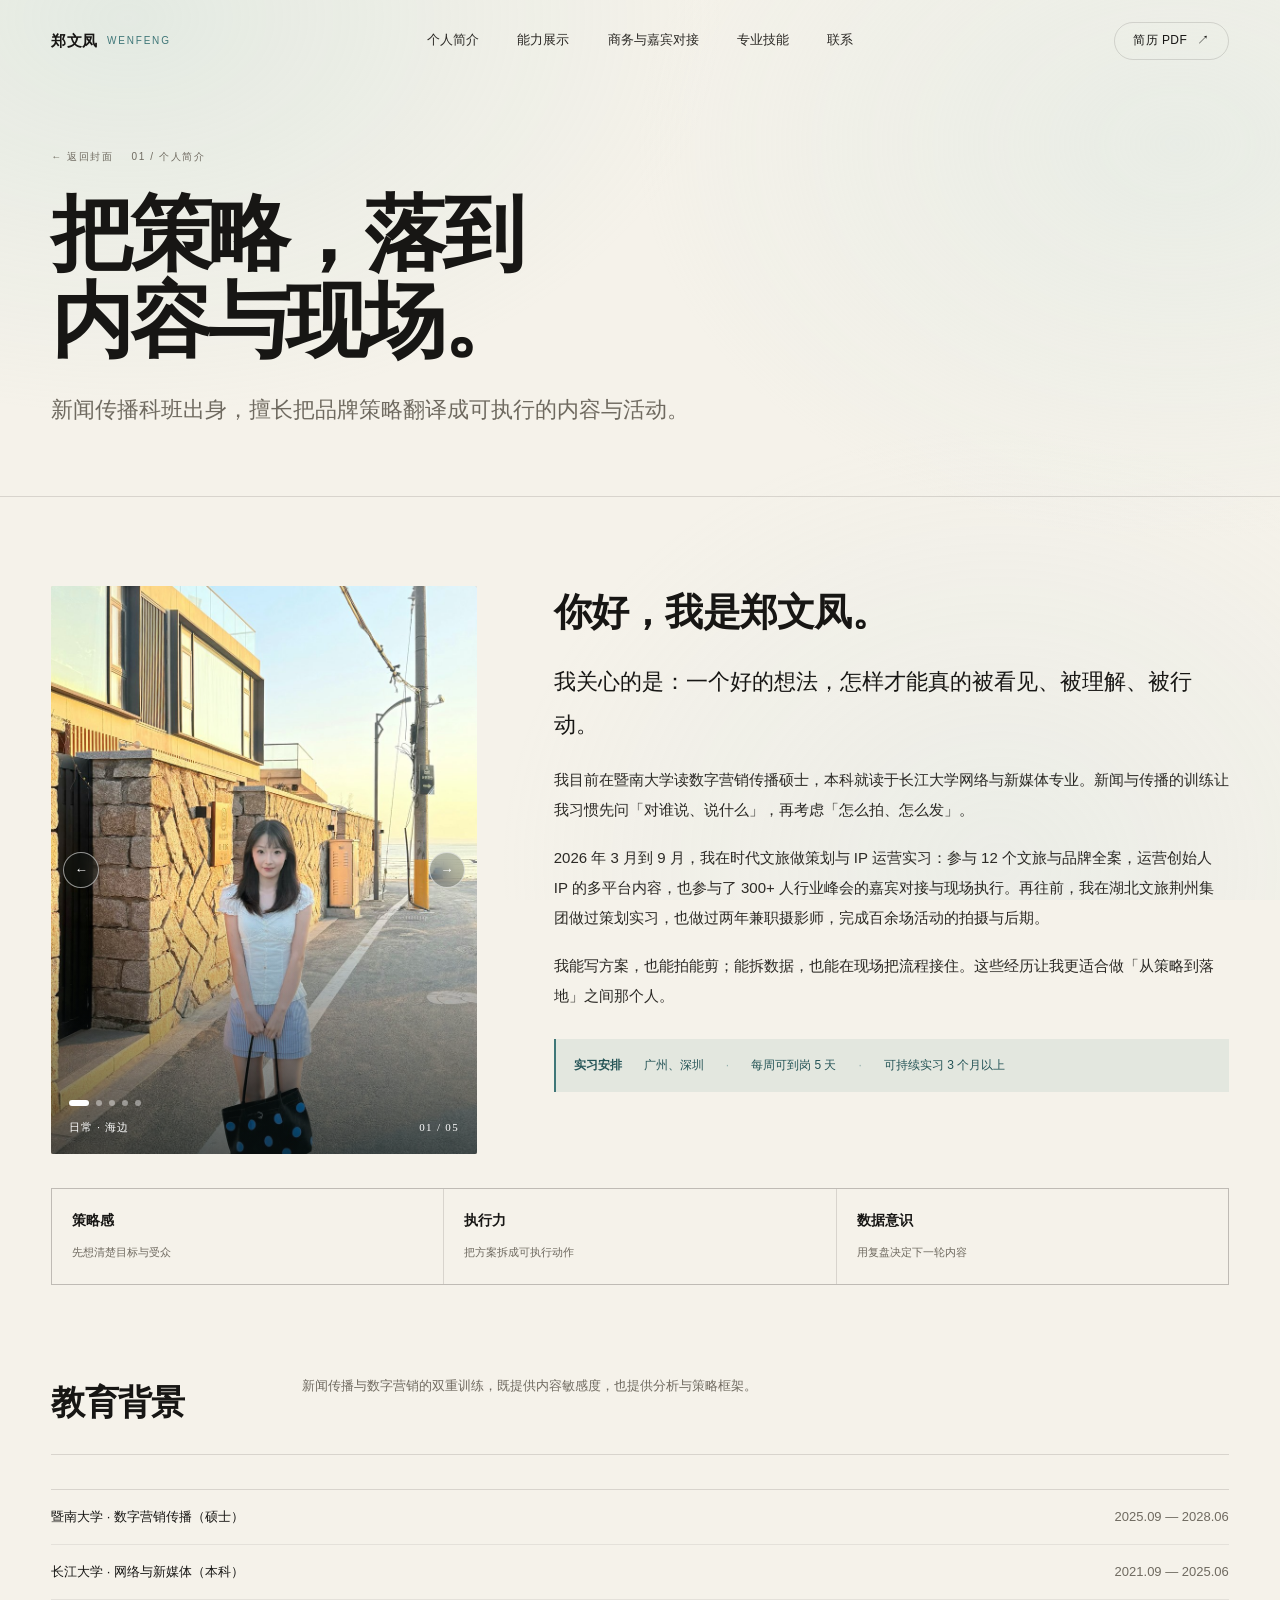
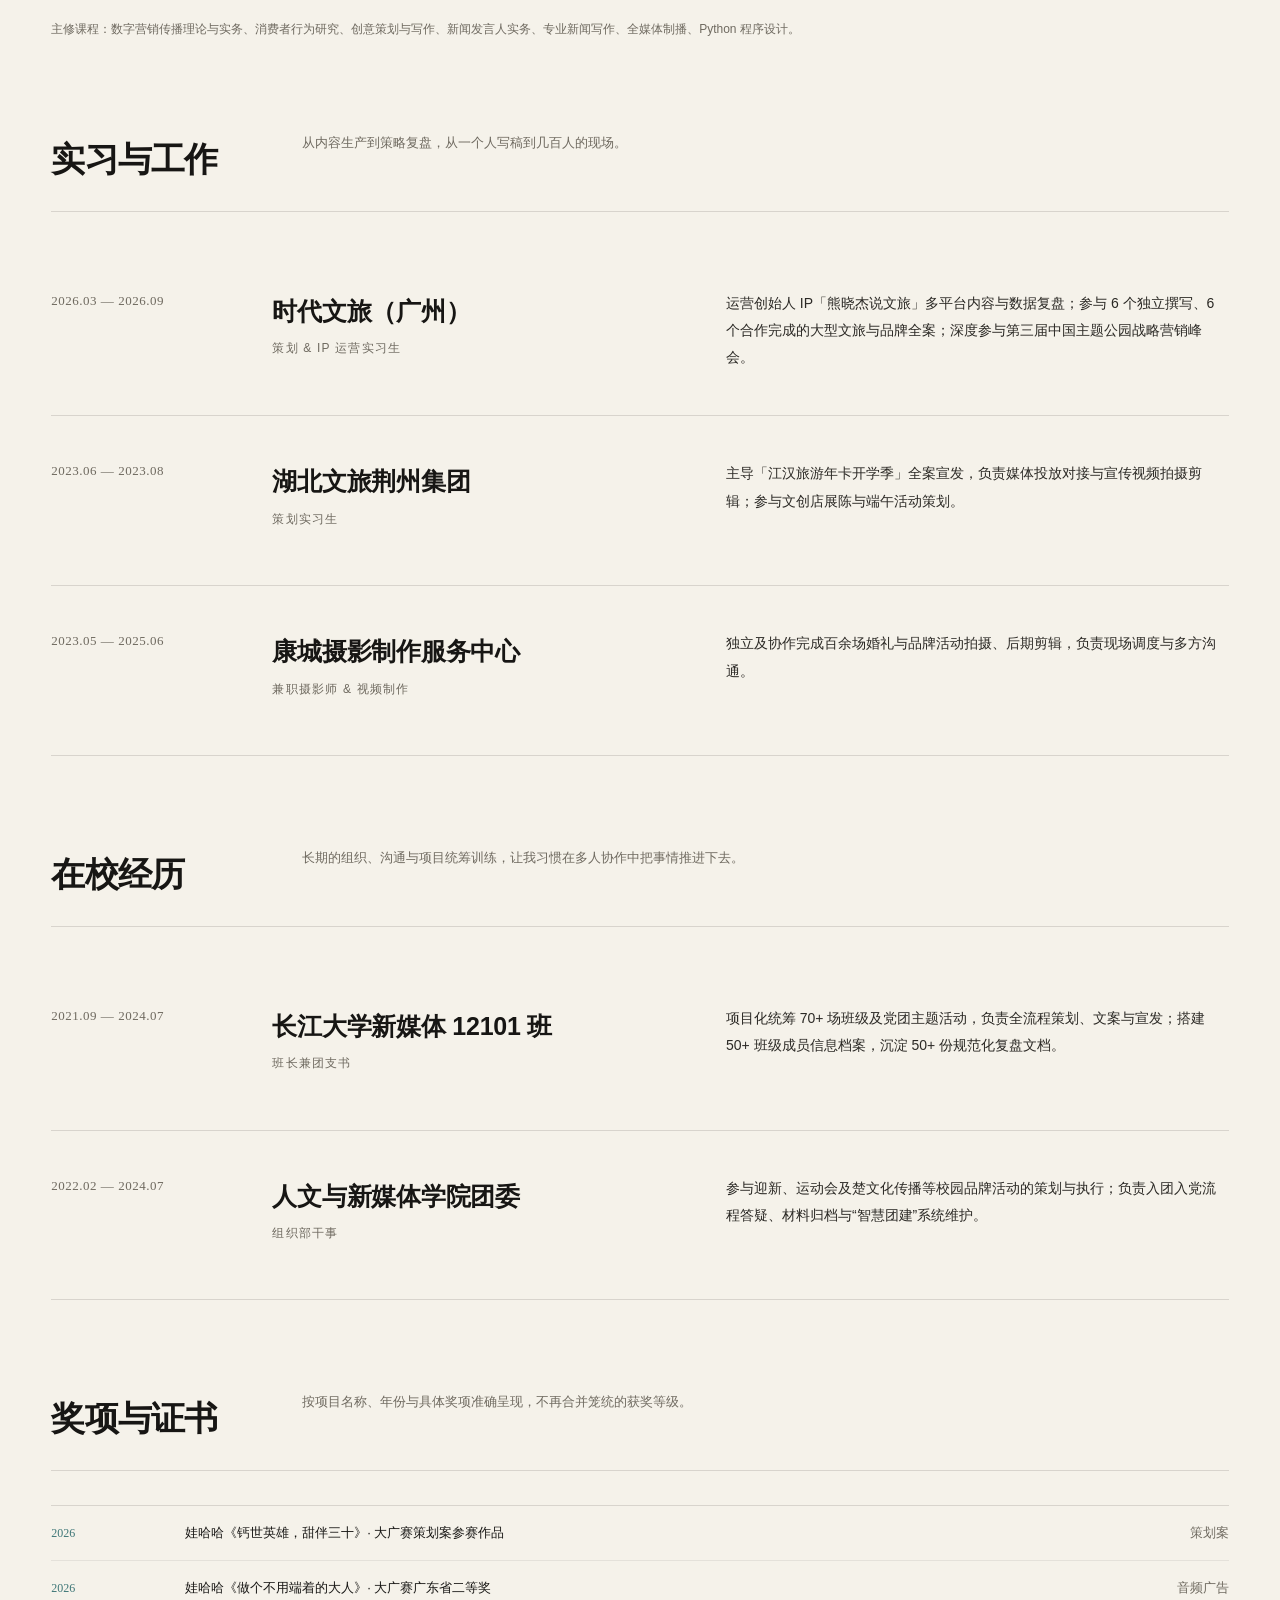
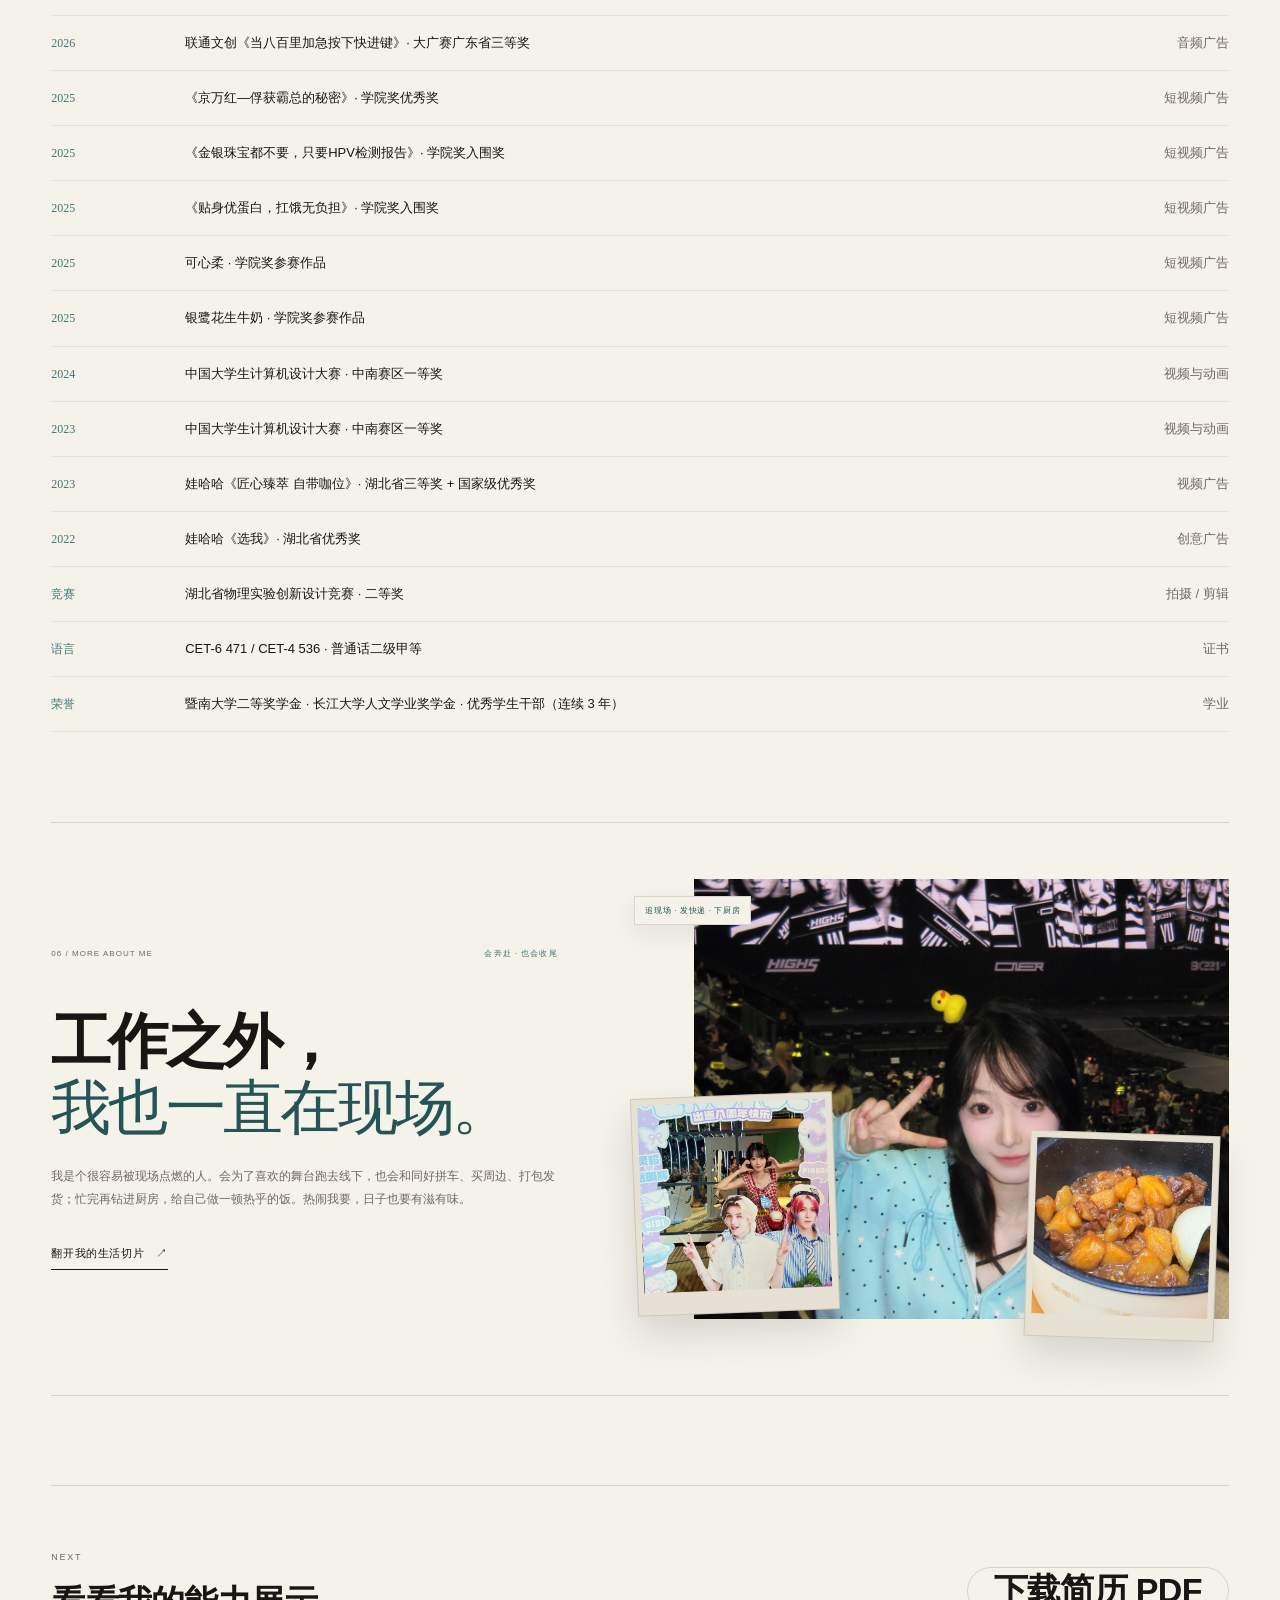
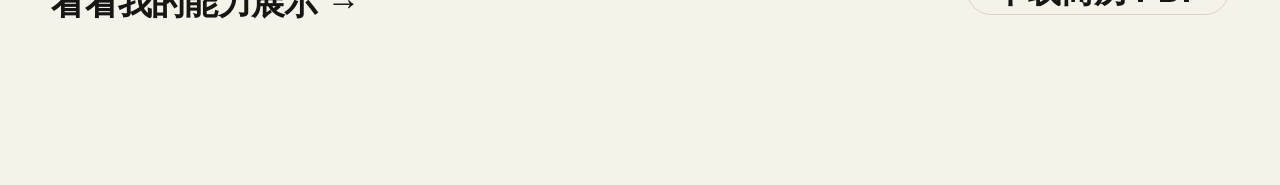
==== about.html @ c517cd42 "Publish portfolio site" ====
<!doctype html>
<html lang="zh-CN">
<head>
  <meta charset="utf-8">
  <meta name="viewport" content="width=device-width, initial-scale=1">
  <title>个人简介｜郑文凤作品集</title>
  <meta name="description" content="郑文凤的个人简介、教育背景、实习经历与获奖情况。">
  <link rel="icon" href="assets/img/favicon.svg" type="image/svg+xml">
  <link rel="stylesheet" href="assets/css/style.css">
</head>
<body>
  <header class="nav">
    <div class="nav__inner">
      <a class="nav__brand" href="index.html">郑文凤<span>WENFENG</span></a>
      <nav class="nav__links" aria-label="主导航">
        <a href="about.html">个人简介</a>
        <a href="index.html#abilities">能力展示</a>
        <a href="work-summit.html#liaison">商务与嘉宾对接</a>
        <a href="skills.html">专业技能</a>
        <a href="index.html#contact">联系</a>
      </nav>
      <a class="btn btn--ghost btn--sm nav__cta" href="assets/郑文凤-简历.pdf" target="_blank" rel="noopener">简历 PDF <span class="arrow">↗</span></a>
      <button class="nav__menu" aria-label="打开菜单" aria-expanded="false"><i></i><i></i></button>
    </div>
  </header>

  <div class="menu-panel">
    <a href="about.html">个人简介</a>
    <a href="index.html#abilities">能力展示</a>
    <a href="work-summit.html#liaison">商务与嘉宾对接</a>
    <a href="skills.html">专业技能</a>
    <a href="index.html#contact">联系</a>
    <small>ZHENG WENFENG · PORTFOLIO 2026</small>
  </div>

  <main>
    <section class="page-hero">
      <div class="wrap">
        <div class="page-hero__top">
          <a href="index.html">← 返回封面</a>
          <span>01 / 个人简介</span>
        </div>
        <h1>把策略，落到<br>内容与现场。</h1>
        <p class="page-hero__lead">新闻传播科班出身，擅长把品牌策略翻译成可执行的内容与活动。</p>
      </div>
    </section>

    <section class="page-body">
      <div class="wrap">
        <div class="page-section">
          <div class="profile-grid">
            <div class="profile-photo life-carousel" data-carousel="life" aria-roledescription="carousel" aria-label="郑文凤生活照" tabindex="0">
              <div class="life-carousel__track">
                <figure class="life-slide is-active" aria-hidden="false">
                  <img src="assets/img/life-01.jpg" alt="郑文凤在海边散步的生活照">
                </figure>
                <figure class="life-slide" aria-hidden="true">
                  <img src="assets/img/life-02.jpg" alt="郑文凤在户外拍摄的创意照片">
                </figure>
                <figure class="life-slide life-slide--landscape" aria-hidden="true">
                  <img src="assets/img/life-03.jpg" alt="郑文凤在主题公园峰会现场与团队合影">
                </figure>
                <figure class="life-slide" aria-hidden="true">
                  <img src="assets/img/life-04.jpg" alt="郑文凤在活动拍摄现场操作相机">
                </figure>
                <figure class="life-slide life-slide--landscape" aria-hidden="true">
                  <img src="assets/img/life-05.jpg" alt="郑文凤在展览现场参观">
                </figure>
              </div>
              <div class="life-carousel__shade" aria-hidden="true"></div>
              <button class="life-carousel__nav life-carousel__nav--prev" type="button" aria-label="上一张照片">←</button>
              <button class="life-carousel__nav life-carousel__nav--next" type="button" aria-label="下一张照片">→</button>
              <div class="life-carousel__bar">
                <span class="life-carousel__caption">日常 · 海边</span>
                <span class="life-carousel__counter" aria-live="polite">01 / 05</span>
              </div>
              <div class="life-carousel__dots" aria-label="选择照片">
                <button class="is-active" type="button" aria-label="第 1 张照片" aria-current="true"></button>
                <button type="button" aria-label="第 2 张照片"></button>
                <button type="button" aria-label="第 3 张照片"></button>
                <button type="button" aria-label="第 4 张照片"></button>
                <button type="button" aria-label="第 5 张照片"></button>
              </div>
            </div>
            <div class="profile-copy">
              <h2>你好，我是郑文凤。</h2>
              <p class="lead">我关心的是：一个好的想法，怎样才能真的被看见、被理解、被行动。</p>
              <p>我目前在暨南大学读数字营销传播硕士，本科就读于长江大学网络与新媒体专业。新闻与传播的训练让我习惯先问「对谁说、说什么」，再考虑「怎么拍、怎么发」。</p>
              <p>2026 年 3 月到 9 月，我在时代文旅做策划与 IP 运营实习：参与 12 个文旅与品牌全案，运营创始人 IP 的多平台内容，也参与了 300+ 人行业峰会的嘉宾对接与现场执行。再往前，我在湖北文旅荆州集团做过策划实习，也做过两年兼职摄影师，完成百余场活动的拍摄与后期。</p>
              <p>我能写方案，也能拍能剪；能拆数据，也能在现场把流程接住。这些经历让我更适合做「从策略到落地」之间那个人。</p>
              <div class="availability-note">
                <strong>实习安排</strong>
                <span>广州、深圳</span>
                <span>每周可到岗 5 天</span>
                <span>可持续实习 3 个月以上</span>
              </div>
            </div>
          </div>

          <div class="keyword-row">
            <div class="keyword"><strong>策略感</strong><span>先想清楚目标与受众</span></div>
            <div class="keyword"><strong>执行力</strong><span>把方案拆成可执行动作</span></div>
            <div class="keyword"><strong>数据意识</strong><span>用复盘决定下一轮内容</span></div>
          </div>
        </div>

        <div class="page-section">
          <div class="page-section__head">
            <h2>教育背景</h2>
            <p>新闻传播与数字营销的双重训练，既提供内容敏感度，也提供分析与策略框架。</p>
          </div>
          <div class="edu" style="margin-top:0;">
            <div class="edu__row"><span>暨南大学 · 数字营销传播（硕士）</span><span>2025.09 — 2028.06</span></div>
            <div class="edu__row"><span>长江大学 · 网络与新媒体（本科）</span><span>2021.09 — 2025.06</span></div>
          </div>
          <p style="margin-top:18px;font-size:12px;line-height:1.9;color:var(--muted);">主修课程：数字营销传播理论与实务、消费者行为研究、创意策划与写作、新闻发言人实务、专业新闻写作、全媒体制播、Python 程序设计。</p>
        </div>

        <div class="page-section">
          <div class="page-section__head">
            <h2>实习与工作</h2>
            <p>从内容生产到策略复盘，从一个人写稿到几百人的现场。</p>
          </div>
          <div class="exp-list" style="border-top:0;">
            <article class="exp">
              <div class="exp__time">2026.03 — 2026.09</div>
              <div>
                <h3 class="exp__org">时代文旅（广州）</h3>
                <p class="exp__role">策划 &amp; IP 运营实习生</p>
              </div>
              <p class="exp__desc">运营创始人 IP「熊晓杰说文旅」多平台内容与数据复盘；参与 6 个独立撰写、6 个合作完成的大型文旅与品牌全案；深度参与第三届中国主题公园战略营销峰会。</p>
            </article>
            <article class="exp">
              <div class="exp__time">2023.06 — 2023.08</div>
              <div>
                <h3 class="exp__org">湖北文旅荆州集团</h3>
                <p class="exp__role">策划实习生</p>
              </div>
              <p class="exp__desc">主导「江汉旅游年卡开学季」全案宣发，负责媒体投放对接与宣传视频拍摄剪辑；参与文创店展陈与端午活动策划。</p>
            </article>
            <article class="exp">
              <div class="exp__time">2023.05 — 2025.06</div>
              <div>
                <h3 class="exp__org">康城摄影制作服务中心</h3>
                <p class="exp__role">兼职摄影师 &amp; 视频制作</p>
              </div>
              <p class="exp__desc">独立及协作完成百余场婚礼与品牌活动拍摄、后期剪辑，负责现场调度与多方沟通。</p>
            </article>
          </div>
        </div>

        <div class="page-section">
          <div class="page-section__head">
            <h2>在校经历</h2>
            <p>长期的组织、沟通与项目统筹训练，让我习惯在多人协作中把事情推进下去。</p>
          </div>
          <div class="exp-list" style="border-top:0;">
            <article class="exp">
              <div class="exp__time">2021.09 — 2024.07</div>
              <div>
                <h3 class="exp__org">长江大学新媒体 12101 班</h3>
                <p class="exp__role">班长兼团支书</p>
              </div>
              <p class="exp__desc">项目化统筹 70+ 场班级及党团主题活动，负责全流程策划、文案与宣发；搭建 50+ 班级成员信息档案，沉淀 50+ 份规范化复盘文档。</p>
            </article>
            <article class="exp">
              <div class="exp__time">2022.02 — 2024.07</div>
              <div>
                <h3 class="exp__org">人文与新媒体学院团委</h3>
                <p class="exp__role">组织部干事</p>
              </div>
              <p class="exp__desc">参与迎新、运动会及楚文化传播等校园品牌活动的策划与执行；负责入团入党流程答疑、材料归档与“智慧团建”系统维护。</p>
            </article>
          </div>
        </div>

        <div class="page-section">
          <div class="page-section__head">
            <h2>奖项与证书</h2>
            <p>按项目名称、年份与具体奖项准确呈现，不再合并笼统的获奖等级。</p>
          </div>
          <div class="award-list">
            <div class="award"><span>2026</span><span>娃哈哈《钙世英雄，甜伴三十》· 大广赛策划案参赛作品</span><span>策划案</span></div>
            <div class="award"><span>2026</span><span>娃哈哈《做个不用端着的大人》· 大广赛广东省二等奖</span><span>音频广告</span></div>
            <div class="award"><span>2026</span><span>联通文创《当八百里加急按下快进键》· 大广赛广东省三等奖</span><span>音频广告</span></div>
            <div class="award"><span>2025</span><span>《京万红—俘获霸总的秘密》· 学院奖优秀奖</span><span>短视频广告</span></div>
            <div class="award"><span>2025</span><span>《金银珠宝都不要，只要HPV检测报告》· 学院奖入围奖</span><span>短视频广告</span></div>
            <div class="award"><span>2025</span><span>《贴身优蛋白，扛饿无负担》· 学院奖入围奖</span><span>短视频广告</span></div>
            <div class="award"><span>2025</span><span>可心柔 · 学院奖参赛作品</span><span>短视频广告</span></div>
            <div class="award"><span>2025</span><span>银鹭花生牛奶 · 学院奖参赛作品</span><span>短视频广告</span></div>
            <div class="award"><span>2024</span><span>中国大学生计算机设计大赛 · 中南赛区一等奖</span><span>视频与动画</span></div>
            <div class="award"><span>2023</span><span>中国大学生计算机设计大赛 · 中南赛区一等奖</span><span>视频与动画</span></div>
            <div class="award"><span>2023</span><span>娃哈哈《匠心臻萃 自带咖位》· 湖北省三等奖 + 国家级优秀奖</span><span>视频广告</span></div>
            <div class="award"><span>2022</span><span>娃哈哈《选我》· 湖北省优秀奖</span><span>创意广告</span></div>
            <div class="award"><span>竞赛</span><span>湖北省物理实验创新设计竞赛 · 二等奖</span><span>拍摄 / 剪辑</span></div>
            <div class="award"><span>语言</span><span>CET-6 471 / CET-4 536 · 普通话二级甲等</span><span>证书</span></div>
            <div class="award"><span>荣誉</span><span>暨南大学二等奖学金 · 长江大学人文学业奖学金 · 优秀学生干部（连续 3 年）</span><span>学业</span></div>
          </div>
        </div>

        <a class="life-entry reveal" id="everyday-me" href="life.html" aria-label="查看工作之外的生活切片">
          <div class="life-entry__copy">
            <div class="life-entry__eyebrow">
              <span>06 / MORE ABOUT ME</span>
              <span>会奔赴 · 也会收尾</span>
            </div>
            <h2>工作之外，<br><em>我也一直在现场。</em></h2>
            <p>我是个很容易被现场点燃的人。会为了喜欢的舞台跑去线下，也会和同好拼车、买周边、打包发货；忙完再钻进厨房，给自己做一顿热乎的饭。热闹我要，日子也要有滋有味。</p>
            <span class="life-entry__link">翻开我的生活切片 <i>↗</i></span>
          </div>
          <div class="life-entry__visuals" aria-hidden="true">
            <figure class="life-entry__main-photo">
              <img src="assets/img/life-story/offsite.jpg" alt="" loading="lazy" decoding="async">
            </figure>
            <span class="life-entry__stamp">追现场 · 发快递 · 下厨房</span>
            <figure class="life-entry__polaroid life-entry__polaroid--fan">
              <img src="assets/img/life-story/fandom.jpg" alt="" loading="lazy" decoding="async">
            </figure>
            <figure class="life-entry__polaroid life-entry__polaroid--food">
              <img src="assets/img/life-story/cooking.jpg" alt="" loading="lazy" decoding="async">
            </figure>
          </div>
        </a>

        <div class="page-next">
          <div>
            <small>Next</small>
            <a href="capability-planning.html">看看我的能力展示 →</a>
          </div>
          <a class="btn btn--ghost" href="assets/郑文凤-简历.pdf" target="_blank" rel="noopener">下载简历 PDF</a>
        </div>
      </div>
    </section>
  </main>

  <script src="assets/js/main.js"></script>
</body>
</html>
---- assets/css/style.css ----
/* ---------------------------------------------------------
   郑文凤 · 个人作品集
   Editorial / minimal / warm paper
--------------------------------------------------------- */

:root {
  --paper: #f5f2ea;
  --paper-soft: #efebe1;
  --paper-deep: #e7e1d4;
  --ink: #171614;
  --ink-soft: #2b2925;
  --muted: #6f6a60;
  --muted-light: #928c80;
  --line: rgba(23, 22, 20, 0.13);
  --line-soft: rgba(23, 22, 20, 0.07);
  --accent: #3f7778;
  --accent-deep: #245456;
  --accent-soft: #dcebe7;
  --accent-wash: rgba(63, 119, 120, 0.09);
  --olive: var(--accent);
  --forest: #24494b;
  --clay: #5e8c88;
  --sand: #d9e6e1;
  --charcoal: #1b1b1a;
  --white: #fffdf8;

  --sans: "PingFang SC", "Hiragino Sans GB", "Microsoft YaHei", "Helvetica Neue", Arial, sans-serif;
  --serif: "Songti SC", "Noto Serif SC", "STSong", "SimSun", Georgia, serif;

  --max: 1280px;
  --gutter: clamp(20px, 4vw, 64px);
  --ease: cubic-bezier(0.22, 1, 0.36, 1);
}

* {
  box-sizing: border-box;
  font-style: normal !important;
}

html {
  scroll-behavior: smooth;
  -webkit-font-smoothing: antialiased;
  text-rendering: optimizeLegibility;
}

body {
  margin: 0;
  background: var(--paper);
  color: var(--ink);
  font-family: var(--sans);
  font-size: 16px;
  line-height: 1.7;
  overflow-x: hidden;
}

body::before {
  content: "";
  position: fixed;
  inset: 0;
  z-index: -1;
  pointer-events: none;
  background:
    radial-gradient(60rem 40rem at 10% 2%, rgba(184, 215, 208, 0.28), transparent 62%),
    radial-gradient(52rem 38rem at 92% 16%, rgba(216, 230, 224, 0.42), transparent 65%),
    radial-gradient(48rem 42rem at 78% 96%, rgba(200, 219, 220, 0.2), transparent 65%);
}

::selection {
  background: var(--accent-deep);
  color: var(--paper);
}

img {
  max-width: 100%;
  display: block;
}

a {
  color: inherit;
  text-decoration: none;
}

button,
a {
  -webkit-tap-highlight-color: transparent;
}

.wrap {
  width: 100%;
  max-width: var(--max);
  margin: 0 auto;
  padding: 0 var(--gutter);
}

/* ---------------- nav ---------------- */

.nav {
  position: fixed;
  top: 0;
  left: 0;
  right: 0;
  z-index: 50;
  height: 82px;
  display: flex;
  align-items: center;
  transition: background 0.5s var(--ease), border-color 0.5s var(--ease), height 0.5s var(--ease);
  border-bottom: 1px solid transparent;
}

.nav.is-scrolled {
  height: 66px;
  background: rgba(245, 242, 234, 0.82);
  backdrop-filter: blur(16px) saturate(1.2);
  -webkit-backdrop-filter: blur(16px) saturate(1.2);
  border-bottom-color: var(--line-soft);
}

.nav__inner {
  width: 100%;
  max-width: var(--max);
  margin: 0 auto;
  padding: 0 var(--gutter);
  display: grid;
  grid-template-columns: 1fr auto 1fr;
  align-items: center;
  gap: 24px;
}

.nav__brand {
  font-size: 15px;
  font-weight: 600;
  letter-spacing: 0.04em;
  justify-self: start;
  white-space: nowrap;
}

.nav__brand span {
  display: inline-block;
  margin-left: 9px;
  font-size: 10px;
  font-weight: 500;
  letter-spacing: 0.18em;
  color: var(--accent);
  vertical-align: 2px;
}

.nav__links {
  display: flex;
  align-items: center;
  gap: clamp(20px, 3vw, 42px);
  font-size: 13px;
  color: var(--ink-soft);
}

.nav__links a {
  position: relative;
  padding: 6px 0;
  transition: color 0.3s;
}

.nav__links a::after {
  content: "";
  position: absolute;
  left: 0;
  bottom: 0;
  width: 100%;
  height: 1px;
  background: currentColor;
  transform: scaleX(0);
  transform-origin: right;
  transition: transform 0.45s var(--ease);
}

.nav__links a:hover {
  color: var(--accent-deep);
}

.nav__links a:hover::after {
  transform: scaleX(1);
  transform-origin: left;
}

.nav__cta {
  justify-self: end;
}

.nav__menu {
  display: none;
  justify-self: end;
  width: 40px;
  height: 40px;
  border: 1px solid rgba(63, 119, 120, 0.26);
  border-radius: 999px;
  background: transparent;
  align-items: center;
  justify-content: center;
  gap: 5px;
  flex-direction: column;
  cursor: pointer;
}

.nav__menu i {
  width: 14px;
  height: 1px;
  background: var(--ink);
  display: block;
  transition: transform 0.3s;
}

/* ---------------- buttons ---------------- */

.btn {
  display: inline-flex;
  align-items: center;
  justify-content: center;
  gap: 10px;
  height: 48px;
  padding: 0 26px;
  border-radius: 999px;
  border: 1px solid var(--ink);
  background: var(--ink);
  color: var(--paper);
  font-size: 13px;
  letter-spacing: 0.04em;
  cursor: pointer;
  transition: background 0.4s var(--ease), color 0.4s var(--ease), transform 0.4s var(--ease);
}

.btn:hover {
  transform: translateY(-2px);
  background: var(--accent-deep);
  border-color: var(--accent-deep);
}

.btn--ghost {
  background: transparent;
  color: var(--ink);
  border-color: var(--line);
}

.btn--ghost:hover {
  color: var(--accent-deep);
  background: var(--accent-wash);
  border-color: var(--accent);
}

.btn--sm {
  height: 38px;
  padding: 0 18px;
  font-size: 12px;
}

.btn .arrow {
  font-family: var(--sans);
  transition: transform 0.4s var(--ease);
}

.btn:hover .arrow {
  transform: translateX(3px);
}

/* ---------------- hero ---------------- */

.hero {
  position: relative;
  min-height: 100svh;
  display: flex;
  align-items: center;
  justify-content: center;
  padding: 120px 0 96px;
  overflow: hidden;
}

.hero__grain {
  position: absolute;
  inset: 0;
  pointer-events: none;
  opacity: 0.4;
  background-image: url("data:image/svg+xml,%3Csvg viewBox='0 0 220 220' xmlns='http://www.w3.org/2000/svg'%3E%3Cfilter id='n'%3E%3CfeTurbulence type='fractalNoise' baseFrequency='0.82' numOctaves='3' stitchTiles='stitch'/%3E%3C/filter%3E%3Crect width='100%25' height='100%25' filter='url(%23n)' opacity='0.055'/%3E%3C/svg%3E");
  mix-blend-mode: multiply;
}

.hero__inner {
  position: relative;
  text-align: center;
  max-width: 960px;
  padding: 0 var(--gutter);
}

.hero__eyebrow,
.eyebrow {
  font-size: 10px;
  font-weight: 500;
  letter-spacing: 0.26em;
  text-transform: uppercase;
  color: var(--accent-deep);
}

.hero__eyebrow {
  display: inline-flex;
  align-items: center;
  gap: 14px;
  margin-bottom: clamp(28px, 4vw, 42px);
}

.hero__eyebrow::before,
.hero__eyebrow::after {
  content: "";
  width: 34px;
  height: 1px;
  background: var(--line);
}

.hero__name {
  margin: 0;
  font-size: clamp(78px, 14vw, 178px);
  font-weight: 800;
  line-height: 0.94;
  letter-spacing: -0.045em;
  text-indent: -0.02em;
}

.hero__name-en {
  display: block;
  margin-top: 20px;
  font-family: var(--serif);
  font-size: clamp(13px, 1.4vw, 17px);
  font-style: normal;
  letter-spacing: 0.34em;
  text-transform: uppercase;
  color: var(--accent);
}

.hero__meta {
  margin: 26px auto 0;
  font-size: clamp(14px, 1.5vw, 17px);
  color: var(--ink-soft);
  letter-spacing: 0.06em;
}

.hero__meta i {
  font-style: normal;
  margin: 0 12px;
  color: var(--accent);
}

.hero__tagline {
  margin: 12px auto 0;
  max-width: 560px;
  font-family: var(--serif);
  font-size: clamp(16px, 1.7vw, 20px);
  color: var(--accent-deep);
  line-height: 1.9;
}

.hero__actions {
  margin-top: clamp(34px, 4vw, 48px);
  display: flex;
  align-items: center;
  justify-content: center;
  gap: 14px;
  flex-wrap: wrap;
}

.hero__side {
  position: absolute;
  bottom: 42px;
  font-size: 10px;
  letter-spacing: 0.2em;
  text-transform: uppercase;
  color: var(--accent);
  writing-mode: vertical-rl;
}

.hero__side--left {
  left: var(--gutter);
  transform: rotate(180deg);
}

.hero__side--right {
  right: var(--gutter);
}

.hero__scroll {
  position: absolute;
  left: 50%;
  bottom: 34px;
  transform: translateX(-50%);
  display: flex;
  flex-direction: column;
  align-items: center;
  gap: 10px;
  font-size: 9px;
  letter-spacing: 0.22em;
  text-transform: uppercase;
  color: var(--accent-deep);
}

.hero__scroll i {
  width: 1px;
  height: 52px;
  background: linear-gradient(var(--ink), transparent);
  animation: scrollLine 2.4s var(--ease) infinite;
  transform-origin: top;
}

@keyframes scrollLine {
  0% { transform: scaleY(0); opacity: 0; }
  35% { transform: scaleY(1); opacity: 1; }
  100% { transform: scaleY(1); opacity: 0; }
}

/* ---------------- section basics ---------------- */

.section {
  padding: clamp(88px, 11vw, 156px) 0;
}

.section--tight {
  padding: clamp(64px, 7vw, 96px) 0;
}

.section-head {
  display: flex;
  align-items: flex-end;
  justify-content: space-between;
  gap: 40px;
  padding-bottom: 26px;
  border-bottom: 1px solid var(--line);
  margin-bottom: clamp(40px, 5vw, 68px);
}

.section-head__left {
  display: flex;
  align-items: baseline;
  gap: clamp(16px, 2.4vw, 32px);
  flex-wrap: wrap;
}

.section-num {
  font-family: var(--serif);
  font-size: 12px;
  letter-spacing: 0.12em;
  color: var(--accent);
}

.section-title {
  margin: 0;
  font-size: clamp(30px, 4.2vw, 52px);
  font-weight: 600;
  letter-spacing: -0.03em;
  line-height: 1.15;
  text-wrap: balance;
}

.section-sub {
  max-width: 390px;
  font-size: 13px;
  line-height: 1.9;
  color: var(--muted);
}

/* ---------------- works ---------------- */

.works-grid {
  display: grid;
  grid-template-columns: repeat(12, 1fr);
  gap: clamp(28px, 4vw, 56px) clamp(20px, 3vw, 40px);
}

.work {
  display: block;
  position: relative;
}

.work--a { grid-column: 1 / span 7; }
.work--b { grid-column: 9 / span 4; margin-top: clamp(60px, 9vw, 130px); }
.work--c { grid-column: 1 / span 4; margin-top: clamp(10px, 3vw, 48px); }
.work--d { grid-column: 6 / span 7; }

.work__cover {
  position: relative;
  aspect-ratio: 4 / 3;
  overflow: hidden;
  border-radius: 2px;
  isolation: isolate;
}

.work__cover::after {
  content: "";
  position: absolute;
  inset: 0;
  background: linear-gradient(180deg, rgba(0,0,0,0.05), rgba(0,0,0,0.28));
  opacity: 0.9;
  z-index: 1;
}

.work__cover-bg {
  position: absolute;
  inset: 0;
  transition: transform 1.1s var(--ease);
}

.work:hover .work__cover-bg {
  transform: scale(1.045);
}

.cover--forest .work__cover-bg {
  background:
    radial-gradient(70% 90% at 78% 18%, rgba(214, 224, 197, 0.18), transparent 60%),
    linear-gradient(145deg, #334036 0%, #25302a 48%, #18201c 100%);
}

.cover--clay .work__cover-bg {
  background:
    radial-gradient(80% 80% at 20% 10%, rgba(255, 226, 201, 0.22), transparent 60%),
    linear-gradient(160deg, #b46e52 0%, #95503a 55%, #6f3a2b 100%);
}

.cover--sand .work__cover-bg {
  background:
    radial-gradient(70% 80% at 80% 20%, rgba(255, 255, 255, 0.55), transparent 60%),
    linear-gradient(150deg, #e3efeb 0%, #c8ddd8 58%, #a9c8c2 100%);
}

.cover--charcoal .work__cover-bg {
  background:
    radial-gradient(70% 80% at 22% 0%, rgba(255, 255, 255, 0.11), transparent 55%),
    linear-gradient(155deg, #2b2b29 0%, #1b1b1a 60%, #101010 100%);
}

.work__cover-bg::before {
  content: "";
  position: absolute;
  inset: 0;
  opacity: 0.5;
  background-image: url("data:image/svg+xml,%3Csvg viewBox='0 0 180 180' xmlns='http://www.w3.org/2000/svg'%3E%3Cfilter id='g'%3E%3CfeTurbulence type='fractalNoise' baseFrequency='0.9' numOctaves='2'/%3E%3C/filter%3E%3Crect width='100%25' height='100%25' filter='url(%23g)' opacity='0.07'/%3E%3C/svg%3E");
}

.work__index {
  position: absolute;
  top: 22px;
  left: 24px;
  z-index: 2;
  font-family: var(--serif);
  font-size: 11px;
  letter-spacing: 0.16em;
  color: rgba(255, 253, 248, 0.72);
}

.cover--sand .work__index {
  color: rgba(23, 22, 20, 0.58);
}

.work__year {
  position: absolute;
  top: 22px;
  right: 24px;
  z-index: 2;
  font-size: 10px;
  letter-spacing: 0.18em;
  color: rgba(255, 253, 248, 0.72);
}

.cover--sand .work__year {
  color: rgba(23, 22, 20, 0.58);
}

.work__glyph {
  position: absolute;
  z-index: 2;
  left: 24px;
  bottom: 20px;
  margin: 0;
  color: var(--white);
  font-size: clamp(34px, 4.4vw, 62px);
  font-weight: 700;
  line-height: 1.05;
  letter-spacing: -0.04em;
}

.cover--sand .work__glyph {
  color: var(--ink);
}

.work__glyph small {
  display: block;
  margin-top: 12px;
  font-family: var(--sans);
  font-size: 10px;
  font-weight: 400;
  letter-spacing: 0.2em;
  text-transform: uppercase;
  color: rgba(255, 253, 248, 0.66);
}

.cover--sand .work__glyph small {
  color: rgba(23, 22, 20, 0.55);
}

.work__arrow {
  position: absolute;
  z-index: 2;
  right: 22px;
  bottom: 22px;
  width: 46px;
  height: 46px;
  border-radius: 50%;
  border: 1px solid rgba(255, 253, 248, 0.36);
  color: var(--white);
  display: grid;
  place-items: center;
  font-size: 15px;
  transition: background 0.45s var(--ease), color 0.45s var(--ease), transform 0.45s var(--ease);
}

.cover--sand .work__arrow {
  border-color: rgba(23, 22, 20, 0.25);
  color: var(--ink);
}

.work:hover .work__arrow {
  background: var(--white);
  color: var(--ink);
  transform: rotate(-45deg);
}

.work__caption {
  display: flex;
  align-items: baseline;
  justify-content: space-between;
  gap: 20px;
  padding-top: 16px;
  border-top: 1px solid var(--line-soft);
  margin-top: 14px;
}

.work__title {
  margin: 0;
  font-size: clamp(17px, 1.7vw, 21px);
  font-weight: 600;
  letter-spacing: -0.01em;
}

.work__tags {
  margin-top: 4px;
  font-size: 11px;
  letter-spacing: 0.1em;
  color: var(--accent);
}

.work__result {
  font-size: 11px;
  color: var(--muted);
  text-align: right;
  white-space: nowrap;
}

/* ---------------- metrics ---------------- */

.metrics {
  border-top: 1px solid var(--line);
  border-bottom: 1px solid var(--line);
  display: grid;
  grid-template-columns: repeat(4, 1fr);
}

.metric {
  padding: clamp(28px, 4vw, 46px) clamp(16px, 2.4vw, 30px);
  border-right: 1px solid var(--line);
}

.metric:last-child {
  border-right: 0;
}

.metric__num {
  font-family: var(--serif);
  font-size: clamp(38px, 4.8vw, 64px);
  line-height: 1;
  letter-spacing: -0.03em;
}

.metric__num small {
  font-size: 0.38em;
  letter-spacing: 0;
  margin-left: 2px;
}

.metric__label {
  margin-top: 14px;
  font-size: 12px;
  letter-spacing: 0.08em;
  color: var(--muted);
}

/* ---------------- experience ---------------- */

.exp-list {
  border-top: 1px solid var(--line);
}

.exp {
  display: grid;
  grid-template-columns: 170px 1fr 1.25fr;
  gap: clamp(20px, 4vw, 56px);
  padding: clamp(28px, 3.6vw, 44px) 0;
  border-bottom: 1px solid var(--line);
  position: relative;
}

.exp__time {
  font-family: var(--serif);
  font-size: 13px;
  letter-spacing: 0.04em;
  color: var(--muted);
}

.exp__org {
  margin: 0;
  font-size: clamp(19px, 2vw, 25px);
  font-weight: 600;
  letter-spacing: -0.01em;
}

.exp__role {
  margin-top: 6px;
  font-size: 12px;
  letter-spacing: 0.1em;
  color: var(--muted);
}

.exp__desc {
  margin: 0;
  font-size: 14px;
  line-height: 1.95;
  color: var(--ink-soft);
}

.exp__desc strong {
  font-weight: 600;
}

/* ---------------- about ---------------- */

.about-grid {
  display: grid;
  grid-template-columns: 1fr 1.35fr;
  gap: clamp(40px, 7vw, 110px);
  align-items: start;
}

.about-visual {
  position: sticky;
  top: 100px;
}

.portrait {
  position: relative;
  aspect-ratio: 3 / 4;
  border-radius: 2px;
  overflow: hidden;
  background:
    radial-gradient(70% 60% at 30% 18%, rgba(255, 252, 242, 0.55), transparent 62%),
    linear-gradient(155deg, #d9cbb4 0%, #c2b096 50%, #a68f73 100%);
}

.portrait::after {
  content: "";
  position: absolute;
  inset: 0;
  background-image: url("data:image/svg+xml,%3Csvg viewBox='0 0 180 180' xmlns='http://www.w3.org/2000/svg'%3E%3Cfilter id='n'%3E%3CfeTurbulence type='fractalNoise' baseFrequency='0.8' numOctaves='3'/%3E%3C/filter%3E%3Crect width='100%25' height='100%25' filter='url(%23n)' opacity='0.08'/%3E%3C/svg%3E");
  mix-blend-mode: multiply;
}

.portrait__mark {
  position: absolute;
  inset: 0;
  display: flex;
  flex-direction: column;
  align-items: center;
  justify-content: center;
  text-align: center;
  z-index: 1;
}

.portrait__mark span {
  font-family: var(--serif);
  font-size: clamp(64px, 8vw, 108px);
  line-height: 1;
  color: rgba(23, 22, 20, 0.8);
}

.portrait__mark small {
  margin-top: 16px;
  font-size: 9px;
  letter-spacing: 0.3em;
  text-transform: uppercase;
  color: rgba(23, 22, 20, 0.55);
}

.portrait__caption {
  display: flex;
  justify-content: space-between;
  margin-top: 12px;
  font-size: 10px;
  letter-spacing: 0.14em;
  color: var(--muted);
}

.about-copy h2 {
  margin: 0 0 28px;
  font-size: clamp(30px, 3.6vw, 46px);
  font-weight: 600;
  line-height: 1.35;
  letter-spacing: -0.03em;
  text-wrap: balance;
}

.about-copy h2 em {
  font-family: var(--serif);
  font-style: normal;
  font-weight: 400;
}

.about-copy p {
  margin: 0 0 20px;
  font-size: 15px;
  line-height: 2;
  color: var(--ink-soft);
}

.about-copy p.lead {
  font-family: var(--serif);
  font-size: clamp(17px, 1.8vw, 21px);
  line-height: 1.95;
  color: var(--ink);
}

.tags {
  display: flex;
  flex-wrap: wrap;
  gap: 9px;
  margin-top: 30px;
}

.tag {
  padding: 9px 16px;
  border: 1px solid var(--line);
  border-radius: 999px;
  font-size: 11px;
  letter-spacing: 0.06em;
  color: var(--ink-soft);
}

.edu {
  margin-top: 44px;
  border-top: 1px solid var(--line);
}

.edu__row {
  display: flex;
  justify-content: space-between;
  gap: 20px;
  padding: 16px 0;
  border-bottom: 1px solid var(--line-soft);
  font-size: 13px;
}

.edu__row span:last-child {
  color: var(--muted);
  white-space: nowrap;
}

/* ---------------- archive ---------------- */

.archive {
  display: grid;
  grid-template-columns: repeat(3, 1fr);
  gap: 1px;
  background: var(--line);
  border: 1px solid var(--line);
}

.archive__item {
  background: var(--paper);
  padding: clamp(22px, 3vw, 34px);
  min-height: 190px;
  display: flex;
  flex-direction: column;
  justify-content: space-between;
  transition: background 0.45s var(--ease);
}

.archive__item:hover {
  background: var(--paper-soft);
}

.archive__kind {
  font-size: 9px;
  letter-spacing: 0.2em;
  text-transform: uppercase;
  color: var(--muted);
}

.archive__title {
  margin: 18px 0 8px;
  font-size: 17px;
  font-weight: 600;
  line-height: 1.5;
}

.archive__note {
  font-size: 12px;
  line-height: 1.8;
  color: var(--muted);
}

/* ---------------- contact ---------------- */

.contact {
  position: relative;
  padding: clamp(100px, 13vw, 180px) 0 clamp(40px, 5vw, 64px);
  overflow: hidden;
}

.contact__inner {
  text-align: center;
}

.contact__title {
  margin: 24px 0 0;
  font-size: clamp(48px, 8.4vw, 118px);
  font-weight: 700;
  line-height: 1.02;
  letter-spacing: -0.05em;
}

.contact__title em {
  font-family: var(--serif);
  font-style: normal;
  font-weight: 400;
  color: var(--accent-deep);
}

.contact__mail {
  display: inline-block;
  margin-top: 34px;
  font-family: var(--serif);
  font-size: clamp(18px, 2.4vw, 30px);
  border-bottom: 1px solid var(--line);
  padding-bottom: 6px;
  transition: border-color 0.3s, opacity 0.3s;
}

.contact__mail:hover {
  border-color: var(--ink);
}

.contact__rows {
  margin-top: 56px;
  display: grid;
  grid-template-columns: repeat(4, 1fr);
  border-top: 1px solid var(--line);
  border-bottom: 1px solid var(--line);
  text-align: left;
}

.contact__row {
  padding: 24px 28px;
  border-right: 1px solid var(--line);
}

.contact__row:last-child {
  border-right: 0;
}

.contact__row small {
  display: block;
  font-size: 9px;
  letter-spacing: 0.2em;
  text-transform: uppercase;
  color: var(--muted);
  margin-bottom: 8px;
}

.contact__row span {
  font-size: 14px;
  letter-spacing: 0.03em;
}

.footer {
  display: flex;
  justify-content: space-between;
  align-items: center;
  gap: 20px;
  padding: 30px 0 36px;
  font-size: 10px;
  letter-spacing: 0.14em;
  text-transform: uppercase;
  color: var(--muted);
}

.footer a:hover {
  color: var(--accent-deep);
}

/* ---------------- reveal ---------------- */

.reveal {
  opacity: 0;
  transform: translateY(26px);
  transition: opacity 0.9s var(--ease), transform 0.9s var(--ease);
}

.reveal.is-in {
  opacity: 1;
  transform: none;
}

.reveal[data-delay="1"] { transition-delay: 0.08s; }
.reveal[data-delay="2"] { transition-delay: 0.16s; }
.reveal[data-delay="3"] { transition-delay: 0.24s; }

@media (prefers-reduced-motion: reduce) {
  html { scroll-behavior: auto; }
  .reveal { opacity: 1; transform: none; transition: none; }
  .hero__scroll i { animation: none; }
  .work__cover-bg { transition: none; }
}

/* ---------------- case page ---------------- */

.case-hero {
  padding: 150px 0 clamp(50px, 6vw, 78px);
}

.case-hero__top {
  display: flex;
  align-items: center;
  gap: 18px;
  margin-bottom: 28px;
}

.case-hero__back {
  font-size: 11px;
  letter-spacing: 0.14em;
  color: var(--muted);
  display: inline-flex;
  align-items: center;
  gap: 8px;
  transition: color 0.3s;
}

.case-hero__back:hover {
  color: var(--accent-deep);
}

.case-hero__index {
  font-family: var(--serif);
  font-size: 11px;
  letter-spacing: 0.14em;
  color: var(--accent);
}

.case-hero h1 {
  margin: 0;
  max-width: 1000px;
  font-size: clamp(40px, 7vw, 92px);
  font-weight: 700;
  line-height: 1.08;
  letter-spacing: -0.045em;
}

.case-hero__sub {
  margin: 26px 0 0;
  max-width: 620px;
  font-family: var(--serif);
  font-size: clamp(16px, 1.8vw, 21px);
  line-height: 1.9;
  color: var(--muted);
}

.case-meta {
  display: grid;
  grid-template-columns: repeat(4, 1fr);
  gap: 24px;
  margin-top: clamp(40px, 5vw, 64px);
  padding: 24px 0;
  border-top: 1px solid var(--line);
  border-bottom: 1px solid var(--line);
}

.case-meta small {
  display: block;
  font-size: 9px;
  letter-spacing: 0.2em;
  text-transform: uppercase;
  color: var(--accent);
  margin-bottom: 6px;
}

.case-meta span {
  font-size: 13px;
  color: var(--ink-soft);
}

.case-cover {
  aspect-ratio: 16 / 9;
  border-radius: 2px;
  position: relative;
  overflow: hidden;
  display: flex;
  align-items: flex-end;
  padding: clamp(24px, 4vw, 56px);
  isolation: isolate;
}

.case-cover::before {
  content: "";
  position: absolute;
  inset: 0;
  z-index: -1;
}

.case-cover::after {
  content: "";
  position: absolute;
  inset: 0;
  z-index: -1;
  opacity: 0.55;
  background-image: url("data:image/svg+xml,%3Csvg viewBox='0 0 180 180' xmlns='http://www.w3.org/2000/svg'%3E%3Cfilter id='n'%3E%3CfeTurbulence type='fractalNoise' baseFrequency='0.85' numOctaves='3'/%3E%3C/filter%3E%3Crect width='100%25' height='100%25' filter='url(%23n)' opacity='0.08'/%3E%3C/svg%3E");
}

.case-cover--forest::before {
  background:
    radial-gradient(60% 80% at 80% 10%, rgba(214, 224, 197, 0.2), transparent 60%),
    linear-gradient(145deg, #334036 0%, #25302a 50%, #161d19 100%);
}

.case-cover--clay::before {
  background:
    radial-gradient(70% 80% at 18% 0%, rgba(255, 226, 201, 0.25), transparent 60%),
    linear-gradient(160deg, #b46e52 0%, #95503a 55%, #6a3729 100%);
}

.case-cover--sand::before {
  background:
    radial-gradient(60% 70% at 82% 12%, rgba(255, 255, 255, 0.58), transparent 60%),
    linear-gradient(150deg, #e5f0ed 0%, #c8ddd8 58%, #a7c6c0 100%);
}

.case-cover--charcoal::before {
  background:
    radial-gradient(60% 70% at 20% 0%, rgba(255, 255, 255, 0.1), transparent 55%),
    linear-gradient(155deg, #2b2b29 0%, #1b1b1a 60%, #0f0f0f 100%);
}

.case-cover__label {
  color: var(--white);
  position: relative;
  z-index: 1;
}

.case-cover__num {
  position: absolute;
  top: -0.14em;
  right: 0.04em;
  z-index: 0;
  font-size: clamp(170px, 26vw, 380px);
  font-weight: 700;
  line-height: 1;
  letter-spacing: -0.06em;
  color: rgba(255, 253, 248, 0.055);
  pointer-events: none;
  user-select: none;
}

.case-cover--sand .case-cover__num {
  color: rgba(23, 22, 20, 0.055);
}

.case-cover--sand .case-cover__label {
  color: var(--ink);
}

.case-cover__label small {
  display: block;
  font-size: 9px;
  letter-spacing: 0.26em;
  text-transform: uppercase;
  opacity: 0.6;
  margin-bottom: 14px;
}

.case-cover__label p {
  margin: 0;
  font-size: clamp(26px, 4.6vw, 64px);
  font-weight: 600;
  letter-spacing: -0.04em;
  line-height: 1.08;
}

.case-inline-figure {
  margin: 28px 0 0;
  border: 1px solid var(--line);
  background: var(--paper);
}

.case-inline-figure img {
  display: block;
  width: 100%;
}

.case-body {
  padding: clamp(64px, 8vw, 110px) 0;
}

.case-layout {
  display: grid;
  grid-template-columns: 220px 1fr;
  gap: clamp(30px, 6vw, 90px);
  align-items: start;
}

.case-aside {
  position: sticky;
  top: 100px;
}

.case-aside__label {
  font-size: 9px;
  letter-spacing: 0.2em;
  text-transform: uppercase;
  color: var(--accent);
  padding-bottom: 12px;
  border-bottom: 1px solid var(--line);
  margin-bottom: 14px;
}

.case-aside p {
  margin: 0 0 12px;
  font-size: 12px;
  line-height: 1.85;
  color: var(--muted);
}

.case-section {
  margin-bottom: clamp(56px, 7vw, 88px);
}

.case-section:last-child {
  margin-bottom: 0;
}

.case-section h2 {
  margin: 0 0 22px;
  font-size: clamp(24px, 3vw, 34px);
  font-weight: 600;
  letter-spacing: -0.02em;
  line-height: 1.35;
}

.case-section p {
  margin: 0 0 18px;
  font-size: 15px;
  line-height: 2.05;
  color: var(--ink-soft);
}

.case-section p.lead {
  font-family: var(--serif);
  font-size: clamp(18px, 2vw, 23px);
  line-height: 1.95;
  color: var(--ink);
  margin-bottom: 28px;
}

.case-list {
  counter-reset: step;
  list-style: none;
  margin: 0;
  padding: 0;
  border-top: 1px solid var(--line);
}

.case-list li {
  counter-increment: step;
  display: grid;
  grid-template-columns: 52px 1fr;
  gap: 18px;
  padding: 22px 0;
  border-bottom: 1px solid var(--line-soft);
}

.case-list li::before {
  content: "0" counter(step);
  font-family: var(--serif);
  font-size: 12px;
  color: var(--muted);
  padding-top: 5px;
}

.case-list strong {
  display: block;
  font-size: 15px;
  font-weight: 600;
  margin-bottom: 6px;
}

.case-list span {
  font-size: 13px;
  line-height: 1.95;
  color: var(--muted);
}

.case-results {
  display: grid;
  grid-template-columns: repeat(3, 1fr);
  gap: 1px;
  background: var(--line);
  border: 1px solid var(--line);
}

.case-result {
  background: var(--paper);
  padding: 26px 22px;
}

.case-result strong {
  display: block;
  font-family: var(--serif);
  font-size: clamp(28px, 3.4vw, 44px);
  font-weight: 400;
  line-height: 1;
  letter-spacing: -0.03em;
}

.case-result span {
  display: block;
  margin-top: 10px;
  font-size: 11px;
  line-height: 1.7;
  color: var(--muted);
}

.case-note {
  padding: 26px 28px;
  background: rgba(23, 22, 20, 0.035);
  border-left: 2px solid rgba(23, 22, 20, 0.2);
  font-size: 13px;
  line-height: 1.95;
  color: var(--muted);
}

.case-next {
  border-top: 1px solid var(--line);
  padding: clamp(50px, 6vw, 76px) 0;
  display: flex;
  align-items: center;
  justify-content: space-between;
  gap: 30px;
}

.case-next small {
  display: block;
  font-size: 9px;
  letter-spacing: 0.22em;
  text-transform: uppercase;
  color: var(--muted);
  margin-bottom: 10px;
}

.case-next a {
  font-size: clamp(26px, 4vw, 44px);
  font-weight: 600;
  letter-spacing: -0.03em;
  transition: opacity 0.3s;
}

.case-next a:hover {
  opacity: 0.6;
}

/* ---------------- responsive ---------------- */

@media (max-width: 1024px) {
  .exp {
    grid-template-columns: 130px 1fr;
  }
  .exp__desc {
    grid-column: 2;
  }
  .about-grid {
    grid-template-columns: 1fr 1.5fr;
  }
}

@media (max-width: 860px) {
  .nav__links {
    display: none;
  }
  .nav__cta {
    display: none;
  }
  .nav__menu {
    display: flex;
  }
  .nav__inner {
    grid-template-columns: 1fr auto;
  }

  .works-grid {
    display: block;
  }
  .work {
    margin: 0 0 46px;
  }
  .work:last-child {
    margin-bottom: 0;
  }

  .metrics {
    grid-template-columns: repeat(2, 1fr);
  }
  .metric:nth-child(2) {
    border-right: 0;
  }
  .metric:nth-child(1),
  .metric:nth-child(2) {
    border-bottom: 1px solid var(--line);
  }

  .about-grid {
    grid-template-columns: 1fr;
  }
  .about-visual {
    position: static;
    max-width: 320px;
  }

  .archive {
    grid-template-columns: 1fr;
  }

  .contact__rows {
    grid-template-columns: 1fr;
  }
  .contact__row {
    border-right: 0;
    border-bottom: 1px solid var(--line);
  }
  .contact__row:last-child {
    border-bottom: 0;
  }

  .case-layout {
    grid-template-columns: 1fr;
  }
  .case-aside {
    position: static;
    display: flex;
    flex-wrap: wrap;
    gap: 8px 24px;
    padding-bottom: 24px;
    border-bottom: 1px solid var(--line);
  }
  .case-aside__label {
    width: 100%;
    margin-bottom: 0;
  }
  .case-aside p {
    margin: 0;
  }
  .case-meta {
    grid-template-columns: repeat(2, 1fr);
  }
}

@media (max-width: 620px) {
  :root {
    --gutter: 20px;
  }

  .nav {
    height: 64px;
  }
  .nav__brand span {
    display: none;
  }

  .hero {
    min-height: 94svh;
    padding-top: 96px;
  }
  .hero__eyebrow {
    font-size: 8px;
    letter-spacing: 0.2em;
    gap: 9px;
    max-width: 100%;
    flex-wrap: wrap;
    row-gap: 6px;
    padding: 0 4px;
  }
  .hero__eyebrow::before,
  .hero__eyebrow::after {
    display: none;
  }
  .hero__name {
    font-size: clamp(64px, 23vw, 104px);
  }
  .hero__meta {
    font-size: 12px;
    line-height: 2;
  }
  .hero__meta i {
    margin: 0 6px;
  }
  .hero__tagline {
    font-size: 14px;
  }
  .hero__side {
    display: none;
  }
  .hero__scroll {
    bottom: 20px;
  }

  .section-head {
    display: block;
  }
  .section-sub {
    margin-top: 16px;
  }

  .work__caption {
    display: block;
  }
  .work__result {
    text-align: left;
    margin-top: 8px;
    white-space: normal;
  }
  .work__glyph {
    font-size: 38px;
  }

  .exp {
    grid-template-columns: 1fr;
    gap: 10px;
  }
  .exp__desc {
    grid-column: auto;
    margin-top: 8px;
  }

  .case-hero {
    padding-top: 120px;
  }
  .case-results {
    grid-template-columns: 1fr;
  }
  .case-next {
    display: block;
  }
  .case-next .btn {
    margin-top: 20px;
  }

  .footer {
    display: block;
    line-height: 2;
  }
  .footer > span {
    display: block;
  }
}

/* mobile menu */
.menu-panel {
  position: fixed;
  inset: 0;
  z-index: 49;
  background: rgba(245, 242, 234, 0.97);
  backdrop-filter: blur(20px);
  -webkit-backdrop-filter: blur(20px);
  display: flex;
  flex-direction: column;
  align-items: center;
  justify-content: center;
  gap: 8px;
  opacity: 0;
  pointer-events: none;
  transition: opacity 0.4s var(--ease);
}

.menu-panel.is-open {
  opacity: 1;
  pointer-events: auto;
}

.menu-panel a {
  font-size: 30px;
  font-weight: 600;
  letter-spacing: -0.02em;
  padding: 10px 0;
}

.menu-panel small {
  position: absolute;
  bottom: 40px;
  font-size: 10px;
  letter-spacing: 0.2em;
  color: var(--muted);
}

.no-scroll {
  overflow: hidden;
}

/* =========================================================
   V2 · 清晰的三段式结构
   ========================================================= */

.hero--compact {
  min-height: auto;
  padding: 132px 0 72px;
}

.hero--compact .hero__inner {
  max-width: 980px;
}

.hero__status {
  display: inline-flex;
  align-items: center;
  gap: 8px;
  margin-top: 18px;
  padding: 7px 14px;
  border: 1px solid rgba(63, 119, 120, 0.26);
  border-radius: 999px;
  font-size: 11px;
  letter-spacing: 0.08em;
  color: var(--accent-deep);
  background: rgba(255, 255, 255, 0.28);
}

.hero__status i {
  width: 6px;
  height: 6px;
  border-radius: 50%;
  background: var(--accent);
  box-shadow: 0 0 0 3px rgba(63, 119, 120, 0.14);
}

.hero__contact {
  display: flex;
  justify-content: center;
  margin: clamp(32px, 4vw, 46px) auto 0;
  border-top: 1px solid var(--line);
  border-bottom: 1px solid var(--line);
  width: min(100%, 720px);
}

.hero__contact a {
  flex: 1;
  display: flex;
  flex-direction: column;
  align-items: center;
  gap: 5px;
  padding: 15px 20px;
  border-right: 1px solid var(--line);
  transition: background 0.35s var(--ease);
}

.hero__contact a:last-child {
  border-right: 0;
}

.hero__contact a:hover {
  background: rgba(23, 22, 20, 0.035);
}

.hero__contact small {
  font-size: 9px;
  letter-spacing: 0.2em;
  text-transform: uppercase;
  color: var(--muted);
}

.hero__contact span {
  font-size: clamp(13px, 1.2vw, 15px);
  letter-spacing: 0.04em;
}

.cover-note {
  margin-top: 22px;
  font-size: 10px;
  letter-spacing: 0.16em;
  text-transform: uppercase;
  color: var(--muted-light);
}

/* contents / accordion */

.contents {
  border-top: 1px solid var(--line);
}

.toc-item {
  border-bottom: 1px solid var(--line);
}

.toc-item > summary {
  list-style: none;
  cursor: pointer;
  display: grid;
  grid-template-columns: 84px minmax(200px, 0.9fr) minmax(260px, 1.35fr) 44px;
  gap: clamp(20px, 3vw, 44px);
  align-items: center;
  padding: clamp(26px, 3.4vw, 40px) 0;
}

.toc-item > summary::-webkit-details-marker {
  display: none;
}

.toc-item > summary::marker {
  content: "";
}

.toc-num {
  font-family: var(--serif);
  font-size: 12px;
  letter-spacing: 0.14em;
  color: var(--accent);
}

.toc-title {
  margin: 0;
  font-size: clamp(26px, 3.2vw, 42px);
  font-weight: 600;
  letter-spacing: -0.03em;
  line-height: 1.2;
}

.toc-desc {
  margin: 0;
  font-size: 13px;
  line-height: 1.9;
  color: var(--muted);
}

.toc-plus {
  position: relative;
  width: 40px;
  height: 40px;
  border: 1px solid var(--line);
  border-radius: 50%;
  transition: background 0.35s var(--ease), border-color 0.35s var(--ease);
}

.toc-plus::before,
.toc-plus::after {
  content: "";
  position: absolute;
  top: 50%;
  left: 50%;
  width: 12px;
  height: 1px;
  background: var(--ink);
  transform: translate(-50%, -50%);
  transition: transform 0.4s var(--ease);
}

.toc-plus::after {
  transform: translate(-50%, -50%) rotate(90deg);
}

.toc-item[open] .toc-plus {
  background: var(--accent-deep);
  border-color: var(--accent-deep);
}

.toc-item[open] .toc-plus::before,
.toc-item[open] .toc-plus::after {
  background: var(--paper);
}

.toc-item[open] .toc-plus::after {
  transform: translate(-50%, -50%) rotate(0deg);
}

.toc-item > summary:hover .toc-plus {
  border-color: var(--accent);
}

.toc-body {
  padding: 0 0 clamp(34px, 4vw, 52px) calc(84px + clamp(20px, 3vw, 44px));
  max-width: 980px;
}

.toc-body p {
  margin: 0 0 18px;
  font-size: 14px;
  line-height: 2;
  color: var(--ink-soft);
}

.toc-body .btn {
  margin-top: 6px;
}

/* ability cards */

.ability-grid {
  display: grid;
  grid-template-columns: repeat(3, 1fr);
  gap: 1px;
  background: var(--line);
  border: 1px solid var(--line);
  margin: 8px 0 26px;
}

.ability-card {
  background: var(--paper);
  padding: clamp(20px, 2.4vw, 30px);
  min-height: 210px;
  display: flex;
  flex-direction: column;
  justify-content: space-between;
  transition: background 0.4s var(--ease);
}

.ability-card:hover {
  background: var(--accent-wash);
}

.ability-card__num {
  font-family: var(--serif);
  font-size: 11px;
  letter-spacing: 0.14em;
  color: var(--accent);
}

.ability-card__title {
  margin: 26px 0 8px;
  font-size: clamp(20px, 2vw, 26px);
  font-weight: 600;
  letter-spacing: -0.02em;
}

.ability-card__desc {
  margin: 0;
  font-size: 12px;
  line-height: 1.85;
  color: var(--muted);
}

.ability-card__link {
  margin-top: 26px;
  font-size: 11px;
  letter-spacing: 0.08em;
  display: flex;
  align-items: center;
  justify-content: space-between;
  border-top: 1px solid var(--line-soft);
  padding-top: 14px;
}

.ability-card__link span {
  transition: transform 0.35s var(--ease);
}

.ability-card:hover .ability-card__link span {
  transform: translateX(4px);
}

/* interior pages */

.page-hero {
  padding: 148px 0 clamp(44px, 5vw, 70px);
  border-bottom: 1px solid var(--line);
}

.page-hero__top {
  display: flex;
  align-items: center;
  gap: 18px;
  margin-bottom: 26px;
}

.page-hero__top a,
.page-hero__top span {
  font-size: 10px;
  letter-spacing: 0.16em;
  color: var(--muted);
  text-transform: uppercase;
}

.page-hero__top a:hover {
  color: var(--ink);
}

.page-hero h1 {
  margin: 0;
  font-size: clamp(42px, 6.4vw, 84px);
  font-weight: 700;
  line-height: 1.06;
  letter-spacing: -0.045em;
  text-wrap: balance;
}

.page-hero__lead {
  margin: 24px 0 0;
  max-width: 720px;
  font-family: var(--serif);
  font-size: clamp(17px, 1.9vw, 22px);
  line-height: 1.95;
  color: var(--muted);
}

.page-body {
  padding: clamp(56px, 7vw, 96px) 0;
}

.page-section {
  margin-bottom: clamp(56px, 7vw, 92px);
}

.page-section:last-child {
  margin-bottom: 0;
}

.page-section__head {
  display: grid;
  grid-template-columns: 200px 1fr;
  gap: clamp(24px, 4vw, 60px);
  padding-bottom: 22px;
  border-bottom: 1px solid var(--line);
  margin-bottom: 34px;
}

.page-section__head h2 {
  margin: 0;
  font-size: clamp(24px, 2.8vw, 34px);
  font-weight: 600;
  letter-spacing: -0.02em;
}

.page-section__head p {
  margin: 0;
  max-width: 520px;
  font-size: 13px;
  line-height: 1.9;
  color: var(--muted);
}

/* profile */

.profile-grid {
  display: grid;
  grid-template-columns: 0.82fr 1.3fr;
  gap: clamp(36px, 6vw, 90px);
  align-items: start;
}

.profile-photo {
  position: relative;
  aspect-ratio: 3 / 4;
  border-radius: 2px;
  overflow: hidden;
  background:
    radial-gradient(70% 60% at 30% 18%, rgba(255, 252, 242, 0.55), transparent 62%),
    linear-gradient(155deg, #d9cbb4 0%, #c2b096 50%, #a68f73 100%);
}

.profile-photo__mark {
  position: absolute;
  inset: 0;
  display: flex;
  flex-direction: column;
  align-items: center;
  justify-content: center;
  gap: 14px;
}

.profile-photo__mark span {
  font-family: var(--serif);
  font-size: clamp(70px, 9vw, 120px);
  color: rgba(23, 22, 20, 0.8);
  line-height: 1;
}

.profile-photo__mark small {
  font-size: 9px;
  letter-spacing: 0.28em;
  color: rgba(23, 22, 20, 0.5);
}

.profile-photo__note {
  position: absolute;
  left: 14px;
  bottom: 12px;
  font-size: 9px;
  letter-spacing: 0.14em;
  color: rgba(23, 22, 20, 0.45);
}

.profile-copy h2 {
  margin: 0 0 22px;
  font-size: clamp(26px, 3vw, 38px);
  font-weight: 600;
  line-height: 1.4;
  letter-spacing: -0.02em;
}

.profile-copy p {
  margin: 0 0 18px;
  font-size: 15px;
  line-height: 2;
  color: var(--ink-soft);
}

.profile-copy p.lead {
  font-family: var(--serif);
  font-size: clamp(18px, 2vw, 22px);
  line-height: 1.95;
  color: var(--ink);
}

.keyword-row {
  display: grid;
  grid-template-columns: repeat(3, 1fr);
  gap: 1px;
  background: var(--line);
  border: 1px solid var(--line);
  margin-top: 34px;
}

.keyword {
  background: var(--paper);
  padding: 20px;
}

.keyword strong {
  display: block;
  font-size: 14px;
  font-weight: 600;
  margin-bottom: 4px;
}

.keyword span {
  font-size: 11px;
  color: var(--muted);
}

/* method */

.method-grid {
  display: grid;
  grid-template-columns: repeat(3, 1fr);
  gap: clamp(18px, 2.4vw, 30px);
  counter-reset: method;
}

.method-item {
  counter-increment: method;
  padding-top: 20px;
  border-top: 1px solid var(--line);
}

.method-item::before {
  content: "0" counter(method);
  font-family: var(--serif);
  font-size: 11px;
  color: var(--accent);
}

.method-item h3 {
  margin: 12px 0 8px;
  font-size: 17px;
  font-weight: 600;
}

.method-item p {
  margin: 0;
  font-size: 12px;
  line-height: 1.9;
  color: var(--muted);
}

/* project list */

.project-list {
  display: grid;
  grid-template-columns: repeat(2, 1fr);
  gap: clamp(18px, 2.6vw, 32px);
}

.project-card {
  display: block;
  border: 1px solid var(--line);
  background: var(--paper);
  transition: background 0.4s var(--ease);
}

.project-card:hover {
  background: var(--accent-wash);
}

.project-card__top {
  display: flex;
  align-items: flex-start;
  justify-content: space-between;
  gap: 20px;
  padding: 24px 24px 18px;
}

.project-card__kind {
  font-size: 9px;
  letter-spacing: 0.18em;
  text-transform: uppercase;
  color: var(--accent);
}

.project-card__year {
  font-family: var(--serif);
  font-size: 11px;
  color: var(--accent);
}

.project-card h3 {
  margin: 0 0 8px;
  padding: 0 24px;
  font-size: clamp(19px, 2vw, 25px);
  font-weight: 600;
  letter-spacing: -0.01em;
}

.project-card p {
  margin: 0;
  padding: 0 24px;
  font-size: 12px;
  line-height: 1.85;
  color: var(--muted);
}

.project-card__foot {
  display: flex;
  justify-content: space-between;
  align-items: center;
  gap: 16px;
  margin-top: 22px;
  padding: 14px 24px;
  border-top: 1px solid var(--line-soft);
  font-size: 11px;
  color: var(--muted);
}

.project-card__foot span:last-child {
  transition: transform 0.35s var(--ease);
}

.project-card:hover .project-card__foot span:last-child {
  transform: translateX(4px);
}

/* accounts */

.account-table {
  width: 100%;
  border-collapse: collapse;
}

.account-table th {
  padding: 0 14px 12px;
  text-align: left;
  font-size: 9px;
  font-weight: 500;
  letter-spacing: 0.18em;
  text-transform: uppercase;
  color: var(--muted);
  border-bottom: 1px solid var(--line);
}

.account-table td {
  padding: 18px 14px;
  font-size: 13px;
  line-height: 1.7;
  border-bottom: 1px solid var(--line-soft);
  vertical-align: top;
}

.account-table td:first-child {
  padding-left: 0;
  font-weight: 600;
}

.account-table td:last-child,
.account-table th:last-child {
  padding-right: 0;
  text-align: right;
}

.account-table .muted {
  color: var(--muted);
}

.account-table a {
  border-bottom: 1px solid var(--line);
}

.account-table a:hover {
  border-color: var(--ink);
}

.table-note {
  margin-top: 14px;
  font-size: 11px;
  line-height: 1.8;
  color: var(--muted-light);
}

/* data strip */

.data-strip {
  display: grid;
  grid-template-columns: repeat(4, 1fr);
  gap: 1px;
  background: var(--line);
  border: 1px solid var(--line);
}

.data-cell {
  background: var(--paper);
  padding: 24px 20px;
}

.data-cell strong {
  display: block;
  font-family: var(--serif);
  font-size: clamp(28px, 3.2vw, 42px);
  font-weight: 400;
  line-height: 1;
  letter-spacing: -0.03em;
  color: var(--accent-deep);
}

.data-cell span {
  display: block;
  margin-top: 10px;
  font-size: 11px;
  color: var(--muted);
}

/* video works */

.video-grid {
  display: grid;
  grid-template-columns: repeat(3, 1fr);
  align-items: start;
  gap: clamp(16px, 2vw, 26px);
}

.video-card {
  background: #111;
  border: 1px solid var(--line);
}

.video-card video {
  width: 100%;
  height: auto;
  aspect-ratio: auto;
  object-fit: contain;
  display: block;
  background: #111;
}

.video-card__meta {
  background: var(--paper);
  padding: 16px 18px;
  border-top: 1px solid var(--line);
}

.video-card__meta h3 {
  margin: 0 0 4px;
  font-size: 14px;
  font-weight: 600;
}

.video-card__meta p {
  margin: 0;
  font-size: 11px;
  color: var(--muted);
}

.video-card--story {
  grid-column: 1 / -1;
  display: grid;
  grid-template-columns: minmax(230px, 310px) 1fr;
}

.video-card--story video {
  height: auto;
  min-height: 0;
  object-fit: contain;
}

.video-card--story .video-card__meta {
  display: flex;
  flex-direction: column;
  justify-content: center;
  padding: 30px;
  border-top: 0;
  border-left: 1px solid var(--line);
}

.video-card--story .video-card__meta h3 {
  font-family: var(--serif);
  font-size: clamp(24px, 2.6vw, 34px);
  font-weight: 500;
}

.video-grid--two {
  grid-template-columns: repeat(2, 1fr);
  max-width: 880px;
}

.video-showcase {
  display: grid;
  gap: clamp(22px, 3vw, 34px);
}

.video-showcase .video-grid--portrait,
.video-showcase .video-grid--landscape {
  grid-template-columns: repeat(3, minmax(0, 1fr));
  max-width: none;
  align-items: stretch;
}

.video-showcase .video-card:not(.video-card--story) {
  display: flex;
  flex-direction: column;
  height: 100%;
}

.video-showcase .video-grid--portrait video {
  width: 100%;
  aspect-ratio: 9 / 16;
  object-fit: cover;
}

.video-showcase .video-grid--landscape video {
  width: 100%;
  aspect-ratio: 16 / 9;
  object-fit: cover;
}

.video-showcase .video-card__meta {
  margin-top: auto;
}

.audio-grid {
  display: grid;
  grid-template-columns: repeat(3, minmax(0, 1fr));
  gap: clamp(16px, 2vw, 26px);
}

.audio-card {
  display: flex;
  flex-direction: column;
  min-height: 238px;
  padding: 22px;
  border: 1px solid var(--line);
  background: var(--paper);
}

.audio-card__top {
  display: flex;
  justify-content: space-between;
  gap: 12px;
  margin-bottom: 28px;
  color: var(--accent);
  font-family: var(--serif);
  font-size: 10px;
  letter-spacing: 0.08em;
}

.audio-card h3 {
  margin: 0 0 8px;
  font-size: 18px;
  font-weight: 600;
  line-height: 1.55;
}

.audio-card > p {
  margin: 0 0 24px;
  color: var(--muted);
  font-size: 11px;
  line-height: 1.8;
}

.audio-card audio {
  display: block;
  width: 100%;
  margin-top: auto;
}

.poster-wall,
.photo-wall {
  columns: 3;
  column-gap: clamp(16px, 2vw, 26px);
}

.photo-wall--two {
  columns: auto;
  display: grid;
  grid-template-columns: repeat(2, minmax(0, 1fr));
  gap: clamp(16px, 2vw, 26px);
  align-items: stretch;
}

.photo-wall--two figure {
  display: flex;
  flex-direction: column;
  margin: 0;
}

.photo-wall--two img {
  width: 100%;
  aspect-ratio: 4 / 3;
  object-fit: cover;
  object-position: center 52%;
}

.photo-wall--two figcaption {
  margin-top: auto;
}

.poster-wall figure,
.photo-wall figure {
  display: inline-block;
  width: 100%;
  margin: 0 0 clamp(16px, 2vw, 26px);
  break-inside: avoid;
  border: 1px solid var(--line);
  background: var(--paper);
}

.poster-wall img,
.photo-wall img {
  display: block;
  width: 100%;
  height: auto;
}

.poster-wall figcaption,
.photo-wall figcaption {
  padding: 12px 14px;
  border-top: 1px solid var(--line-soft);
  color: var(--muted);
  font-size: 10px;
  line-height: 1.7;
}

.poster-series,
.publish-record {
  margin-top: clamp(46px, 6vw, 76px);
  padding-top: clamp(28px, 3.5vw, 42px);
  border-top: 1px solid var(--line);
}

.poster-series__head {
  display: flex;
  align-items: end;
  justify-content: space-between;
  gap: 32px;
  margin-bottom: 20px;
}

.poster-series__head > div > span {
  display: block;
  margin-bottom: 6px;
  color: var(--accent);
  font-size: 9px;
  letter-spacing: 0.12em;
}

.poster-series__head h3 {
  margin: 0;
  font-size: clamp(20px, 2.3vw, 28px);
  font-weight: 600;
  letter-spacing: -0.02em;
}

.poster-series__head > p {
  width: min(46%, 480px);
  margin: 0;
  color: var(--muted);
  font-size: 11px;
  line-height: 1.8;
  text-align: right;
}

.poster-series__track {
  display: grid;
  grid-auto-flow: column;
  grid-auto-columns: clamp(190px, 18vw, 250px);
  gap: clamp(12px, 1.5vw, 20px);
  overflow-x: auto;
  overscroll-behavior-inline: contain;
  scroll-snap-type: x mandatory;
  scrollbar-width: thin;
  scrollbar-color: var(--accent) var(--paper-deep);
  padding: 0 0 14px;
}

.poster-series__track figure {
  margin: 0;
  scroll-snap-align: start;
  border: 1px solid var(--line);
  background: var(--paper);
}

.poster-series__track img {
  width: 100%;
  aspect-ratio: 3 / 4;
  object-fit: cover;
}

.poster-series__track figcaption {
  padding: 10px 12px;
  border-top: 1px solid var(--line-soft);
  color: var(--muted);
  font-size: 9px;
  letter-spacing: 0.03em;
}

.poster-series__snapshot {
  width: min(100%, 940px);
  margin: 0 auto;
  overflow: hidden;
  border: 1px solid var(--line);
  background: var(--paper);
}

.poster-series__snapshot img {
  width: 100%;
  height: auto;
}

.poster-series__snapshot figcaption {
  padding: 12px 14px;
  border-top: 1px solid var(--line-soft);
  color: var(--muted);
  font-size: 10px;
  line-height: 1.7;
}

.publish-record__grid {
  display: grid;
  grid-template-columns: repeat(3, minmax(0, 1fr));
  gap: clamp(14px, 2vw, 24px);
}

.publish-record__grid figure {
  margin: 0;
  overflow: hidden;
  border: 1px solid var(--line);
  background: var(--paper);
}

.publish-record__grid img {
  width: 100%;
  aspect-ratio: 16 / 10;
  object-fit: cover;
}

.publish-record__grid figcaption {
  padding: 12px 14px;
  border-top: 1px solid var(--line-soft);
  color: var(--muted);
  font-size: 10px;
  line-height: 1.7;
}

.award-archive-grid {
  display: grid;
  grid-template-columns: repeat(2, minmax(0, 1fr));
  gap: clamp(16px, 2vw, 24px);
}

.award-archive {
  display: grid;
  grid-template-columns: minmax(150px, 0.62fr) 1fr;
  min-height: 250px;
  overflow: hidden;
  border: 1px solid var(--line);
  background: var(--paper);
}

.award-archive__media {
  width: 100%;
  height: 100%;
  min-height: 250px;
  object-fit: contain;
  background: #f0ede7;
  border-right: 1px solid var(--line-soft);
}

.award-archive__body {
  display: flex;
  flex-direction: column;
  justify-content: center;
  padding: 22px;
}

.award-archive__body > span {
  margin-bottom: 9px;
  color: var(--accent);
  font-size: 9px;
  letter-spacing: 0.06em;
}

.award-archive__body h3 {
  margin: 0 0 10px;
  font-size: 18px;
  font-weight: 600;
  line-height: 1.5;
}

.award-archive__body p {
  margin: 0;
  color: var(--muted);
  font-size: 11px;
  line-height: 1.85;
}

.award-archive--text {
  grid-template-columns: 112px 1fr;
  background:
    radial-gradient(70% 90% at 0% 0%, rgba(146, 205, 195, 0.18), transparent 62%),
    var(--paper);
}

.award-archive__year {
  display: flex;
  align-items: center;
  justify-content: center;
  min-height: 250px;
  border-right: 1px solid var(--line-soft);
  color: var(--accent);
  font-family: var(--serif);
  font-size: 44px;
  letter-spacing: -0.04em;
}

.image-feature {
  display: grid;
  grid-template-columns: 1.05fr 1fr;
  gap: clamp(24px, 4vw, 56px);
  align-items: center;
  border: 1px solid var(--line);
  background: var(--paper);
}

.image-feature img {
  width: 100%;
  height: 100%;
  object-fit: cover;
}

.image-feature--video {
  align-items: stretch;
}

.image-feature__media {
  display: flex;
  align-items: center;
  justify-content: center;
  background: #0d0d0c;
}

.image-feature__media video {
  display: block;
  width: 100%;
  height: auto;
  object-fit: contain;
  background: #0d0d0c;
}

.image-feature__media video.video-poster-craft {
  aspect-ratio: 1132 / 1600;
}

.image-feature__copy {
  padding: clamp(24px, 3.4vw, 44px);
}

.image-feature__copy h3 {
  margin: 0 0 12px;
  font-size: clamp(22px, 2.6vw, 32px);
  font-weight: 600;
  letter-spacing: -0.02em;
}

.image-feature__copy p {
  margin: 0 0 16px;
  font-size: 13px;
  line-height: 1.95;
  color: var(--muted);
}

/* skills */

.skill-grid {
  display: grid;
  grid-template-columns: repeat(2, 1fr);
  gap: 1px;
  background: var(--line-soft);
  border: 1px solid var(--line-soft);
}

.skill-block {
  background: var(--paper);
  padding: clamp(22px, 2.8vw, 32px);
}

.skill-block h3 {
  margin: 0 0 18px;
  font-size: 18px;
  font-weight: 600;
}

.skill-block h3 small {
  display: block;
  margin-top: 4px;
  font-size: 9px;
  font-weight: 400;
  letter-spacing: 0.18em;
  text-transform: uppercase;
  color: var(--muted);
}

.skill-row {
  display: flex;
  align-items: center;
  justify-content: space-between;
  gap: 16px;
  padding: 10px 0;
  border-bottom: 1px solid var(--line-soft);
  font-size: 13px;
}

.skill-row:last-child {
  border-bottom: 0;
  padding-bottom: 0;
}

.dots {
  display: flex;
  gap: 4px;
  flex-shrink: 0;
}

.dots i {
  width: 5px;
  height: 5px;
  border-radius: 50%;
  background: rgba(23, 22, 20, 0.14);
}

.dots i.on {
  background: var(--accent);
}

.tool-tags {
  display: flex;
  flex-wrap: wrap;
  gap: 8px;
}

.tool-tags span {
  padding: 8px 13px;
  border: 1px solid rgba(63, 119, 120, 0.24);
  border-radius: 999px;
  font-size: 11px;
  color: var(--accent-deep);
}

/* awards */

.award-list {
  border-top: 1px solid var(--line);
}

.award {
  display: grid;
  grid-template-columns: 110px 1fr auto;
  gap: 24px;
  align-items: baseline;
  padding: 16px 0;
  border-bottom: 1px solid var(--line-soft);
  font-size: 13px;
}

.award span:first-child {
  font-family: var(--serif);
  font-size: 12px;
  color: var(--accent);
}

.award span:last-child {
  color: var(--muted);
  text-align: right;
}

.note-box {
  padding: 22px 24px;
  background: rgba(23, 22, 20, 0.035);
  border-left: 2px solid rgba(23, 22, 20, 0.2);
  font-size: 12px;
  line-height: 1.9;
  color: var(--muted);
}

.page-next {
  border-top: 1px solid var(--line);
  padding: clamp(44px, 5vw, 64px) 0;
  display: flex;
  align-items: center;
  justify-content: space-between;
  gap: 24px;
}

.page-next small {
  display: block;
  font-size: 9px;
  letter-spacing: 0.2em;
  text-transform: uppercase;
  color: var(--muted);
  margin-bottom: 8px;
}

.page-next a {
  font-size: clamp(22px, 3vw, 34px);
  font-weight: 600;
  letter-spacing: -0.02em;
}

.page-next a:hover {
  opacity: 0.6;
}

@media (max-width: 980px) {
  .toc-item > summary {
    grid-template-columns: 54px 1fr 40px;
  }
  .toc-desc {
    grid-column: 2;
    margin-top: -4px;
  }
  .toc-plus {
    grid-column: 3;
    grid-row: 1 / span 2;
  }
  .toc-body {
    padding-left: calc(54px + 20px);
  }
  .profile-grid {
    grid-template-columns: 1fr 1.35fr;
  }
  .page-section__head {
    grid-template-columns: 1fr;
    gap: 10px;
  }
}

@media (max-width: 860px) {
  .ability-grid {
    grid-template-columns: 1fr;
  }
  .ability-card {
    min-height: 160px;
  }
  .project-list,
  .video-grid {
    grid-template-columns: 1fr 1fr;
  }
  .data-strip {
    grid-template-columns: repeat(2, 1fr);
  }
  .profile-grid {
    grid-template-columns: 1fr;
  }
  .profile-photo {
    max-width: 300px;
  }
  .skill-grid {
    grid-template-columns: 1fr;
  }

  .video-showcase .video-grid--portrait,
  .video-showcase .video-grid--landscape {
    grid-template-columns: repeat(2, minmax(0, 1fr));
  }
}

@media (max-width: 620px) {
  .hero--compact {
    padding: 104px 0 54px;
  }
  .hero__contact {
    display: block;
    margin-top: 30px;
  }
  .hero__contact a {
    border-right: 0;
    border-bottom: 1px solid var(--line);
    padding: 13px 16px;
  }
  .hero__contact a:last-child {
    border-bottom: 0;
  }
  .cover-note {
    margin-top: 16px;
    font-size: 9px;
  }
  .toc-item > summary {
    grid-template-columns: 38px 1fr 36px;
    gap: 14px;
    padding: 24px 0;
  }
  .toc-title {
    font-size: 26px;
  }
  .toc-desc {
    font-size: 12px;
  }
  .toc-plus {
    width: 34px;
    height: 34px;
  }
  .toc-body {
    padding-left: 0;
  }
  .project-list,
  .video-grid {
    grid-template-columns: 1fr;
  }

  .video-showcase .video-grid--portrait,
  .video-showcase .video-grid--landscape {
    grid-template-columns: 1fr;
  }
  .audio-grid {
    grid-template-columns: 1fr;
  }
  .image-feature {
    grid-template-columns: 1fr;
  }
  .data-strip {
    grid-template-columns: 1fr 1fr;
  }
  .keyword-row {
    grid-template-columns: 1fr;
  }
  .method-grid {
    grid-template-columns: 1fr;
    gap: 22px;
  }
  .account-table,
  .account-table tbody,
  .account-table tr,
  .account-table td {
    display: block;
    width: 100%;
  }
  .account-table thead {
    display: none;
  }
  .account-table tr {
    padding: 18px 0;
    border-bottom: 1px solid var(--line);
  }
  .account-table tr:last-child {
    border-bottom: 0;
  }
  .account-table td,
  .account-table td:first-child,
  .account-table td:last-child {
    padding: 2px 0;
    border-bottom: 0;
    text-align: left;
  }
  .account-table td:first-child {
    font-size: 15px;
    margin-bottom: 4px;
  }
  .account-table td:nth-child(2)::before {
    content: "平台 · ";
    color: var(--muted-light);
  }
  .account-table td:nth-child(3)::before {
    content: "角色 · ";
    color: var(--muted-light);
  }
  .account-table td:nth-child(4)::before {
    content: "结果 · ";
    color: var(--muted-light);
  }
  .award {
    grid-template-columns: 78px 1fr;
    gap: 14px;
  }
  .award span:last-child {
    grid-column: 2;
    text-align: left;
  }
  .page-next {
    display: block;
  }
  .page-next .btn {
    margin-top: 18px;
  }
}

/* ---------------- content polish ---------------- */

.profile-photo img {
  width: 100%;
  height: 100%;
  object-fit: cover;
  object-position: center 22%;
}

.profile-photo__note {
  padding: 5px 9px;
  color: var(--accent-deep);
  background: rgba(245, 242, 234, 0.76);
  backdrop-filter: blur(8px);
  -webkit-backdrop-filter: blur(8px);
}

.life-carousel {
  touch-action: pan-y;
  user-select: none;
}

.life-carousel__track,
.life-slide,
.life-carousel__shade {
  position: absolute;
  inset: 0;
}

.life-slide {
  margin: 0;
  opacity: 0;
  visibility: hidden;
  transform: scale(1.025);
  transition: opacity 0.55s var(--ease), transform 0.8s var(--ease), visibility 0.55s;
}

.life-slide.is-active {
  opacity: 1;
  visibility: visible;
  transform: scale(1);
}

.life-slide img {
  width: 100%;
  height: 100%;
  object-fit: cover;
  object-position: center 38%;
}

.life-slide--landscape img {
  object-position: center 52%;
}

.life-carousel__shade {
  z-index: 1;
  pointer-events: none;
  background: linear-gradient(180deg, transparent 56%, rgba(10, 18, 18, 0.68) 100%);
}

.life-carousel__nav {
  position: absolute;
  z-index: 3;
  top: 50%;
  width: 36px;
  height: 36px;
  display: grid;
  place-items: center;
  transform: translateY(-50%);
  border: 1px solid rgba(255, 255, 255, 0.55);
  border-radius: 50%;
  color: #fff;
  background: rgba(13, 26, 26, 0.26);
  backdrop-filter: blur(8px);
  -webkit-backdrop-filter: blur(8px);
  cursor: pointer;
  transition: background 0.3s var(--ease), border-color 0.3s var(--ease);
}

.life-carousel__nav:hover {
  border-color: #fff;
  background: rgba(13, 26, 26, 0.55);
}

.life-carousel__nav--prev {
  left: 12px;
}

.life-carousel__nav--next {
  right: 12px;
}

.life-carousel__bar {
  position: absolute;
  z-index: 3;
  right: 18px;
  bottom: 17px;
  left: 18px;
  display: flex;
  align-items: flex-end;
  justify-content: space-between;
  gap: 18px;
  color: #fff;
}

.life-carousel__caption {
  font-size: 11px;
  letter-spacing: 0.08em;
}

.life-carousel__counter {
  font-family: var(--serif);
  font-size: 11px;
  letter-spacing: 0.12em;
  white-space: nowrap;
}

.life-carousel__dots {
  position: absolute;
  z-index: 3;
  left: 18px;
  bottom: 48px;
  display: flex;
  align-items: center;
  gap: 7px;
}

.life-carousel__dots button {
  width: 6px;
  height: 6px;
  padding: 0;
  border: 0;
  border-radius: 50%;
  background: rgba(255, 255, 255, 0.42);
  cursor: pointer;
  transition: width 0.3s var(--ease), background 0.3s var(--ease);
}

.life-carousel__dots button.is-active {
  width: 20px;
  border-radius: 999px;
  background: #fff;
}

.life-carousel:focus-visible {
  outline: 2px solid var(--accent);
  outline-offset: 4px;
}

.availability-note {
  display: flex;
  flex-wrap: wrap;
  align-items: center;
  gap: 10px 22px;
  margin-top: 28px;
  padding: 16px 18px;
  color: var(--accent-deep);
  background: var(--accent-wash);
  border-left: 2px solid var(--accent);
  font-size: 12px;
  line-height: 1.75;
}

.availability-note strong {
  font-weight: 600;
}

.availability-note span + span::before {
  content: "·";
  margin-right: 22px;
  color: rgba(63, 119, 120, 0.48);
}

.project-card {
  overflow: hidden;
}

.project-card__thumb {
  aspect-ratio: 16 / 8.6;
  overflow: hidden;
  border-bottom: 1px solid var(--line);
  background: var(--accent-soft);
}

.project-card__thumb img {
  width: 100%;
  height: 100%;
  object-fit: cover;
  transition: transform 0.7s var(--ease);
}

.project-card:hover .project-card__thumb img {
  transform: scale(1.025);
}

.case-cover__img {
  position: absolute;
  inset: 0;
  z-index: 0;
  width: 100%;
  height: 100%;
  object-fit: cover;
}

.case-cover--image::before {
  content: "";
  position: absolute;
  inset: 0;
  z-index: 1;
  background: linear-gradient(180deg, rgba(10, 25, 26, 0.05) 22%, rgba(10, 25, 26, 0.72) 100%);
}

.case-cover--image .case-cover__num,
.case-cover--image .case-cover__label {
  z-index: 2;
}

.case-cover--image .case-cover__num {
  color: rgba(255, 255, 255, 0.13);
}

.case-cover--poster {
  aspect-ratio: auto;
  min-height: 640px;
  display: grid;
  grid-template-columns: minmax(280px, 0.72fr) 1fr;
  padding: 0;
  background:
    radial-gradient(70% 90% at 78% 15%, rgba(51, 132, 175, 0.42), transparent 62%),
    linear-gradient(145deg, #07182b 0%, #0a2541 58%, #071421 100%);
}

.case-cover--poster .case-cover__poster {
  width: 100%;
  height: 640px;
  object-fit: contain;
  object-position: center;
  background: #07182b;
}

.case-cover--poster .case-cover__label {
  align-self: end;
  max-width: 560px;
  padding: clamp(30px, 4vw, 58px);
}

.case-cover--poster .case-cover__label p {
  max-width: 480px;
}

.case-cover--poster .case-cover__num {
  z-index: 1;
  top: 0.02em;
  color: rgba(255, 255, 255, 0.09);
}

.deck-viewer {
  margin-top: 28px;
  border: 1px solid var(--line);
  background: #151918;
}

.deck-viewer__stage {
  position: relative;
  aspect-ratio: 16 / 9;
  overflow: hidden;
  background:
    radial-gradient(80% 100% at 50% 0%, rgba(63, 119, 120, 0.22), transparent 72%),
    #111514;
}

.deck-viewer__stage > img {
  width: 100%;
  height: 100%;
  object-fit: contain;
  display: block;
}

.deck-viewer__nav {
  position: absolute;
  z-index: 2;
  top: 50%;
  width: 42px;
  height: 42px;
  display: grid;
  place-items: center;
  transform: translateY(-50%);
  border: 1px solid rgba(255, 255, 255, 0.5);
  border-radius: 50%;
  color: #fff;
  background: rgba(9, 18, 18, 0.38);
  backdrop-filter: blur(8px);
  -webkit-backdrop-filter: blur(8px);
  cursor: pointer;
  transition: background 0.3s var(--ease), border-color 0.3s var(--ease);
}

.deck-viewer__nav:hover {
  border-color: #fff;
  background: rgba(9, 18, 18, 0.7);
}

.deck-viewer__nav--prev {
  left: 14px;
}

.deck-viewer__nav--next {
  right: 14px;
}

.deck-viewer__bar {
  position: absolute;
  right: 0;
  bottom: 0;
  left: 0;
  z-index: 2;
  display: flex;
  align-items: center;
  justify-content: space-between;
  gap: 18px;
  padding: 16px 20px 18px;
  color: #fff;
  background: linear-gradient(180deg, transparent, rgba(9, 15, 15, 0.76));
  font-size: 9px;
  letter-spacing: 0.12em;
  text-transform: uppercase;
  pointer-events: none;
}

.deck-viewer__counter {
  font-family: var(--serif);
  font-size: 11px;
  letter-spacing: 0.14em;
  white-space: nowrap;
}

.deck-viewer:focus-visible {
  outline: 2px solid var(--accent);
  outline-offset: 4px;
}

.deck-thumb-grid {
  display: grid;
  grid-template-columns: repeat(4, minmax(0, 1fr));
  gap: 12px;
  margin-top: 18px;
}

.deck-thumb {
  position: relative;
  display: grid;
  gap: 7px;
  padding: 0;
  border: 0;
  background: transparent;
  text-align: left;
  cursor: pointer;
}

.deck-thumb img {
  width: 100%;
  aspect-ratio: 16 / 9;
  object-fit: cover;
  border: 1px solid var(--line);
  background: var(--paper-soft);
  transition: border-color 0.25s var(--ease), transform 0.35s var(--ease);
}

.deck-thumb:hover img,
.deck-thumb:focus-visible img {
  transform: translateY(-2px);
  border-color: var(--accent);
}

.deck-thumb.is-active img {
  border-color: var(--accent-deep);
  box-shadow: 0 0 0 2px var(--accent-soft);
}

.deck-thumb span {
  color: var(--muted);
  font-family: var(--serif);
  font-size: 9px;
  letter-spacing: 0.12em;
}

.account-shots {
  display: grid;
  grid-template-columns: repeat(2, minmax(0, 1fr));
  gap: clamp(18px, 2.4vw, 30px);
}

.account-shot {
  overflow: hidden;
  border: 1px solid var(--line);
  background: var(--paper);
}

.account-shot__media {
  aspect-ratio: 16 / 10;
  overflow: hidden;
  background: var(--accent-soft);
}

.account-shot__media img {
  width: 100%;
  height: 100%;
  object-fit: cover;
  object-position: top center;
  transition: transform 0.7s var(--ease);
}

.account-shot:hover .account-shot__media img {
  transform: scale(1.015);
}

.account-shot__meta {
  padding: 18px 20px 20px;
  border-top: 1px solid var(--line);
}

.account-shot__meta h3 {
  margin: 0 0 6px;
  font-size: 17px;
  font-weight: 600;
}

.account-shot__meta p {
  margin: 0;
  font-size: 11px;
  line-height: 1.8;
  color: var(--muted);
}

.ops-scroller {
  margin-top: 8px;
}

.ops-account {
  margin-top: 34px;
  padding-top: 30px;
  border-top: 1px solid var(--line);
}

.ops-account:first-of-type {
  margin-top: 8px;
  padding-top: 0;
  border-top: 0;
}

.ops-account__head {
  display: flex;
  align-items: baseline;
  justify-content: space-between;
  gap: 24px;
  margin-bottom: 16px;
}

.ops-account__head h3 {
  margin: 0;
  font-size: 21px;
  font-weight: 600;
  letter-spacing: -0.02em;
}

.ops-account__head p {
  margin: 0;
  color: var(--muted);
  font-size: 11px;
  text-align: right;
}

.ops-scroller__toolbar {
  display: flex;
  align-items: center;
  justify-content: space-between;
  gap: 20px;
  margin-bottom: 14px;
}

.ops-scroller__hint {
  color: var(--muted);
  font-size: 10px;
  letter-spacing: 0.04em;
}

.ops-scroller__nav {
  display: flex;
  gap: 8px;
}

.ops-scroller__nav button {
  width: 38px;
  height: 38px;
  border: 1px solid var(--line);
  background: var(--paper);
  color: var(--ink);
  cursor: pointer;
}

.ops-scroller__nav button:hover {
  border-color: var(--accent);
  color: var(--accent-deep);
}

.ops-scroller__track {
  display: flex;
  gap: 16px;
  overflow-x: auto;
  overscroll-behavior-inline: contain;
  scroll-snap-type: x mandatory;
  scrollbar-width: thin;
  padding: 0 0 10px;
  cursor: grab;
  touch-action: pan-x;
}

.ops-scroller__track.is-dragging {
  cursor: grabbing;
}

.ops-scroller__slide {
  flex: 0 0 clamp(300px, 58vw, 680px);
  margin: 0;
  scroll-snap-align: start;
  opacity: 0.72;
  transition: opacity 180ms ease;
}

.ops-scroller__slide.is-active {
  opacity: 1;
}

.ops-scroller__media {
  overflow: hidden;
  aspect-ratio: 16 / 10;
  border: 1px solid var(--line);
  background: #efede7;
}

.ops-scroller__media img {
  display: block;
  width: 100%;
  height: 100%;
  object-fit: contain;
}

.ops-scroller__label {
  display: flex;
  align-items: baseline;
  justify-content: space-between;
  gap: 16px;
  padding-top: 10px;
}

.ops-scroller__label strong {
  font-size: 12px;
  font-weight: 500;
}

.ops-scroller__label span {
  color: var(--muted);
  font-size: 10px;
}

.ops-scroller__meta {
  display: flex;
  align-items: center;
  justify-content: space-between;
  gap: 20px;
  margin-top: 6px;
  padding-top: 11px;
  border-top: 1px solid var(--line-soft);
  color: var(--muted);
  font-size: 10px;
}

.ops-scroller__counter {
  flex: none;
  color: var(--accent-deep);
  font-family: var(--serif);
}

.ops-scroller--portrait .ops-scroller__slide {
  flex-basis: clamp(180px, 22vw, 282px);
}

.ops-scroller--portrait .ops-scroller__media {
  aspect-ratio: 9 / 16;
}

.award-project-grid {
  display: grid;
  grid-template-columns: repeat(2, minmax(0, 1fr));
  gap: clamp(18px, 2.4vw, 30px);
}

.award-project {
  display: flex;
  flex-direction: column;
  overflow: hidden;
  border: 1px solid var(--line);
  background: var(--paper);
}

.award-project--wide {
  grid-column: 1 / -1;
  display: grid;
  grid-template-columns: minmax(260px, 0.82fr) 1.18fr;
}

.award-project__visual {
  position: relative;
  min-height: 245px;
  display: flex;
  flex-direction: column;
  justify-content: space-between;
  gap: 28px;
  padding: 24px;
  overflow: hidden;
  color: var(--white);
  background:
    radial-gradient(70% 80% at 84% 14%, rgba(146, 205, 195, 0.42), transparent 60%),
    linear-gradient(145deg, #163638 0%, #285e60 55%, #183c3e 100%);
}

.award-project__visual::before {
  content: "";
  position: absolute;
  width: 180px;
  height: 180px;
  right: -38px;
  bottom: -54px;
  border: 1px solid rgba(255, 255, 255, 0.32);
  border-radius: 50%;
}

.award-project__visual::after {
  content: "";
  position: absolute;
  width: 1px;
  height: 78%;
  top: 11%;
  left: 66%;
  background: rgba(255, 255, 255, 0.24);
  transform: rotate(23deg);
}

.award-project__visual--2024 {
  background:
    radial-gradient(58% 76% at 80% 20%, rgba(219, 184, 172, 0.38), transparent 61%),
    linear-gradient(148deg, #273234 0%, #23484a 54%, #15292b 100%);
}

.award-project__visual--2023 {
  background:
    radial-gradient(60% 78% at 20% 10%, rgba(213, 226, 220, 0.4), transparent 60%),
    linear-gradient(150deg, #172e31 0%, #3e7070 58%, #1e383a 100%);
}

.award-project__visual--physics {
  background:
    radial-gradient(54% 72% at 82% 15%, rgba(209, 226, 199, 0.36), transparent 60%),
    linear-gradient(150deg, #213a34 0%, #38665d 55%, #172c28 100%);
}

.award-project__visual--video {
  min-height: 260px;
  padding: 0;
  justify-content: center;
  background: #0d1715;
}

.award-project__visual--video::before,
.award-project__visual--video::after {
  display: none;
}

.award-project__visual--video video {
  position: relative;
  z-index: 1;
  display: block;
  width: 100%;
  height: auto;
  min-height: 0;
  object-fit: contain;
  background: #0d1715;
}

.award-project__visual span {
  position: relative;
  z-index: 1;
  font-size: 9px;
  letter-spacing: 0.16em;
  text-transform: uppercase;
  opacity: 0.72;
}

.award-project__visual strong {
  position: relative;
  z-index: 1;
  max-width: 420px;
  font-family: var(--serif);
  font-size: clamp(24px, 2.6vw, 34px);
  font-weight: 500;
  line-height: 1.42;
  letter-spacing: -0.02em;
}

.award-project__body {
  display: flex;
  flex: 1;
  flex-direction: column;
  padding: 22px 24px 0;
}

.award-project--wide .award-project__body {
  align-self: center;
  padding-bottom: 24px;
}

.award-project__kind {
  margin: 0 0 9px;
  color: var(--accent);
  font-size: 9px;
  letter-spacing: 0.08em;
  text-transform: uppercase;
}

.award-project__body h3 {
  margin: 0 0 8px;
  font-size: clamp(18px, 2vw, 24px);
  font-weight: 600;
  letter-spacing: -0.015em;
}

.award-project__body > p:not(.award-project__kind) {
  margin: 0 0 20px;
  color: var(--muted);
  font-size: 11px;
  line-height: 1.85;
}

.award-project__foot {
  display: flex;
  align-items: center;
  justify-content: space-between;
  gap: 14px;
  margin-top: auto;
  padding: 13px 0;
  border-top: 1px solid var(--line-soft);
  color: var(--muted);
  font-size: 10px;
}

.award-project__status {
  color: var(--accent-deep);
}

.case-note a {
  color: var(--accent-deep);
  border-bottom: 1px solid rgba(36, 84, 86, 0.28);
}

.case-note a:hover {
  border-color: var(--accent-deep);
}

@media (max-width: 760px) {
  .contact__rows {
    grid-template-columns: repeat(2, 1fr);
  }

  .contact__row:nth-child(2) {
    border-right: 0;
  }

  .contact__row:nth-child(-n + 2) {
    border-bottom: 1px solid var(--line);
  }

  .account-shots {
    grid-template-columns: 1fr;
  }

  .poster-wall,
  .photo-wall {
    columns: 2;
  }

  .photo-wall--two {
    columns: auto;
  }

  .publish-record__grid {
    grid-template-columns: 1fr;
  }

  .video-card--story {
    grid-template-columns: minmax(180px, 230px) 1fr;
  }

  .award-archive-grid {
    grid-template-columns: 1fr;
  }

  .award-project-grid {
    grid-template-columns: 1fr;
  }

  .award-project--wide {
    grid-column: auto;
    display: flex;
  }

  .case-cover--poster {
    min-height: 0;
    grid-template-columns: 1fr;
  }

  .case-cover--poster .case-cover__poster {
    height: auto;
    max-height: 620px;
  }

  .case-cover--poster .case-cover__label {
    position: absolute;
    left: 0;
    right: 0;
    bottom: 0;
    padding: 30px 24px;
    background: linear-gradient(180deg, transparent, rgba(7, 24, 43, 0.88));
  }

  .deck-thumb-grid {
    grid-template-columns: repeat(2, minmax(0, 1fr));
  }
}

@media (max-width: 620px) {
  .video-card--story {
    display: block;
  }

  .video-card--story video {
    height: auto;
    min-height: 0;
    aspect-ratio: auto;
  }

  .video-card--story .video-card__meta {
    border-top: 1px solid var(--line);
    border-left: 0;
    padding: 18px;
  }

  .ops-account__head {
    display: block;
  }

  .ops-account__head p {
    margin-top: 6px;
    text-align: left;
  }

  .poster-wall,
  .photo-wall {
    columns: 1;
  }

  .photo-wall--two {
    columns: auto;
    display: grid;
    grid-template-columns: 1fr;
  }

  .poster-series__head {
    display: block;
  }

  .poster-series__head > p {
    width: 100%;
    margin-top: 10px;
    text-align: left;
  }

  .poster-series__track {
    grid-auto-columns: 72vw;
  }

  .award-archive,
  .award-archive--text {
    grid-template-columns: 104px 1fr;
  }

  .award-archive__year,
  .award-archive__media {
    min-height: 210px;
  }

  .award-archive__body {
    padding: 18px;
  }

  .contact__rows {
    grid-template-columns: 1fr;
  }

  .contact__row {
    border-right: 0;
    border-bottom: 1px solid var(--line);
  }

  .contact__row:last-child {
    border-bottom: 0;
  }

  .availability-note {
    display: grid;
    gap: 5px;
  }

  .availability-note span + span::before {
    display: none;
  }
}

/* ---------------- summit liaison capability ---------------- */

.ability-grid {
  grid-template-columns: repeat(2, minmax(0, 1fr));
}

.ability-card {
  min-height: 192px;
}

.ability-card--liaison {
  background: var(--accent-deep);
  color: var(--white);
}

.ability-card--liaison:hover {
  background: var(--forest);
}

.ability-card--liaison .ability-card__num,
.ability-card--liaison .ability-card__desc {
  color: rgba(255, 253, 248, 0.68);
}

.ability-card--liaison .ability-card__link {
  border-top-color: rgba(255, 253, 248, 0.18);
}

.btn--paper {
  border-color: var(--paper);
  background: var(--paper);
  color: var(--ink);
}

.btn--paper:hover {
  border-color: var(--white);
  background: var(--white);
}

.liaison-showcase {
  position: relative;
  scroll-margin-top: 76px;
  overflow: hidden;
  margin-top: clamp(42px, 6vw, 84px);
  padding: clamp(70px, 8vw, 116px) 0;
  background:
    radial-gradient(48rem 32rem at 88% 10%, rgba(79, 137, 135, 0.3), transparent 68%),
    linear-gradient(145deg, #173f41 0%, #102f30 44%, #0b2425 100%);
  color: var(--white);
}

.liaison-showcase::before {
  content: "";
  position: absolute;
  inset: 0;
  pointer-events: none;
  background-image:
    linear-gradient(rgba(255, 255, 255, 0.028) 1px, transparent 1px),
    linear-gradient(90deg, rgba(255, 255, 255, 0.028) 1px, transparent 1px);
  background-size: 64px 64px;
  mask-image: linear-gradient(180deg, black, transparent 86%);
}

.liaison-showcase > .wrap {
  position: relative;
  z-index: 1;
}

.liaison-showcase__eyebrow {
  display: flex;
  align-items: center;
  justify-content: space-between;
  gap: 24px;
  padding-bottom: 17px;
  border-bottom: 1px solid rgba(255, 253, 248, 0.18);
  font-size: 9px;
  letter-spacing: 0.18em;
  text-transform: uppercase;
  color: rgba(255, 253, 248, 0.58);
}

.liaison-showcase__head {
  display: grid;
  grid-template-columns: 1.35fr 0.65fr;
  align-items: end;
  gap: clamp(34px, 6vw, 90px);
  padding: clamp(38px, 5vw, 68px) 0 clamp(42px, 5vw, 66px);
}

.liaison-kicker {
  margin: 0 0 18px;
  font-size: 9px;
  letter-spacing: 0.2em;
  text-transform: uppercase;
  color: #8bc4bd;
}

.liaison-showcase__head h2 {
  margin: 0;
  font-size: clamp(42px, 6vw, 82px);
  font-weight: 600;
  line-height: 1.06;
  letter-spacing: -0.05em;
}

.liaison-showcase__head > p {
  margin: 0 0 8px;
  font-size: 14px;
  line-height: 2;
  color: rgba(255, 253, 248, 0.66);
}

.liaison-metrics {
  display: grid;
  grid-template-columns: repeat(4, minmax(0, 1fr));
  border-top: 1px solid rgba(255, 253, 248, 0.18);
  border-bottom: 1px solid rgba(255, 253, 248, 0.18);
}

.liaison-metrics > div {
  min-height: 132px;
  padding: 24px 22px;
  border-right: 1px solid rgba(255, 253, 248, 0.14);
}

.liaison-metrics > div:last-child {
  border-right: 0;
}

.liaison-metrics strong {
  display: block;
  font-family: var(--serif);
  font-size: clamp(29px, 3.4vw, 44px);
  font-weight: 400;
  line-height: 1;
  letter-spacing: -0.03em;
}

.liaison-metrics span {
  display: block;
  margin-top: 11px;
  font-size: 10px;
  line-height: 1.65;
  color: rgba(255, 253, 248, 0.56);
}

.liaison-process {
  display: grid;
  grid-template-columns: repeat(5, minmax(0, 1fr));
  gap: 0;
  padding: clamp(46px, 5vw, 68px) 0 clamp(50px, 6vw, 78px);
}

.liaison-process article {
  min-height: 190px;
  padding: 8px clamp(15px, 2vw, 24px) 0;
  border-left: 1px solid rgba(255, 253, 248, 0.16);
}

.liaison-process article:first-child {
  padding-left: 0;
  border-left: 0;
}

.liaison-process article > span {
  font-family: var(--serif);
  font-size: 10px;
  letter-spacing: 0.14em;
  color: #8bc4bd;
}

.liaison-process h3 {
  margin: 36px 0 13px;
  font-size: 16px;
  font-weight: 600;
  letter-spacing: -0.01em;
}

.liaison-process p {
  margin: 0;
  font-size: 11px;
  line-height: 1.95;
  color: rgba(255, 253, 248, 0.59);
}

.liaison-gallery {
  display: grid;
  grid-template-columns: 1.35fr 0.8fr 0.8fr;
  gap: 2px;
  background: rgba(255, 253, 248, 0.16);
}

.liaison-gallery figure {
  position: relative;
  margin: 0;
  min-width: 0;
  overflow: hidden;
  background: #0b2021;
}

.liaison-gallery img {
  width: 100%;
  height: 100%;
  object-fit: cover;
  transition: transform 0.7s var(--ease), opacity 0.7s var(--ease);
}

.liaison-gallery__wide img {
  aspect-ratio: 1.55 / 1;
}

.liaison-gallery figure:not(.liaison-gallery__wide) img {
  aspect-ratio: 0.8 / 1;
}

.liaison-gallery figure:hover img {
  transform: scale(1.025);
  opacity: 0.82;
}

.liaison-gallery figcaption {
  position: absolute;
  left: 0;
  right: 0;
  bottom: 0;
  padding: 54px 22px 20px;
  color: var(--white);
  background: linear-gradient(180deg, transparent, rgba(7, 23, 24, 0.92));
}

.liaison-gallery figcaption span {
  display: block;
  font-size: 8px;
  letter-spacing: 0.16em;
  color: #9ed1cb;
}

.liaison-gallery figcaption p {
  margin: 7px 0 0;
  font-size: 11px;
  line-height: 1.65;
  color: rgba(255, 253, 248, 0.74);
}

.liaison-evidence {
  display: grid;
  grid-template-columns: 0.95fr 1.05fr;
  gap: clamp(40px, 6vw, 88px);
  align-items: center;
  padding: clamp(74px, 8vw, 110px) 0;
  border-bottom: 1px solid rgba(255, 253, 248, 0.17);
}

.liaison-doc-copy h3 {
  margin: 0 0 22px;
  font-size: clamp(31px, 4vw, 53px);
  font-weight: 500;
  line-height: 1.26;
  letter-spacing: -0.04em;
}

.liaison-doc-copy > p:not(.liaison-kicker) {
  margin: 0 0 28px;
  font-size: 13px;
  line-height: 2;
  color: rgba(255, 253, 248, 0.65);
}

.liaison-doc-copy ul {
  list-style: none;
  margin: 0 0 32px;
  padding: 0;
  border-top: 1px solid rgba(255, 253, 248, 0.15);
}

.liaison-doc-copy li {
  display: grid;
  grid-template-columns: 116px 1fr;
  gap: 18px;
  padding: 15px 0;
  border-bottom: 1px solid rgba(255, 253, 248, 0.11);
}

.liaison-doc-copy li strong {
  font-size: 12px;
  font-weight: 600;
}

.liaison-doc-copy li span {
  font-size: 11px;
  line-height: 1.8;
  color: rgba(255, 253, 248, 0.55);
}

.liaison-doc-stack {
  position: relative;
  display: grid;
  grid-template-columns: 1.08fr 0.92fr;
  align-items: center;
  gap: 20px;
  min-height: 480px;
  padding: 28px;
  background:
    radial-gradient(circle at 20% 10%, rgba(147, 205, 198, 0.24), transparent 44%),
    rgba(255, 253, 248, 0.065);
  border: 1px solid rgba(255, 253, 248, 0.14);
}

.liaison-doc-stack::before {
  content: "PUBLIC / REDACTED";
  position: absolute;
  top: 15px;
  right: 17px;
  font-family: var(--serif);
  font-size: 8px;
  letter-spacing: 0.18em;
  color: rgba(255, 253, 248, 0.43);
}

.liaison-doc-stack a {
  display: block;
  box-shadow: 0 24px 50px rgba(3, 16, 17, 0.38);
  transition: transform 0.55s var(--ease);
}

.liaison-doc-stack a:first-child {
  transform: rotate(-1.7deg) translateY(8px);
}

.liaison-doc-stack a:last-child {
  transform: rotate(1.5deg) translateY(-8px);
}

.liaison-doc-stack a:hover {
  transform: translateY(-5px) rotate(0);
}

.liaison-doc-stack img {
  width: 100%;
  border: 1px solid rgba(255, 253, 248, 0.38);
}

.liaison-workbench {
  display: grid;
  grid-template-columns: 1.1fr 0.9fr;
  gap: 2px;
  margin-top: clamp(64px, 7vw, 92px);
  background: rgba(255, 253, 248, 0.16);
}

.liaison-board {
  padding: clamp(24px, 3.5vw, 42px);
  background: var(--paper);
  color: var(--ink);
}

.liaison-board__head {
  display: flex;
  align-items: flex-start;
  justify-content: space-between;
  gap: 24px;
  margin-bottom: 26px;
}

.liaison-board__head span {
  display: block;
  font-size: 8px;
  letter-spacing: 0.16em;
  color: var(--accent-deep);
}

.liaison-board__head h3 {
  margin: 9px 0 0;
  font-size: clamp(21px, 2.4vw, 30px);
  font-weight: 600;
  letter-spacing: -0.025em;
}

.liaison-board__head small {
  padding: 6px 10px;
  border: 1px solid var(--line);
  border-radius: 999px;
  font-size: 8px;
  color: var(--muted);
  white-space: nowrap;
}

.liaison-table {
  min-width: 590px;
  border-top: 1px solid var(--line);
}

.liaison-board {
  overflow-x: auto;
}

.liaison-table__row {
  display: grid;
  grid-template-columns: 54px 68px minmax(190px, 1fr) 80px 68px;
  align-items: center;
  gap: 12px;
  min-height: 49px;
  padding: 0 2px;
  border-bottom: 1px solid var(--line-soft);
  font-size: 10px;
}

.liaison-table__row > span:first-child {
  font-family: var(--serif);
  color: var(--accent);
}

.liaison-table__row--head {
  min-height: 36px;
  font-size: 8px;
  letter-spacing: 0.12em;
  color: var(--muted);
  text-transform: uppercase;
}

.liaison-table__row .is-done,
.liaison-table__row .is-live,
.liaison-table__row .is-wait {
  width: max-content;
  padding: 4px 8px;
  border-radius: 999px;
  font-size: 8px;
}

.liaison-table__row .is-done {
  background: var(--accent-soft);
  color: var(--accent-deep);
}

.liaison-table__row .is-live {
  background: #f1ddc8;
  color: #7a4820;
}

.liaison-table__row .is-wait {
  background: rgba(23, 22, 20, 0.06);
  color: var(--muted);
}

.liaison-board__note {
  margin: 18px 0 0;
  font-size: 9px;
  line-height: 1.7;
  color: var(--muted);
}

.liaison-script {
  padding: clamp(28px, 4vw, 46px);
  background: #0b0b0a;
  color: var(--white);
}

.liaison-script__label {
  display: block;
  font-size: 8px;
  letter-spacing: 0.18em;
  color: #91b9b3;
}

.liaison-script blockquote {
  margin: 44px 0 50px;
  font-family: var(--serif);
  font-size: clamp(24px, 3vw, 37px);
  line-height: 1.55;
  letter-spacing: -0.03em;
}

.liaison-script__line {
  display: grid;
  grid-template-columns: 50px 1fr;
  gap: 12px;
  padding: 13px 0;
  border-top: 1px solid rgba(255, 253, 248, 0.12);
}

.liaison-script__line span {
  font-size: 8px;
  letter-spacing: 0.1em;
  color: #91b9b3;
}

.liaison-script__line p {
  margin: 0;
  font-size: 10px;
  line-height: 1.75;
  color: rgba(255, 253, 248, 0.62);
}

.liaison-impact {
  padding: clamp(72px, 8vw, 110px) 0 clamp(58px, 6vw, 82px);
}

.liaison-impact__head {
  display: grid;
  grid-template-columns: 0.7fr 1.3fr;
  gap: clamp(28px, 5vw, 72px);
  align-items: start;
  margin-bottom: 46px;
}

.liaison-impact__head .liaison-kicker {
  margin-top: 7px;
}

.liaison-impact__head h3 {
  margin: 0;
  font-size: clamp(31px, 4vw, 54px);
  font-weight: 500;
  line-height: 1.28;
  letter-spacing: -0.04em;
}

.liaison-impact__grid {
  display: grid;
  grid-template-columns: repeat(2, minmax(0, 1fr));
  border-top: 1px solid rgba(255, 253, 248, 0.16);
  border-left: 1px solid rgba(255, 253, 248, 0.16);
}

.liaison-impact__grid article {
  min-height: 190px;
  padding: 26px 28px;
  border-right: 1px solid rgba(255, 253, 248, 0.16);
  border-bottom: 1px solid rgba(255, 253, 248, 0.16);
}

.liaison-impact__grid span {
  font-size: 8px;
  letter-spacing: 0.14em;
  color: #8bc4bd;
}

.liaison-impact__grid h4 {
  margin: 32px 0 10px;
  font-size: 18px;
  font-weight: 600;
}

.liaison-impact__grid p {
  margin: 0;
  max-width: 390px;
  font-size: 11px;
  line-height: 1.95;
  color: rgba(255, 253, 248, 0.58);
}

.liaison-privacy {
  display: grid;
  grid-template-columns: 190px 1fr;
  gap: 30px;
  padding: 24px 0 0;
  border-top: 1px solid rgba(255, 253, 248, 0.17);
}

.liaison-privacy span {
  font-size: 8px;
  letter-spacing: 0.16em;
  color: #8bc4bd;
}

.liaison-privacy p {
  margin: 0;
  font-size: 10px;
  line-height: 1.9;
  color: rgba(255, 253, 248, 0.52);
}

.case-results--four {
  grid-template-columns: repeat(4, minmax(0, 1fr));
}

.case-meta span {
  overflow-wrap: anywhere;
}

@media (max-width: 980px) {
  .liaison-showcase__head,
  .liaison-evidence,
  .liaison-workbench,
  .liaison-impact__head {
    grid-template-columns: 1fr;
  }

  .liaison-showcase__head {
    align-items: start;
  }

  .liaison-showcase__head > p {
    max-width: 680px;
  }

  .liaison-process {
    grid-template-columns: repeat(3, minmax(0, 1fr));
    row-gap: 34px;
  }

  .liaison-process article:nth-child(4) {
    padding-left: 0;
    border-left: 0;
  }

  .liaison-gallery {
    grid-template-columns: 1fr 1fr;
  }

  .liaison-gallery__wide {
    grid-column: 1 / -1;
  }

  .liaison-gallery__wide img {
    aspect-ratio: 1.85 / 1;
  }

  .liaison-doc-stack {
    min-height: 0;
  }

  .liaison-impact__head .liaison-kicker {
    margin-bottom: 0;
  }

  .case-results--four {
    grid-template-columns: repeat(2, minmax(0, 1fr));
  }

  .case-meta {
    grid-template-columns: repeat(2, minmax(0, 1fr));
  }
}

@media (max-width: 860px) {
  .ability-grid {
    grid-template-columns: 1fr;
  }

  .liaison-metrics {
    grid-template-columns: repeat(2, minmax(0, 1fr));
  }

  .liaison-metrics > div:nth-child(2) {
    border-right: 0;
  }

  .liaison-metrics > div:nth-child(-n + 2) {
    border-bottom: 1px solid rgba(255, 253, 248, 0.14);
  }
}

@media (max-width: 620px) {
  .ability-card {
    min-height: 170px;
  }

  .liaison-showcase {
    padding: 58px 0 72px;
  }

  .liaison-showcase__eyebrow {
    align-items: flex-start;
    flex-direction: column;
    gap: 7px;
    font-size: 7px;
  }

  .liaison-showcase__head h2 {
    font-size: clamp(33px, 9vw, 42px);
  }

  .liaison-metrics > div {
    min-height: 116px;
    padding: 19px 16px;
  }

  .liaison-process {
    grid-template-columns: 1fr;
    row-gap: 0;
  }

  .liaison-process article,
  .liaison-process article:nth-child(4) {
    min-height: 0;
    padding: 22px 0;
    border-left: 0;
    border-top: 1px solid rgba(255, 253, 248, 0.14);
  }

  .liaison-process article:first-child {
    border-top: 0;
  }

  .liaison-process h3 {
    margin: 13px 0 8px;
  }

  .liaison-gallery {
    grid-template-columns: 1fr;
  }

  .liaison-gallery__wide {
    grid-column: auto;
  }

  .liaison-gallery figure:not(.liaison-gallery__wide) img {
    aspect-ratio: 1.1 / 1;
  }

  .liaison-evidence {
    padding: 66px 0 72px;
  }

  .liaison-doc-copy li {
    grid-template-columns: 1fr;
    gap: 5px;
  }

  .liaison-doc-stack {
    grid-template-columns: 1fr;
    gap: 28px;
    padding: 40px 22px 28px;
  }

  .liaison-doc-stack a:first-child,
  .liaison-doc-stack a:last-child {
    transform: none;
  }

  .liaison-board {
    padding: 24px 18px;
  }

  .liaison-script blockquote {
    margin: 34px 0 38px;
  }

  .liaison-impact__grid {
    grid-template-columns: 1fr;
  }

  .liaison-impact__grid article {
    min-height: 0;
  }

  .liaison-privacy {
    grid-template-columns: 1fr;
    gap: 12px;
  }

  .case-results--four {
    grid-template-columns: repeat(2, minmax(0, 1fr));
  }
}

/* ---------------- xiong account report ---------------- */

.report-dashboard {
  display: grid;
  grid-template-columns: minmax(0, 0.88fr) minmax(0, 1.12fr);
  border: 1px solid var(--line);
  background: var(--paper);
}

.report-dashboard__intro {
  padding: clamp(28px, 4vw, 50px);
  background:
    radial-gradient(38rem 24rem at 88% 4%, rgba(92, 154, 147, 0.22), transparent 68%),
    var(--accent-deep);
  color: var(--white);
}

.report-dashboard__eyebrow {
  display: block;
  margin-bottom: 28px;
  font-size: 8px;
  letter-spacing: 0.2em;
  color: rgba(255, 253, 248, 0.58);
}

.report-dashboard__intro h3 {
  margin: 0 0 22px;
  font-size: clamp(28px, 3.3vw, 43px);
  font-weight: 500;
  line-height: 1.3;
  letter-spacing: -0.035em;
}

.report-dashboard__intro > p {
  margin: 0 0 30px;
  font-size: 12px;
  line-height: 2;
  color: rgba(255, 253, 248, 0.64);
}

.report-kpis {
  display: grid;
  grid-template-columns: repeat(2, minmax(0, 1fr));
  border-top: 1px solid rgba(255, 253, 248, 0.17);
  border-left: 1px solid rgba(255, 253, 248, 0.17);
}

.report-kpis div {
  min-height: 92px;
  padding: 17px 15px;
  border-right: 1px solid rgba(255, 253, 248, 0.17);
  border-bottom: 1px solid rgba(255, 253, 248, 0.17);
}

.report-kpis strong {
  display: block;
  font-family: var(--serif);
  font-size: clamp(25px, 3vw, 36px);
  font-weight: 400;
  line-height: 1;
  letter-spacing: -0.03em;
}

.report-kpis span {
  display: block;
  margin-top: 8px;
  font-size: 9px;
  line-height: 1.6;
  color: rgba(255, 253, 248, 0.55);
}

.report-platforms {
  padding: clamp(8px, 1.5vw, 18px) clamp(20px, 3vw, 34px);
}

.report-platforms article {
  display: grid;
  grid-template-columns: 94px 1fr;
  column-gap: 20px;
  align-items: start;
  padding: 22px 0;
  border-bottom: 1px solid var(--line-soft);
}

.report-platforms article:last-child {
  border-bottom: 0;
}

.report-platforms article > div {
  grid-row: 1 / span 3;
}

.report-platforms article span {
  display: block;
  margin-bottom: 9px;
  font-family: var(--serif);
  font-size: 9px;
  letter-spacing: 0.12em;
  color: var(--accent);
}

.report-platforms article h3 {
  margin: 0;
  font-size: 18px;
  font-weight: 600;
  letter-spacing: -0.02em;
}

.report-platforms article p {
  grid-column: 2;
  margin: 0 0 7px;
  font-size: 11px;
  line-height: 1.85;
  color: var(--ink-soft);
}

.report-platforms article small {
  grid-column: 2;
  font-size: 10px;
  line-height: 1.7;
  color: var(--muted);
}

.report-insight {
  margin-top: 34px;
  padding-top: 26px;
  border-top: 1px solid var(--line);
}

.report-insight__head {
  display: flex;
  align-items: baseline;
  justify-content: space-between;
  gap: 24px;
  margin-bottom: 20px;
}

.report-insight__head span {
  font-size: 9px;
  letter-spacing: 0.18em;
  color: var(--accent-deep);
}

.report-insight__head p {
  margin: 0;
  font-size: 10px;
  color: var(--muted);
  text-align: right;
}

.report-insight .ops-scroller__slide {
  flex-basis: clamp(320px, 68vw, 820px);
}

.report-takeaways {
  display: grid;
  grid-template-columns: repeat(3, minmax(0, 1fr));
  margin-top: 34px;
  border: 1px solid var(--line);
  background: var(--paper);
}

.report-takeaways article {
  min-height: 172px;
  padding: 23px 24px;
  border-right: 1px solid var(--line);
}

.report-takeaways article:last-child {
  border-right: 0;
}

.report-takeaways span {
  font-size: 8px;
  letter-spacing: 0.16em;
  color: var(--accent);
}

.report-takeaways h3 {
  margin: 27px 0 9px;
  font-size: 18px;
  font-weight: 600;
}

.report-takeaways p {
  margin: 0;
  font-size: 11px;
  line-height: 1.85;
  color: var(--muted);
}

.report-footer {
  display: flex;
  align-items: center;
  justify-content: space-between;
  gap: 26px;
  margin-top: 22px;
  padding-top: 22px;
  border-top: 1px solid var(--line);
}

.report-footer p {
  margin: 0;
  max-width: 720px;
  font-size: 11px;
  line-height: 1.85;
  color: var(--muted);
}

@media (max-width: 980px) {
  .report-dashboard {
    grid-template-columns: 1fr;
  }

  .report-platforms {
    padding-top: 8px;
  }

  .report-takeaways {
    grid-template-columns: 1fr;
  }

  .report-takeaways article {
    min-height: 0;
    border-right: 0;
    border-bottom: 1px solid var(--line);
  }

  .report-takeaways article:last-child {
    border-bottom: 0;
  }
}

@media (max-width: 620px) {
  .report-dashboard__intro {
    padding: 26px 20px;
  }

  .report-kpis div {
    min-height: 82px;
    padding: 14px 12px;
  }

  .report-platforms {
    padding: 2px 18px;
  }

  .report-platforms article {
    display: block;
    padding: 20px 0;
  }

  .report-platforms article p,
  .report-platforms article small {
    display: block;
    margin-top: 8px;
  }

  .report-insight__head {
    display: block;
  }

  .report-insight__head p {
    margin-top: 6px;
    text-align: left;
  }

  .report-insight .ops-scroller__slide {
    flex-basis: 88vw;
  }

  .report-footer {
    display: block;
  }

  .report-footer .btn {
    margin-top: 18px;
  }
}

/* ---------------- project dossiers ---------------- */

.dossier-hero {
  position: relative;
  overflow: hidden;
}

.dossier-entry-banner {
  display: flex;
  align-items: flex-end;
  justify-content: space-between;
  gap: 36px;
  margin-top: 32px;
  padding: 28px 30px;
  border: 1px solid var(--accent);
  background: var(--accent-wash);
  transition: background 0.35s var(--ease);
}

.dossier-entry-banner:hover {
  background: var(--accent-soft);
}

.dossier-entry-banner span {
  font-size: 8px;
  letter-spacing: 0.18em;
  color: var(--accent-deep);
}

.dossier-entry-banner h3 {
  margin: 13px 0 7px;
  font-size: clamp(25px, 3vw, 37px);
  font-weight: 600;
  letter-spacing: -0.03em;
}

.dossier-entry-banner p {
  margin: 0;
  max-width: 720px;
  font-size: 11px;
  line-height: 1.8;
  color: var(--muted);
}

.dossier-entry-banner > strong {
  flex: none;
  font-size: 12px;
  font-weight: 500;
  color: var(--accent-deep);
}

.dossier-hero::after {
  content: "DOSSIER";
  position: absolute;
  right: -0.04em;
  bottom: -0.24em;
  z-index: -1;
  font-family: var(--serif);
  font-size: clamp(120px, 24vw, 360px);
  line-height: 1;
  letter-spacing: -0.08em;
  color: rgba(63, 119, 120, 0.055);
  pointer-events: none;
}

.dossier-hero h1 {
  max-width: 1040px;
}

.dossier-hero__meta {
  display: grid;
  grid-template-columns: repeat(4, minmax(0, 1fr));
  margin-top: clamp(38px, 5vw, 64px);
  border-top: 1px solid var(--line);
  border-bottom: 1px solid var(--line);
}

.dossier-hero__meta > div {
  min-height: 108px;
  padding: 18px 20px;
  border-right: 1px solid var(--line);
}

.dossier-hero__meta > div:last-child {
  border-right: 0;
}

.dossier-hero__meta strong {
  display: block;
  font-family: var(--serif);
  font-size: 33px;
  font-weight: 400;
  line-height: 1;
}

.dossier-hero__meta span {
  display: block;
  margin-top: 9px;
  font-size: 9px;
  line-height: 1.65;
  color: var(--muted);
}

.dossier-method {
  display: grid;
  grid-template-columns: 0.82fr 1.18fr;
  gap: clamp(34px, 7vw, 100px);
  padding: clamp(30px, 4vw, 52px);
  border: 1px solid var(--line);
  background: var(--paper);
}

.dossier-method > div:first-child > span {
  font-size: 8px;
  letter-spacing: 0.2em;
  color: var(--accent-deep);
}

.dossier-method h2 {
  margin: 20px 0 0;
  font-size: clamp(28px, 3.5vw, 46px);
  font-weight: 500;
  line-height: 1.28;
  letter-spacing: -0.04em;
}

.dossier-method__copy p {
  margin: 0 0 13px;
  font-size: 12px;
  line-height: 1.95;
  color: var(--ink-soft);
}

.dossier-method__copy strong {
  color: var(--ink);
  font-weight: 600;
}

.dossier-method__note {
  margin-top: 22px !important;
  padding-top: 18px;
  border-top: 1px solid var(--line);
  color: var(--muted) !important;
}

.dossier-group {
  margin-top: clamp(78px, 9vw, 124px);
}

.dossier-group__head {
  display: grid;
  grid-template-columns: 190px minmax(220px, 0.72fr) 1.25fr;
  gap: clamp(22px, 3.5vw, 48px);
  align-items: start;
  padding-bottom: 24px;
  border-bottom: 1px solid var(--ink);
}

.dossier-group__head > span {
  margin-top: 11px;
  font-size: 8px;
  letter-spacing: 0.18em;
  color: var(--accent-deep);
}

.dossier-group__head h2 {
  margin: 0;
  font-size: clamp(38px, 5vw, 68px);
  font-weight: 500;
  line-height: 1;
  letter-spacing: -0.05em;
}

.dossier-group__head p {
  margin: 4px 0 0;
  max-width: 550px;
  font-size: 12px;
  line-height: 1.9;
  color: var(--muted);
}

.dossier-card {
  padding: clamp(34px, 5vw, 62px) 0 clamp(38px, 5vw, 66px);
  border-bottom: 1px solid var(--line);
}

.dossier-card__header {
  display: grid;
  grid-template-columns: minmax(0, 1.2fr) minmax(280px, 0.8fr);
  gap: clamp(36px, 7vw, 100px);
  align-items: start;
}

.dossier-tags {
  display: flex;
  flex-wrap: wrap;
  gap: 7px;
  margin-bottom: 22px;
}

.dossier-tags span {
  padding: 5px 9px;
  border: 1px solid var(--line);
  border-radius: 999px;
  font-size: 8px;
  line-height: 1;
  color: var(--muted);
}

.dossier-tags .is-independent {
  border-color: var(--accent);
  background: var(--accent-wash);
  color: var(--accent-deep);
}

.dossier-tags .is-cooperative {
  border-color: #bda78b;
  background: #f0e8dc;
  color: #735c3e;
}

.dossier-card h3 {
  margin: 0 0 16px;
  font-size: clamp(28px, 4vw, 50px);
  font-weight: 600;
  line-height: 1.18;
  letter-spacing: -0.04em;
}

.dossier-card__lead {
  margin: 0;
  max-width: 760px;
  font-size: 14px;
  line-height: 1.95;
  color: var(--ink-soft);
}

.dossier-facts {
  margin: 0;
  border-top: 1px solid var(--line);
}

.dossier-facts div {
  display: grid;
  grid-template-columns: 84px 1fr;
  gap: 16px;
  padding: 13px 0;
  border-bottom: 1px solid var(--line-soft);
}

.dossier-facts dt {
  font-size: 8px;
  letter-spacing: 0.12em;
  color: var(--accent-deep);
}

.dossier-facts dd {
  margin: 0;
  font-size: 10px;
  line-height: 1.7;
  color: var(--muted);
}

.dossier-points {
  display: grid;
  grid-template-columns: repeat(3, minmax(0, 1fr));
  gap: 1px;
  margin: 30px 0 0;
  padding: 0;
  list-style: none;
  background: var(--line);
  border: 1px solid var(--line);
}

.dossier-points li {
  min-height: 150px;
  padding: 21px 22px;
  background: var(--paper);
}

.dossier-points strong {
  display: block;
  margin-bottom: 9px;
  font-size: 13px;
  font-weight: 600;
}

.dossier-points span {
  display: block;
  font-size: 10px;
  line-height: 1.85;
  color: var(--muted);
}

.source-pages {
  display: grid;
  grid-template-columns: repeat(3, minmax(0, 1fr));
  gap: 12px;
  margin-top: 26px;
}

.source-pages figure {
  position: relative;
  margin: 0;
  border: 1px solid var(--line);
  background: var(--paper-soft);
}

.source-pages a {
  display: block;
  overflow: hidden;
  background: #e9e5dc;
}

.source-pages img {
  width: 100%;
  aspect-ratio: 16 / 9;
  object-fit: cover;
  transition: transform 0.55s var(--ease), opacity 0.4s;
}

.source-pages a:hover img {
  transform: scale(1.018);
  opacity: 0.86;
}

.source-pages figcaption {
  padding: 13px 14px 15px;
}

.source-pages figcaption span {
  font-size: 8px;
  letter-spacing: 0.12em;
  color: var(--accent-deep);
}

.source-pages figcaption p {
  margin: 5px 0 0;
  font-size: 9px;
  line-height: 1.6;
  color: var(--muted);
}

.source-pages figure::after {
  content: "脱敏方案页";
  position: absolute;
  top: 8px;
  right: 8px;
  padding: 4px 7px;
  border-radius: 999px;
  background: rgba(13, 37, 38, 0.78);
  color: rgba(255, 253, 248, 0.82);
  font-size: 7px;
  letter-spacing: 0.08em;
  backdrop-filter: blur(8px);
}

.dossier-inline-link {
  display: inline-block;
  margin-top: 24px;
  padding-bottom: 5px;
  border-bottom: 1px solid currentColor;
  font-size: 12px;
  color: var(--accent-deep);
}

.dossier-inline-link:hover {
  opacity: 0.6;
}

.dossier-closing {
  display: flex;
  align-items: center;
  justify-content: space-between;
  gap: 36px;
  margin-top: 72px;
  padding: 30px 0;
  border-top: 1px solid var(--ink);
}

.dossier-closing > div {
  max-width: 850px;
}

.dossier-closing span {
  font-size: 8px;
  letter-spacing: 0.18em;
  color: var(--accent-deep);
}

.dossier-closing p {
  margin: 10px 0 0;
  font-size: 10px;
  line-height: 1.8;
  color: var(--muted);
}

@media (max-width: 980px) {
  .dossier-method,
  .dossier-card__header {
    grid-template-columns: 1fr;
    gap: 30px;
  }

  .dossier-group__head {
    grid-template-columns: 150px 1fr;
  }

  .dossier-group__head p {
    grid-column: 2;
  }

  .dossier-points {
    grid-template-columns: 1fr;
  }

  .dossier-points li {
    min-height: 0;
  }
}

@media (max-width: 620px) {
  .dossier-hero__meta {
    grid-template-columns: repeat(2, minmax(0, 1fr));
  }

  .dossier-hero__meta > div:nth-child(2) {
    border-right: 0;
  }

  .dossier-hero__meta > div:nth-child(-n + 2) {
    border-bottom: 1px solid var(--line);
  }

  .dossier-method {
    padding: 24px 20px;
  }

  .dossier-group__head {
    display: block;
  }

  .dossier-group__head h2 {
    margin: 14px 0 10px;
  }

  .dossier-group__head p {
    margin: 0;
  }

  .dossier-card h3 {
    font-size: 30px;
  }

  .dossier-facts div {
    grid-template-columns: 1fr;
    gap: 4px;
  }

  .source-pages {
    grid-template-columns: 1fr;
  }

  .dossier-closing {
    display: block;
  }

  .dossier-closing .btn {
    margin-top: 20px;
  }

  .dossier-entry-banner {
    display: block;
    padding: 23px 20px;
  }

  .dossier-entry-banner > strong {
    display: block;
    margin-top: 18px;
  }
}

/* ---------------- selected work on home ---------------- */

.work-showcase {
  position: relative;
  scroll-margin-top: 92px;
}

.work-showcase::before {
  content: "SELECTED WORK";
  position: absolute;
  top: 64px;
  right: 0;
  z-index: -1;
  font-family: var(--serif);
  font-size: clamp(90px, 17vw, 260px);
  line-height: 1;
  letter-spacing: -0.08em;
  white-space: nowrap;
  color: rgba(63, 119, 120, 0.042);
  pointer-events: none;
}

.work-showcase .section-title {
  max-width: 760px;
}

.work-overview {
  display: grid;
  grid-template-columns: minmax(230px, 0.64fr) minmax(0, 1.36fr);
  gap: clamp(22px, 4vw, 54px);
  align-items: start;
  margin-bottom: clamp(36px, 5vw, 64px);
}

.work-overview__legend {
  display: grid;
  gap: 8px;
  padding: 18px 20px;
  border: 1px solid var(--line);
  background: rgba(255, 253, 248, 0.56);
}

.work-overview__legend span {
  position: relative;
  display: block;
  padding-left: 18px;
  font-size: 10px;
  line-height: 1.7;
  color: var(--muted);
}

.work-overview__legend strong {
  display: inline;
  margin-right: 6px;
  font-size: 11px;
  color: var(--ink);
}

.dot {
  position: absolute;
  top: 0.62em;
  left: 0;
  width: 7px;
  height: 7px;
  border-radius: 50%;
  display: inline-block;
}

.dot--independent {
  background: var(--accent);
}

.dot--cooperative {
  background: #9d7a52;
}

.work-jump {
  display: grid;
  grid-template-columns: repeat(2, minmax(0, 1fr));
  border-top: 1px solid var(--ink);
}

.work-jump a {
  display: grid;
  grid-template-columns: 36px 1fr;
  gap: 10px;
  align-items: center;
  min-height: 58px;
  padding: 11px 4px;
  border-bottom: 1px solid var(--line);
  font-size: 12px;
  transition: color 0.3s var(--ease), padding 0.3s var(--ease);
}

.work-jump a:nth-child(odd) {
  padding-right: 24px;
}

.work-jump a:nth-child(even) {
  padding-left: 24px;
  border-left: 1px solid var(--line);
}

.work-jump .work-jump__competition {
  grid-column: 1 / -1;
  grid-template-columns: 52px 1fr;
  min-height: 52px;
  padding: 10px 14px !important;
  border-left: 0;
  background: var(--accent-wash);
  color: var(--accent-deep);
}

.work-jump a:hover {
  padding-left: 8px;
  color: var(--accent-deep);
}

.work-jump a:nth-child(even):hover {
  padding-left: 28px;
}

.work-jump span {
  font-family: var(--serif);
  font-size: 10px;
  color: var(--accent);
}

.work-feature {
  scroll-margin-top: 92px;
  padding: clamp(42px, 6vw, 78px) 0 clamp(54px, 7vw, 94px);
  border-top: 1px solid var(--ink);
}

.work-feature__head {
  display: grid;
  grid-template-columns: minmax(0, 1.25fr) minmax(320px, 0.75fr);
  gap: clamp(34px, 7vw, 104px);
  align-items: end;
  margin-bottom: clamp(32px, 4vw, 52px);
}

.work-feature__head h3 {
  margin: 0;
  font-size: clamp(38px, 6vw, 76px);
  font-weight: 600;
  line-height: 1.08;
  letter-spacing: -0.055em;
}

.work-feature__head > p {
  margin: 0;
  max-width: 620px;
  padding-bottom: 5px;
  font-size: 13px;
  line-height: 2;
  color: var(--muted);
}

.work-feature__layout {
  display: grid;
  grid-template-columns: minmax(0, 1.5fr) minmax(270px, 0.5fr);
  gap: clamp(24px, 4vw, 52px);
  align-items: start;
}

.work-source-pages {
  grid-template-columns: repeat(12, minmax(0, 1fr));
  gap: 12px;
  margin-top: 0;
}

.work-source-pages figure:nth-child(1) {
  grid-column: span 7;
}

.work-source-pages figure:nth-child(2) {
  grid-column: span 5;
}

.work-source-pages .work-source-pages__wide {
  grid-column: 1 / -1;
}

.work-source-pages figure:nth-child(1) img,
.work-source-pages figure:nth-child(2) img {
  aspect-ratio: 16 / 9;
}

.work-source-pages .work-source-pages__wide img {
  aspect-ratio: auto;
  max-height: 560px;
  object-fit: contain;
  background: var(--paper-soft);
}

.work-role {
  position: sticky;
  top: 88px;
  align-self: start;
  padding: clamp(24px, 3vw, 34px);
  border: 1px solid var(--line);
  background: rgba(255, 253, 248, 0.72);
}

.work-role__label {
  font-size: 8px;
  letter-spacing: 0.2em;
  color: var(--accent-deep);
}

.work-role h4 {
  margin: 15px 0 20px;
  font-size: clamp(25px, 3vw, 36px);
  font-weight: 500;
  line-height: 1.2;
  letter-spacing: -0.04em;
}

.work-role ul {
  display: grid;
  gap: 12px;
  margin: 0;
  padding: 0;
  list-style: none;
}

.work-role li {
  position: relative;
  padding-left: 18px;
  font-size: 11px;
  line-height: 1.85;
  color: var(--ink-soft);
}

.work-role li::before {
  content: "";
  position: absolute;
  left: 0;
  top: 0.7em;
  width: 7px;
  height: 1px;
  background: var(--accent);
}

.work-role__output {
  margin-top: 24px;
  padding-top: 17px;
  border-top: 1px solid var(--line);
}

.work-role__output span {
  display: block;
  margin-bottom: 7px;
  font-size: 8px;
  letter-spacing: 0.16em;
  color: var(--muted);
}

.work-role__output strong {
  display: block;
  font-size: 10px;
  font-weight: 500;
  line-height: 1.8;
  color: var(--accent-deep);
}

.work-role__output a {
  border-bottom: 1px solid currentColor;
}

.work-story {
  display: grid;
  grid-template-columns: repeat(3, minmax(0, 1fr));
  gap: 1px;
  margin-top: 18px;
  border: 1px solid var(--line);
  background: var(--line);
}

.work-story > div {
  min-height: 178px;
  padding: 23px 24px 25px;
  background: rgba(245, 242, 234, 0.94);
}

.work-story span {
  display: block;
  margin-bottom: 20px;
  font-size: 8px;
  letter-spacing: 0.16em;
  color: var(--accent-deep);
}

.work-story strong {
  display: block;
  font-size: 13px;
  font-weight: 600;
  line-height: 1.65;
}

.work-story p {
  margin: 10px 0 0;
  font-size: 10px;
  line-height: 1.9;
  color: var(--muted);
}

.project-board {
  position: relative;
  overflow: hidden;
  min-height: 580px;
  padding: clamp(24px, 3.5vw, 42px);
  border: 1px solid var(--line);
  isolation: isolate;
}

.project-board::before,
.project-board::after {
  content: "";
  position: absolute;
  z-index: -1;
  pointer-events: none;
}

.project-board--yangcheng {
  color: #f7f0df;
  background:
    linear-gradient(145deg, rgba(24, 55, 55, 0.98), rgba(36, 82, 78, 0.93) 55%, rgba(78, 115, 100, 0.88)),
    #244e4d;
}

.project-board--yangcheng::before {
  width: 470px;
  height: 470px;
  right: -190px;
  top: -200px;
  border: 1px solid rgba(255, 248, 225, 0.2);
  border-radius: 50%;
  box-shadow: 0 0 0 34px rgba(255, 248, 225, 0.025), 0 0 0 68px rgba(255, 248, 225, 0.018);
}

.project-board--yangcheng::after {
  content: "状元";
  right: -0.05em;
  bottom: -0.17em;
  font-family: var(--serif);
  font-size: clamp(120px, 19vw, 250px);
  color: rgba(255, 248, 225, 0.045);
}

.project-board--jincheng {
  color: #e9f4ef;
  background:
    radial-gradient(circle at 88% 12%, rgba(147, 210, 196, 0.3), transparent 28%),
    linear-gradient(145deg, #1d4b4c, #3d7977 58%, #7fa7a0);
}

.project-board--jincheng::after {
  content: "22°";
  right: -0.04em;
  bottom: -0.2em;
  font-family: var(--serif);
  font-size: clamp(150px, 23vw, 300px);
  line-height: 1;
  color: rgba(238, 251, 246, 0.06);
}

.project-board__top {
  display: flex;
  justify-content: space-between;
  gap: 20px;
  font-size: 8px;
  letter-spacing: 0.16em;
  opacity: 0.72;
}

.project-board h4 {
  margin: clamp(50px, 7vw, 96px) 0 18px;
  font-family: var(--serif);
  font-size: clamp(42px, 6vw, 76px);
  font-weight: 500;
  line-height: 1.08;
  letter-spacing: -0.055em;
}

.project-board > p {
  max-width: 760px;
  margin: 0;
  font-size: 12px;
  line-height: 1.95;
  color: rgba(255, 253, 248, 0.74);
}

.project-board__logic {
  display: grid;
  grid-template-columns: repeat(2, minmax(0, 1fr));
  gap: 1px;
  margin-top: clamp(36px, 5vw, 62px);
  border: 1px solid rgba(255, 253, 248, 0.18);
  background: rgba(255, 253, 248, 0.16);
}

.project-board__logic div {
  min-height: 92px;
  padding: 16px 18px;
  background: rgba(16, 45, 45, 0.3);
  backdrop-filter: blur(8px);
}

.project-board__logic strong {
  display: block;
  margin-bottom: 7px;
  font-family: var(--serif);
  font-size: 19px;
  font-weight: 500;
}

.project-board__logic span {
  display: block;
  font-size: 9px;
  line-height: 1.75;
  color: rgba(255, 253, 248, 0.68);
}

.project-board__tags {
  display: flex;
  flex-wrap: wrap;
  gap: 7px;
  margin-top: 22px;
}

.project-board__tags span {
  padding: 6px 10px;
  border: 1px solid rgba(255, 253, 248, 0.22);
  border-radius: 999px;
  font-size: 8px;
  letter-spacing: 0.06em;
  color: rgba(255, 253, 248, 0.82);
}

.project-board > small {
  display: block;
  margin-top: clamp(30px, 4vw, 48px);
  font-size: 8px;
  line-height: 1.6;
  color: rgba(255, 253, 248, 0.45);
}

.cool-formula-grid {
  display: grid;
  grid-template-columns: repeat(2, minmax(0, 1fr));
  gap: 1px;
  margin-top: clamp(36px, 5vw, 62px);
  background: rgba(255, 253, 248, 0.18);
  border: 1px solid rgba(255, 253, 248, 0.18);
}

.cool-formula-grid div {
  min-height: 106px;
  padding: 19px 20px;
  background: rgba(21, 61, 62, 0.3);
  backdrop-filter: blur(8px);
}

.cool-formula-grid b {
  display: block;
  margin-bottom: 8px;
  font-family: var(--serif);
  font-size: 21px;
  font-weight: 500;
}

.cool-formula-grid span {
  font-size: 9px;
  line-height: 1.8;
  color: rgba(255, 253, 248, 0.68);
}

.project-board__ratio {
  display: flex;
  flex-wrap: wrap;
  gap: 8px;
  margin-top: 22px;
}

.project-board__ratio span {
  padding: 8px 11px;
  border: 1px solid rgba(255, 253, 248, 0.2);
  font-size: 8px;
  color: rgba(255, 253, 248, 0.68);
}

.project-board__ratio strong {
  color: rgba(255, 253, 248, 0.95);
  font-weight: 600;
  margin-right: 6px;
}

.archive-index {
  margin-top: clamp(70px, 9vw, 124px);
  padding-top: clamp(34px, 4vw, 54px);
  border-top: 1px solid var(--ink);
}

.archive-index__head {
  display: grid;
  grid-template-columns: minmax(0, 1fr) minmax(300px, 0.65fr);
  gap: clamp(30px, 6vw, 90px);
  align-items: end;
  margin-bottom: 32px;
}

.archive-index__head span {
  font-size: 8px;
  letter-spacing: 0.18em;
  color: var(--accent-deep);
}

.archive-index__head h3 {
  margin: 14px 0 0;
  font-size: clamp(30px, 4.5vw, 58px);
  font-weight: 500;
  line-height: 1.2;
  letter-spacing: -0.045em;
}

.archive-index__head p {
  margin: 0;
  font-size: 11px;
  line-height: 1.9;
  color: var(--muted);
}

.archive-index__grid {
  display: grid;
  grid-template-columns: repeat(3, minmax(0, 1fr));
  gap: 1px;
  border: 1px solid var(--line);
  background: var(--line);
}

.archive-index__grid a {
  display: flex;
  flex-direction: column;
  min-height: 172px;
  padding: 22px;
  background: rgba(245, 242, 234, 0.94);
  transition: background 0.35s var(--ease);
}

.archive-index__grid a:hover {
  background: var(--accent-wash);
}

.archive-index__grid span {
  font-size: 8px;
  letter-spacing: 0.14em;
  color: var(--accent-deep);
}

.archive-index__grid strong {
  margin-top: auto;
  font-size: clamp(17px, 1.6vw, 22px);
  font-weight: 600;
  line-height: 1.35;
}

.archive-index__grid small {
  margin-top: 10px;
  font-size: 9px;
  line-height: 1.7;
  color: var(--muted);
}

.archive-index__cta {
  display: flex;
  justify-content: space-between;
  align-items: center;
  margin-top: 18px;
  padding: 17px 20px;
  border: 1px solid var(--accent);
  color: var(--accent-deep);
  font-size: 11px;
  letter-spacing: 0.08em;
  transition: background 0.35s var(--ease);
}

.archive-index__cta:hover {
  background: var(--accent-wash);
}

.archive-index__cta span {
  font-size: 17px;
  transition: transform 0.35s var(--ease);
}

.archive-index__cta:hover span {
  transform: translateX(5px);
}

.ability-section {
  border-top: 1px solid var(--line);
  background: rgba(255, 253, 248, 0.24);
}

@media (max-width: 980px) {
  .work-overview,
  .work-feature__head,
  .work-feature__layout,
  .archive-index__head {
    grid-template-columns: 1fr;
  }

  .work-role {
    position: static;
  }

  .work-role ul {
    grid-template-columns: repeat(2, minmax(0, 1fr));
  }

  .work-story {
    grid-template-columns: 1fr;
  }

  .work-story > div {
    min-height: 0;
  }

  .project-board {
    min-height: 0;
  }

  .archive-index__grid {
    grid-template-columns: repeat(2, minmax(0, 1fr));
  }
}

@media (max-width: 620px) {
  .work-showcase::before {
    display: none;
  }

  .work-showcase {
    scroll-margin-top: 76px;
  }

  .work-overview {
    gap: 20px;
  }

  .work-jump {
    grid-template-columns: 1fr;
  }

  .work-jump a:nth-child(odd),
  .work-jump a:nth-child(even) {
    padding-left: 4px;
    padding-right: 4px;
    border-left: 0;
  }

  .work-jump a:hover,
  .work-jump a:nth-child(even):hover {
    padding-left: 8px;
  }

  .work-feature {
    scroll-margin-top: 76px;
  }

  .work-feature__head h3 {
    font-size: 36px;
  }

  .work-feature__head > p {
    font-size: 12px;
  }

  .work-role ul {
    grid-template-columns: 1fr;
  }

  .work-source-pages {
    grid-template-columns: 1fr;
  }

  .work-source-pages figure:nth-child(1),
  .work-source-pages figure:nth-child(2),
  .work-source-pages .work-source-pages__wide {
    grid-column: auto;
  }

  .work-source-pages .work-source-pages__wide img {
    max-height: none;
  }

  .project-board {
    padding: 23px 19px;
  }

  .project-board h4 {
    margin-top: 48px;
    font-size: 43px;
  }

  .project-board__logic,
  .cool-formula-grid {
    grid-template-columns: 1fr;
  }

  .project-board__logic div,
  .cool-formula-grid div {
    min-height: 0;
  }

  .archive-index__grid {
    grid-template-columns: 1fr;
  }

  .archive-index__grid a {
    min-height: 142px;
  }
}

/* ---------------- desensitized operations process ---------------- */

.ops-method-panel {
  padding: clamp(28px, 4vw, 48px);
  border: 1px solid var(--line);
  background:
    radial-gradient(circle at 92% 8%, rgba(63, 119, 120, 0.1), transparent 28%),
    rgba(255, 253, 248, 0.62);
}

.ops-method-panel__intro {
  display: grid;
  grid-template-columns: 160px minmax(260px, 0.9fr) minmax(260px, 0.8fr);
  gap: clamp(22px, 4vw, 56px);
  align-items: start;
}

.ops-method-panel__intro > span {
  margin-top: 8px;
  font-size: 8px;
  letter-spacing: 0.16em;
  color: var(--accent-deep);
}

.ops-method-panel__intro h3 {
  margin: 0;
  font-size: clamp(26px, 3.5vw, 46px);
  font-weight: 500;
  line-height: 1.28;
  letter-spacing: -0.04em;
}

.ops-method-panel__intro > p {
  margin: 4px 0 0;
  font-size: 11px;
  line-height: 1.95;
  color: var(--muted);
}

.ops-method-panel .method-grid {
  margin-top: clamp(34px, 5vw, 58px);
}

.ops-method-panel .method-item p {
  max-width: 360px;
}

.ops-role-grid {
  display: grid;
  grid-template-columns: repeat(3, minmax(0, 1fr));
  gap: 1px;
  margin-top: 16px;
  border: 1px solid var(--line);
  background: var(--line);
}

.ops-role-grid--four {
  grid-template-columns: repeat(4, minmax(0, 1fr));
}

.ops-role-grid article {
  min-height: 188px;
  padding: 23px 22px;
  background: rgba(245, 242, 234, 0.95);
}

.ops-role-grid span {
  font-size: 8px;
  letter-spacing: 0.14em;
  color: var(--accent-deep);
}

.ops-role-grid h3 {
  margin: 36px 0 9px;
  font-size: 15px;
  font-weight: 600;
}

.ops-role-grid p {
  margin: 0;
  font-size: 10px;
  line-height: 1.9;
  color: var(--muted);
}

.ops-privacy-note {
  display: grid;
  grid-template-columns: 130px minmax(0, 1fr);
  gap: 24px;
  margin-top: 16px;
  padding: 20px 22px;
  border: 1px solid var(--line);
  background: var(--accent-wash);
}

.ops-privacy-note strong {
  font-size: 9px;
  font-weight: 500;
  letter-spacing: 0.14em;
  color: var(--accent-deep);
}

.ops-privacy-note p {
  margin: 0;
  font-size: 10px;
  line-height: 1.85;
  color: var(--muted);
}

@media (max-width: 980px) {
  .ops-method-panel__intro {
    grid-template-columns: 120px 1fr;
  }

  .ops-method-panel__intro > p {
    grid-column: 2;
  }

  .ops-role-grid,
  .ops-role-grid--four {
    grid-template-columns: repeat(2, minmax(0, 1fr));
  }
}

@media (max-width: 620px) {
  .ops-method-panel {
    padding: 24px 20px;
  }

  .ops-method-panel__intro {
    grid-template-columns: 1fr;
    gap: 16px;
  }

  .ops-method-panel__intro > p {
    grid-column: auto;
  }

  .ops-method-panel .method-grid,
  .ops-role-grid,
  .ops-role-grid--four {
    grid-template-columns: 1fr;
  }

  .ops-role-grid article {
    min-height: 0;
  }

  .ops-role-grid h3 {
    margin-top: 24px;
  }

  .ops-privacy-note {
    grid-template-columns: 1fr;
    gap: 8px;
  }
}

/* ---------------- planning project accordions ---------------- */

.planning-projects {
  scroll-margin-top: 92px;
}

.project-accordion-guide {
  display: grid;
  grid-template-columns: minmax(220px, 1fr) minmax(240px, 1fr) auto;
  gap: 18px 32px;
  align-items: center;
  margin-bottom: 20px;
  padding: 16px 18px;
  border: 1px solid var(--line);
  background: rgba(255, 253, 248, 0.55);
}

.project-accordion-guide > span {
  position: relative;
  padding-left: 18px;
  font-size: 10px;
  line-height: 1.7;
  color: var(--muted);
}

.project-accordion-guide strong {
  margin-right: 6px;
  color: var(--ink);
  font-size: 11px;
}

.project-accordion-guide small {
  font-size: 9px;
  letter-spacing: 0.08em;
  color: var(--accent-deep);
}

.project-accordion {
  scroll-margin-top: 92px;
  border-top: 1px solid var(--line);
}

.project-accordion:last-of-type {
  border-bottom: 1px solid var(--line);
}

.project-accordion > summary {
  position: relative;
  display: grid;
  grid-template-columns: 62px minmax(0, 1fr) 150px 36px;
  gap: clamp(16px, 3vw, 42px);
  align-items: center;
  min-height: 150px;
  padding: 24px 0;
  list-style: none;
  cursor: pointer;
  transition: background 0.35s var(--ease), padding 0.35s var(--ease);
}

.project-accordion > summary::-webkit-details-marker {
  display: none;
}

.project-accordion > summary::marker {
  content: "";
}

.project-accordion > summary:hover {
  background: rgba(63, 119, 120, 0.045);
}

.project-accordion__num {
  align-self: start;
  padding-top: 7px;
  font-family: var(--serif);
  font-size: 11px;
  letter-spacing: 0.12em;
  color: var(--accent);
}

.project-accordion__copy .dossier-tags {
  margin-bottom: 12px;
}

.project-accordion__copy h3 {
  margin: 0;
  font-size: clamp(24px, 3.1vw, 40px);
  font-weight: 600;
  line-height: 1.22;
  letter-spacing: -0.035em;
}

.project-accordion__copy > p {
  max-width: 780px;
  margin: 11px 0 0;
  font-size: 11px;
  line-height: 1.8;
  color: var(--muted);
}

.project-accordion__meta {
  align-self: start;
  padding-top: 7px;
  font-size: 9px;
  line-height: 1.75;
  text-align: right;
  color: var(--muted);
}

.project-accordion > summary::after {
  content: "+";
  grid-column: 4;
  display: grid;
  place-items: center;
  width: 34px;
  height: 34px;
  border: 1px solid var(--line);
  border-radius: 50%;
  font-size: 18px;
  font-weight: 300;
  line-height: 1;
  color: var(--accent-deep);
}

.project-accordion[open] > summary::after {
  content: "−";
  border-color: var(--accent);
  background: var(--accent-wash);
}

.project-accordion[open] > summary {
  padding-bottom: 18px;
  background: rgba(63, 119, 120, 0.035);
}

.project-accordion__body {
  padding: 12px 0 clamp(48px, 6vw, 76px) calc(62px + clamp(16px, 3vw, 42px));
}

.project-accordion__body .work-feature__layout {
  padding-top: 8px;
}

.project-accordion__body .work-story {
  margin-top: 16px;
}

.summit-details {
  grid-template-columns: 1fr;
}

.summit-details .source-pages {
  grid-template-columns: repeat(3, minmax(0, 1fr));
}

.summit-details .source-pages figure:nth-child(1),
.summit-details .source-pages figure:nth-child(2),
.summit-details .source-pages .work-source-pages__wide {
  grid-column: auto;
}

.summit-details .source-pages img,
.summit-details .source-pages .work-source-pages__wide img {
  width: 100%;
  height: auto;
  max-height: none;
  aspect-ratio: 4 / 3;
  object-fit: cover;
  background: var(--paper-soft);
}

.summit-details .source-pages figure:nth-child(2) img {
  object-fit: contain;
}

.summit-details .work-role {
  position: static;
  display: grid;
  grid-template-columns: 180px minmax(0, 1fr) 280px;
  gap: 18px clamp(24px, 4vw, 54px);
  align-items: start;
}

.summit-details .work-role__label {
  grid-column: 1;
  grid-row: 1;
}

.summit-details .work-role h4 {
  grid-column: 1;
  grid-row: 2;
  margin: 0;
}

.summit-details .work-role ul {
  grid-column: 2;
  grid-row: 1 / span 2;
  grid-template-columns: repeat(2, minmax(0, 1fr));
}

.summit-details .work-role__output {
  grid-column: 3;
  grid-row: 1 / span 2;
  margin-top: 0;
  padding: 18px 20px;
  border: 1px solid var(--line);
  background: var(--accent-wash);
}

@media (max-width: 980px) {
  .project-accordion-guide {
    grid-template-columns: 1fr 1fr;
  }

  .project-accordion-guide small {
    grid-column: 1 / -1;
  }

  .project-accordion > summary {
    grid-template-columns: 50px minmax(0, 1fr) 34px;
  }

  .project-accordion__meta {
    display: none;
  }

  .project-accordion > summary::after {
    grid-column: 3;
  }

  .project-accordion__body {
    padding-left: 50px;
  }

  .summit-details .source-pages {
    grid-template-columns: repeat(2, minmax(0, 1fr));
  }

  .summit-details .source-pages .work-source-pages__wide {
    grid-column: 1 / -1;
  }

  .summit-details .work-role {
    grid-template-columns: 1fr;
  }

  .summit-details .work-role__label,
  .summit-details .work-role h4,
  .summit-details .work-role ul,
  .summit-details .work-role__output {
    grid-column: 1;
    grid-row: auto;
  }
}

@media (max-width: 620px) {
  .planning-projects {
    scroll-margin-top: 76px;
  }

  .project-accordion-guide {
    grid-template-columns: 1fr;
    gap: 8px;
  }

  .project-accordion-guide small {
    grid-column: auto;
  }

  .project-accordion {
    scroll-margin-top: 76px;
  }

  .project-accordion > summary {
    grid-template-columns: 34px minmax(0, 1fr) 30px;
    gap: 12px;
    min-height: 0;
    padding: 21px 0;
  }

  .project-accordion__copy h3 {
    font-size: 23px;
  }

  .project-accordion__copy > p {
    font-size: 10px;
  }

  .project-accordion > summary::after {
    width: 30px;
    height: 30px;
  }

  .project-accordion__body {
    padding-left: 0;
  }

  .summit-details .source-pages {
    grid-template-columns: 1fr;
  }

  .summit-details .source-pages .work-source-pages__wide {
    grid-column: auto;
  }

  .summit-details .work-role ul {
    grid-template-columns: 1fr;
  }
}

/* ---------------- presentation capability ---------------- */

.presentation-capability {
  position: relative;
  overflow: hidden;
  padding: clamp(26px, 4vw, 52px);
  border: 1px solid var(--line);
  background:
    radial-gradient(circle at 92% 4%, rgba(63, 119, 120, 0.13), transparent 30%),
    linear-gradient(145deg, rgba(255, 253, 248, 0.96), rgba(239, 235, 226, 0.92));
}

.presentation-capability::before {
  content: "PPT";
  position: absolute;
  right: -0.08em;
  bottom: -0.22em;
  font-family: var(--serif);
  font-size: clamp(150px, 24vw, 360px);
  line-height: 1;
  letter-spacing: -0.08em;
  color: rgba(63, 119, 120, 0.045);
  pointer-events: none;
}

.presentation-capability__head {
  position: relative;
  z-index: 1;
  display: grid;
  grid-template-columns: minmax(0, 1.08fr) minmax(300px, 0.72fr);
  gap: clamp(30px, 6vw, 90px);
  align-items: end;
  padding-bottom: 28px;
  border-bottom: 1px solid var(--ink);
}

.presentation-capability__head > div:first-child > span {
  font-size: 8px;
  letter-spacing: 0.2em;
  color: var(--accent-deep);
}

.presentation-capability h2 {
  margin: 16px 0 0;
  font-size: clamp(34px, 5vw, 64px);
  font-weight: 500;
  line-height: 1.12;
  letter-spacing: -0.05em;
}

.presentation-capability__copy p {
  margin: 0;
  font-size: 12px;
  line-height: 1.95;
  color: var(--ink-soft);
}

.presentation-capability__tags {
  display: flex;
  flex-wrap: wrap;
  gap: 7px;
  margin-top: 20px;
}

.presentation-capability__tags span {
  padding: 6px 10px;
  border: 1px solid rgba(63, 119, 120, 0.26);
  border-radius: 999px;
  font-size: 8px;
  letter-spacing: 0.06em;
  color: var(--accent-deep);
}

.presentation-capability__grid {
  position: relative;
  z-index: 1;
  display: grid;
  grid-template-columns: repeat(3, minmax(0, 1fr));
  gap: 12px;
  margin-top: 24px;
}

.presentation-page {
  margin: 0;
  border: 1px solid var(--line);
  background: var(--paper);
}

.presentation-page > a {
  display: block;
  overflow: hidden;
  background: #e8e4da;
}

.presentation-page img {
  display: block;
  width: 100%;
  aspect-ratio: 16 / 9;
  object-fit: cover;
  transition: transform 0.55s var(--ease), opacity 0.35s var(--ease);
}

.presentation-page > a:hover img {
  transform: scale(1.018);
  opacity: 0.88;
}

.presentation-page figcaption {
  display: grid;
  grid-template-columns: 1fr auto;
  gap: 5px 15px;
  align-items: end;
  padding: 14px 15px 16px;
}

.presentation-page figcaption span {
  grid-column: 1 / -1;
  font-size: 8px;
  letter-spacing: 0.14em;
  color: var(--accent-deep);
}

.presentation-page figcaption strong {
  font-size: 12px;
  font-weight: 600;
}

.presentation-page figcaption small {
  font-size: 8px;
  color: var(--muted);
  text-align: right;
}

.presentation-capability__foot {
  position: relative;
  z-index: 1;
  display: flex;
  justify-content: space-between;
  gap: 24px;
  margin-top: 24px;
  padding-top: 18px;
  border-top: 1px solid var(--line);
}

.presentation-capability__foot p,
.presentation-capability__foot a {
  margin: 0;
  font-size: 9px;
  line-height: 1.7;
  color: var(--muted);
}

.presentation-capability__foot a {
  color: var(--accent-deep);
  white-space: nowrap;
  border-bottom: 1px solid currentColor;
}

.skill-block--presentation {
  grid-column: 1 / -1;
  display: grid;
  grid-template-columns: minmax(230px, 0.72fr) minmax(0, 1.28fr);
  gap: clamp(28px, 6vw, 90px);
  background: var(--paper);
}

.skill-block__intro p {
  max-width: 430px;
  margin: 0;
  font-size: 11px;
  line-height: 1.9;
  color: var(--muted);
}

.skill-block__rows {
  display: grid;
  grid-template-columns: repeat(2, minmax(0, 1fr));
  column-gap: clamp(22px, 4vw, 52px);
}

.presentation-archive__grid {
  display: grid;
  grid-template-columns: repeat(auto-fit, minmax(260px, 1fr));
  gap: 16px;
  margin-top: 34px;
}

.presentation-archive .dossier-group__head {
  grid-template-columns: 190px minmax(320px, 0.8fr) minmax(0, 1.2fr);
}

.presentation-archive .dossier-group__head h2 {
  white-space: nowrap;
}

.presentation-archive__card {
  display: flex;
  flex-direction: column;
  border: 1px solid var(--line);
  background: var(--paper);
}

.presentation-archive__cover {
  position: relative;
  display: block;
  overflow: hidden;
  background: #e8e4da;
}

.presentation-archive__cover img {
  display: block;
  width: 100%;
  aspect-ratio: 16 / 9;
  object-fit: cover;
  transition: transform 0.55s var(--ease), opacity 0.35s var(--ease);
}

.presentation-archive__cover:hover img {
  transform: scale(1.02);
  opacity: 0.9;
}

.presentation-archive__cover > span {
  position: absolute;
  top: 12px;
  right: 12px;
  padding: 5px 8px;
  border: 1px solid rgba(255, 253, 248, 0.35);
  border-radius: 999px;
  background: rgba(13, 37, 38, 0.76);
  color: rgba(255, 253, 248, 0.9);
  font-size: 7px;
  letter-spacing: 0.1em;
  backdrop-filter: blur(8px);
}

.presentation-archive__body {
  display: flex;
  flex: 1;
  flex-direction: column;
  padding: 22px 22px 24px;
}

.presentation-archive__body .dossier-tags {
  margin-bottom: 16px;
}

.presentation-archive__body h3 {
  margin: 0;
  font-size: clamp(20px, 2.2vw, 30px);
  font-weight: 600;
  line-height: 1.3;
  letter-spacing: -0.035em;
}

.presentation-archive__body > p {
  margin: 13px 0 22px;
  font-size: 10px;
  line-height: 1.9;
  color: var(--muted);
}

.presentation-archive__body dl {
  display: grid;
  gap: 8px;
  margin: auto 0 0;
  padding-top: 18px;
  border-top: 1px solid var(--line-soft);
}

.presentation-archive__body dl div {
  display: grid;
  grid-template-columns: 68px 1fr;
  gap: 12px;
}

.presentation-archive__body dt {
  font-size: 8px;
  letter-spacing: 0.1em;
  color: var(--accent-deep);
}

.presentation-archive__body dd {
  margin: 0;
  font-size: 9px;
  line-height: 1.7;
  color: var(--muted);
}

.presentation-archive .case-note {
  margin-top: 18px;
}

@media (max-width: 980px) {
  .presentation-capability__head {
    grid-template-columns: 1fr;
    align-items: start;
  }

  .presentation-capability__copy {
    max-width: 700px;
  }

  .presentation-archive .dossier-group__head {
    grid-template-columns: 150px 1fr;
  }
}

@media (max-width: 860px) {
  .presentation-capability__grid,
  .skill-block--presentation,
  .skill-block__rows {
    grid-template-columns: 1fr;
  }

  .presentation-capability__foot {
    display: block;
  }

  .presentation-capability__foot a {
    display: inline-block;
    margin-top: 10px;
  }
}

@media (max-width: 620px) {
  .presentation-capability {
    padding: 24px 18px;
  }

  .presentation-capability h2 {
    font-size: 36px;
  }

  .presentation-page figcaption {
    grid-template-columns: 1fr;
  }

  .presentation-page figcaption small {
    text-align: left;
  }

  .skill-block--presentation {
    padding: 24px 20px;
  }
}

/* ---------------- about: everyday proof ---------------- */

.life-proof {
  position: relative;
  isolation: isolate;
  overflow: hidden;
  margin: clamp(10px, 2vw, 24px) 0 clamp(56px, 7vw, 92px);
  padding: clamp(34px, 5vw, 68px) clamp(24px, 5vw, 72px) clamp(38px, 5vw, 64px);
  background:
    radial-gradient(46rem 30rem at 92% 4%, rgba(112, 177, 168, 0.24), transparent 68%),
    radial-gradient(32rem 24rem at 8% 96%, rgba(188, 138, 85, 0.16), transparent 72%),
    linear-gradient(145deg, #173f41 0%, #102f30 48%, #0b2526 100%);
  color: var(--white);
  scroll-margin-top: 84px;
}

.life-proof::before {
  content: "";
  position: absolute;
  z-index: -1;
  inset: 0;
  pointer-events: none;
  background-image:
    linear-gradient(rgba(255, 255, 255, 0.026) 1px, transparent 1px),
    linear-gradient(90deg, rgba(255, 255, 255, 0.026) 1px, transparent 1px);
  background-size: 58px 58px;
  mask-image: linear-gradient(145deg, black, transparent 84%);
}

.life-proof__top {
  display: flex;
  align-items: center;
  justify-content: space-between;
  gap: 24px;
  padding-bottom: 17px;
  border-bottom: 1px solid rgba(255, 253, 248, 0.18);
  font-size: 9px;
  letter-spacing: 0.18em;
  text-transform: uppercase;
  color: rgba(255, 253, 248, 0.58);
}

.life-proof__top p,
.life-proof__top span {
  margin: 0;
}

.life-proof__head {
  display: grid;
  grid-template-columns: minmax(0, 1.25fr) minmax(280px, 0.75fr);
  align-items: end;
  gap: clamp(32px, 6vw, 86px);
  padding: clamp(34px, 5vw, 62px) 0 clamp(38px, 5vw, 58px);
}

.life-proof__kicker {
  margin: 0 0 16px;
  font-size: 10px;
  letter-spacing: 0.14em;
  color: #9ed1cb;
}

.life-proof__head h2 {
  margin: 0;
  font-size: clamp(42px, 6vw, 78px);
  font-weight: 600;
  line-height: 1.05;
  letter-spacing: -0.052em;
}

.life-proof__head h2 em {
  font-family: var(--serif);
  font-weight: 400;
  font-style: italic;
  color: #d9eee8;
}

.life-proof__lead {
  margin: 0 0 6px;
  max-width: 430px;
  font-size: 13px;
  line-height: 2;
  color: rgba(255, 253, 248, 0.68);
}

.life-proof__body {
  display: grid;
  grid-template-columns: minmax(0, 1.1fr) minmax(290px, 0.9fr);
  gap: clamp(28px, 5vw, 66px);
  align-items: stretch;
}

.life-proof__gallery {
  display: grid;
  grid-template-columns: minmax(0, 1.15fr) minmax(0, 0.85fr);
  grid-template-rows: repeat(2, minmax(190px, 1fr));
  min-height: 460px;
  gap: 2px;
  background: rgba(255, 253, 248, 0.2);
}

.life-proof__photo {
  position: relative;
  min-width: 0;
  min-height: 0;
  margin: 0;
  overflow: hidden;
  background: #0a2021;
}

.life-proof__photo--live {
  grid-row: 1 / span 2;
}

.life-proof__photo img {
  display: block;
  width: 100%;
  height: 100%;
  object-fit: cover;
  transition: transform 0.75s var(--ease), opacity 0.45s var(--ease);
}

.life-proof__photo--live img {
  object-position: center 35%;
}

.life-proof__photo:hover img {
  transform: scale(1.025);
  opacity: 0.88;
}

.life-proof__photo figcaption {
  position: absolute;
  inset: auto 0 0;
  display: flex;
  align-items: flex-end;
  justify-content: space-between;
  gap: 18px;
  padding: 68px 18px 17px;
  background: linear-gradient(180deg, transparent, rgba(6, 22, 23, 0.9));
}

.life-proof__photo figcaption span {
  font-size: 8px;
  letter-spacing: 0.16em;
  color: #9ed1cb;
  white-space: nowrap;
}

.life-proof__photo figcaption strong {
  font-size: 11px;
  font-weight: 500;
  line-height: 1.5;
  text-align: right;
  color: rgba(255, 253, 248, 0.88);
}

.life-proof__copy {
  display: flex;
  flex-direction: column;
  justify-content: center;
  padding: 12px 0;
}

.life-proof__copy p {
  margin: 0 0 16px;
  font-size: 12px;
  line-height: 2;
  color: rgba(255, 253, 248, 0.63);
}

.life-proof__copy .life-proof__quote {
  margin-bottom: 24px;
  padding-left: 20px;
  border-left: 1px solid #8bc4bd;
  font-family: var(--serif);
  font-size: clamp(18px, 2vw, 24px);
  line-height: 1.85;
  color: var(--white);
}

.life-proof__copy p:last-of-type {
  margin-bottom: 0;
}

.life-proof__tags {
  display: flex;
  flex-wrap: wrap;
  gap: 8px;
  margin-top: 24px;
}

.life-proof__tags span {
  padding: 7px 10px;
  border: 1px solid rgba(255, 253, 248, 0.18);
  border-radius: 999px;
  font-size: 9px;
  letter-spacing: 0.08em;
  color: rgba(255, 253, 248, 0.74);
}

.life-proof__capabilities {
  display: grid;
  grid-template-columns: repeat(3, minmax(0, 1fr));
  margin-top: clamp(36px, 5vw, 56px);
  border-top: 1px solid rgba(255, 253, 248, 0.18);
  border-bottom: 1px solid rgba(255, 253, 248, 0.18);
}

.life-proof__capabilities article {
  min-height: 190px;
  padding: 24px clamp(18px, 2.5vw, 30px) 26px;
  border-left: 1px solid rgba(255, 253, 248, 0.14);
}

.life-proof__capabilities article:first-child {
  padding-left: 0;
  border-left: 0;
}

.life-proof__capabilities article > span {
  font-size: 8px;
  letter-spacing: 0.16em;
  color: #8bc4bd;
}

.life-proof__capabilities h3 {
  margin: 32px 0 12px;
  font-size: 17px;
  font-weight: 500;
  letter-spacing: -0.01em;
}

.life-proof__capabilities p {
  margin: 0;
  font-size: 11px;
  line-height: 1.9;
  color: rgba(255, 253, 248, 0.56);
}

.life-proof__closing {
  margin: clamp(28px, 4vw, 42px) 0 0;
  max-width: 880px;
  font-family: var(--serif);
  font-size: clamp(18px, 2.3vw, 28px);
  line-height: 1.75;
  color: rgba(255, 253, 248, 0.84);
}

@media (max-width: 980px) {
  .life-proof__head,
  .life-proof__body {
    grid-template-columns: 1fr;
  }

  .life-proof__lead {
    max-width: 680px;
  }

  .life-proof__gallery {
    min-height: 520px;
  }

  .life-proof__copy {
    padding-top: 0;
  }
}

@media (max-width: 620px) {
  .life-proof {
    padding: 28px 20px 34px;
  }

  .life-proof__top {
    align-items: flex-start;
    font-size: 8px;
  }

  .life-proof__head {
    gap: 24px;
    padding: 30px 0 32px;
  }

  .life-proof__head h2 {
    font-size: clamp(39px, 12vw, 54px);
  }

  .life-proof__gallery {
    grid-template-columns: 1fr;
    grid-template-rows: none;
    min-height: 0;
  }

  .life-proof__photo--live {
    grid-row: auto;
    aspect-ratio: 4 / 5;
  }

  .life-proof__photo:not(.life-proof__photo--live) {
    aspect-ratio: 4 / 3;
  }

  .life-proof__photo figcaption {
    padding: 54px 15px 14px;
  }

  .life-proof__copy {
    padding: 4px 0 0;
  }

  .life-proof__capabilities {
    grid-template-columns: 1fr;
  }

  .life-proof__capabilities article,
  .life-proof__capabilities article:first-child {
    min-height: 0;
    padding: 22px 0;
    border-left: 0;
    border-top: 1px solid rgba(255, 253, 248, 0.14);
  }

  .life-proof__capabilities article:first-child {
    border-top: 0;
  }

  .life-proof__capabilities h3 {
    margin-top: 20px;
  }
}

/* ---------------- about: everyday me ---------------- */

.everyday-me {
  position: relative;
  margin: clamp(8px, 1.6vw, 18px) 0 clamp(56px, 7vw, 92px);
  padding: clamp(30px, 4vw, 48px) 0 clamp(34px, 4vw, 52px);
  border-top: 1px solid var(--line);
  border-bottom: 1px solid var(--line);
  scroll-margin-top: 84px;
}

.everyday-me::before {
  content: "";
  position: absolute;
  z-index: -1;
  inset: 0 calc(var(--gutter) * -0.55);
  pointer-events: none;
  background:
    radial-gradient(32rem 20rem at 88% 0%, rgba(63, 119, 120, 0.08), transparent 72%),
    linear-gradient(180deg, rgba(255, 253, 248, 0.18), transparent 55%);
}

.everyday-me__top {
  display: flex;
  align-items: center;
  justify-content: space-between;
  gap: 24px;
  padding-bottom: 16px;
  border-bottom: 1px solid var(--line-soft);
  font-size: 9px;
  letter-spacing: 0.16em;
  text-transform: uppercase;
  color: var(--muted);
}

.everyday-me__top p {
  margin: 0;
  font-size: 10px;
  letter-spacing: 0.03em;
  text-transform: none;
}

.everyday-me__intro {
  display: grid;
  grid-template-columns: minmax(0, 1.07fr) minmax(280px, 0.93fr);
  gap: clamp(34px, 7vw, 96px);
  align-items: end;
  padding: clamp(30px, 4vw, 48px) 0 clamp(26px, 3.5vw, 40px);
}

.everyday-me__kicker {
  margin: 0 0 14px;
  font-size: 9px;
  letter-spacing: 0.12em;
  color: var(--accent);
}

.everyday-me h2 {
  margin: 0;
  font-size: clamp(38px, 5vw, 62px);
  font-weight: 600;
  line-height: 1.08;
  letter-spacing: -0.045em;
}

.everyday-me h2 em {
  font-family: var(--serif);
  font-style: italic;
  font-weight: 400;
  color: var(--accent-deep);
}

.everyday-me__copy {
  padding-bottom: 2px;
}

.everyday-me__copy p {
  margin: 0 0 15px;
  font-size: 12px;
  line-height: 1.95;
  color: var(--muted);
}

.everyday-me__copy .everyday-me__lead {
  margin-bottom: 20px;
  font-family: var(--serif);
  font-size: clamp(16px, 1.7vw, 20px);
  line-height: 1.9;
  color: var(--ink-soft);
}

.everyday-me__tags {
  display: flex;
  flex-wrap: wrap;
  gap: 8px;
  margin-top: 20px;
}

.everyday-me__tags span {
  padding: 6px 10px;
  border: 1px solid var(--line);
  border-radius: 999px;
  font-size: 9px;
  letter-spacing: 0.06em;
  color: var(--accent-deep);
  background: rgba(255, 253, 248, 0.46);
}

.everyday-me__gallery {
  display: grid;
  grid-template-columns: repeat(3, minmax(0, 1fr));
  gap: clamp(10px, 1.8vw, 22px);
}

.everyday-me__gallery figure {
  min-width: 0;
  margin: 0;
}

.everyday-me__media {
  overflow: hidden;
  background: var(--paper-deep);
}

.everyday-me__media img {
  display: block;
  width: 100%;
  height: clamp(260px, 27vw, 370px);
  object-fit: cover;
  transition: transform 0.7s var(--ease), opacity 0.4s var(--ease);
}

.everyday-me__gallery figure:first-child img {
  object-position: center 35%;
}

.everyday-me__gallery figure:nth-child(2) img {
  object-position: center 52%;
}

.everyday-me__gallery figure:hover img {
  transform: scale(1.02);
  opacity: 0.9;
}

.everyday-me__gallery figcaption {
  display: flex;
  align-items: baseline;
  justify-content: space-between;
  gap: 16px;
  padding: 12px 1px 0;
  border-top: 1px solid var(--line);
  margin-top: 10px;
}

.everyday-me__gallery figcaption span {
  font-size: 8px;
  letter-spacing: 0.14em;
  color: var(--accent);
  white-space: nowrap;
}

.everyday-me__gallery figcaption strong {
  font-size: 11px;
  font-weight: 500;
  color: var(--ink-soft);
  text-align: right;
}

.everyday-me__note {
  display: grid;
  grid-template-columns: minmax(0, 1fr) minmax(230px, 0.34fr);
  gap: clamp(28px, 5vw, 68px);
  align-items: end;
  margin-top: clamp(30px, 4vw, 46px);
  padding-top: 24px;
  border-top: 1px solid var(--line);
}

.everyday-me__note p {
  margin: 0;
  max-width: 760px;
  font-family: var(--serif);
  font-size: clamp(20px, 2.4vw, 30px);
  line-height: 1.7;
  color: var(--ink);
}

.everyday-me__note span {
  font-size: 11px;
  line-height: 1.85;
  color: var(--muted);
}

@media (max-width: 860px) {
  .everyday-me__intro {
    grid-template-columns: 1fr;
    gap: 24px;
  }

  .everyday-me__gallery {
    grid-template-columns: repeat(2, minmax(0, 1fr));
  }

  .everyday-me__gallery figure:first-child {
    grid-column: 1 / -1;
  }

  .everyday-me__gallery figure:first-child img {
    height: clamp(300px, 52vw, 520px);
  }

  .everyday-me__note {
    grid-template-columns: 1fr;
    gap: 16px;
  }
}

@media (max-width: 620px) {
  .everyday-me {
    padding-top: 28px;
  }

  .everyday-me__top {
    align-items: flex-start;
    gap: 16px;
  }

  .everyday-me__top p {
    max-width: 190px;
    text-align: right;
  }

  .everyday-me h2 {
    font-size: clamp(36px, 11vw, 48px);
  }

  .everyday-me__gallery {
    grid-template-columns: 1fr;
  }

  .everyday-me__gallery figure:first-child {
    grid-column: auto;
  }

  .everyday-me__media img,
  .everyday-me__gallery figure:first-child img {
    height: auto;
    aspect-ratio: 4 / 3;
  }

  .everyday-me__gallery figure:first-child img {
    aspect-ratio: 4 / 5;
  }
}

/* ---------------- about: life entry ---------------- */

.life-entry {
  display: grid;
  grid-template-columns: minmax(0, 0.92fr) minmax(420px, 1.08fr);
  gap: clamp(34px, 6vw, 82px);
  align-items: center;
  margin: clamp(4px, 1vw, 12px) 0 clamp(56px, 7vw, 92px);
  padding: clamp(32px, 4.5vw, 56px) 0;
  border-top: 1px solid var(--line);
  border-bottom: 1px solid var(--line);
  color: var(--ink);
  text-decoration: none;
}

.life-entry__copy {
  min-width: 0;
}

.life-entry__eyebrow {
  display: flex;
  align-items: center;
  justify-content: space-between;
  gap: 18px;
  margin-bottom: clamp(32px, 4vw, 48px);
  font-size: 8px;
  letter-spacing: 0.13em;
  color: var(--muted);
}

.life-entry__eyebrow span:last-child {
  color: var(--accent);
  text-align: right;
}

.life-entry h2 {
  margin: 0;
  font-size: clamp(38px, 4.8vw, 60px);
  font-weight: 600;
  line-height: 1.1;
  letter-spacing: -0.045em;
}

.life-entry h2 em {
  font-family: var(--serif);
  font-style: italic;
  font-weight: 400;
  color: var(--accent-deep);
}

.life-entry p {
  max-width: 510px;
  margin: 24px 0 26px;
  font-size: 12px;
  line-height: 1.95;
  color: var(--muted);
}

.life-entry__link {
  display: inline-flex;
  align-items: center;
  gap: 12px;
  padding-bottom: 7px;
  border-bottom: 1px solid var(--ink);
  font-size: 11px;
  letter-spacing: 0.06em;
}

.life-entry__link i {
  font-style: normal;
  transition: transform 0.35s var(--ease);
}

.life-entry:hover .life-entry__link i {
  transform: translate(3px, -3px);
}

.life-entry__visuals {
  position: relative;
  min-height: clamp(360px, 37vw, 460px);
  padding: 0 8px 18px;
}

.life-entry__visuals figure {
  margin: 0;
  overflow: hidden;
  background: var(--paper-deep);
}

.life-entry__main-photo {
  position: absolute;
  inset: 0 0 20px 10%;
}

.life-entry__main-photo img {
  display: block;
  width: 100%;
  height: 100%;
  object-fit: cover;
  object-position: center 38%;
  transition: transform 0.7s var(--ease), opacity 0.4s var(--ease);
}

.life-entry__stamp {
  position: absolute;
  z-index: 3;
  top: 17px;
  left: 0;
  padding: 7px 10px;
  background: var(--paper);
  border: 1px solid var(--line);
  box-shadow: 0 8px 22px rgba(23, 22, 20, 0.08);
  font-size: 8px;
  letter-spacing: 0.08em;
  color: var(--accent-deep);
}

.life-entry__polaroid {
  position: absolute;
  z-index: 2;
  padding: 6px 6px 22px;
  border: 1px solid rgba(23, 22, 20, 0.12);
  background: #fffdf8;
  box-shadow: 0 18px 38px rgba(23, 22, 20, 0.14);
  overflow: visible;
}

.life-entry__polaroid img {
  display: block;
  width: 100%;
  aspect-ratio: 1;
  object-fit: cover;
  transition: transform 0.7s var(--ease), opacity 0.4s var(--ease);
}

.life-entry__polaroid--fan {
  width: 34%;
  left: 0;
  bottom: 26px;
  transform: rotate(-2.2deg);
}

.life-entry__polaroid--fan img {
  object-position: center 35%;
}

.life-entry__polaroid--food {
  width: 32%;
  right: 2%;
  bottom: 0;
  transform: rotate(2deg);
}

.life-entry:hover .life-entry__main-photo img {
  transform: scale(1.02);
  opacity: 0.9;
}

.life-entry:hover .life-entry__polaroid img {
  transform: scale(1.025);
}

.life-entry:focus-visible {
  outline: 2px solid var(--accent);
  outline-offset: 6px;
}

@media (max-width: 980px) {
  .life-entry {
    grid-template-columns: 1fr;
    align-items: start;
  }

  .life-entry__visuals {
    min-height: clamp(380px, 62vw, 540px);
  }
}

@media (max-width: 620px) {
  .life-entry {
    gap: 28px;
    padding: 28px 0 34px;
  }

  .life-entry__eyebrow {
    align-items: flex-start;
    margin-bottom: 26px;
  }

  .life-entry__eyebrow span:last-child {
    max-width: 150px;
  }

  .life-entry h2 {
    font-size: clamp(35px, 10.5vw, 46px);
  }

  .life-entry__visuals {
    min-height: 320px;
    padding: 0 4px 12px;
  }

  .life-entry__main-photo {
    inset: 0 0 12px 7%;
  }

  .life-entry__polaroid {
    padding: 4px 4px 15px;
  }

  .life-entry__polaroid--fan {
    width: 36%;
    left: 0;
    bottom: 18px;
  }

  .life-entry__polaroid--food {
    width: 34%;
    right: 1%;
    bottom: 0;
  }
}

/* ---------------- life detail page ---------------- */

.life-hero {
  position: relative;
  overflow: hidden;
  background:
    radial-gradient(36rem 28rem at 88% 16%, rgba(63, 119, 120, 0.1), transparent 72%),
    linear-gradient(180deg, rgba(255, 253, 248, 0.4), transparent);
}

.life-hero__grid {
  display: grid;
  grid-template-columns: minmax(0, 1.08fr) minmax(420px, 0.92fr);
  gap: clamp(42px, 7vw, 104px);
  align-items: center;
}

.life-hero__copy .eyebrow {
  margin-bottom: 22px;
}

.life-hero h1 {
  font-size: clamp(46px, 4.6vw, 66px);
}

.life-hero__copy .page-hero__lead {
  max-width: 640px;
}

.life-hero__collage {
  display: grid;
  grid-template-columns: minmax(0, 1.16fr) minmax(0, 0.84fr);
  align-items: end;
  gap: 8px;
}

.life-hero__collage figure {
  position: relative;
  margin: 0;
  overflow: hidden;
  background: var(--paper-deep);
}

.life-hero__collage img {
  display: block;
  width: 100%;
  object-fit: cover;
}

.life-hero__main img {
  height: clamp(440px, 42vw, 590px);
  object-position: center 33%;
}

.life-hero__aside {
  margin-bottom: clamp(32px, 5vw, 70px) !important;
}

.life-hero__aside img {
  height: clamp(300px, 30vw, 420px);
  object-position: center 28%;
}

.life-hero__collage figcaption {
  position: absolute;
  inset: auto 0 0;
  padding: 50px 16px 14px;
  background: linear-gradient(180deg, transparent, rgba(11, 29, 29, 0.7));
  font-size: 8px;
  letter-spacing: 0.12em;
  color: rgba(255, 253, 248, 0.8);
}

.life-intro {
  display: grid;
  grid-template-columns: minmax(0, 1.25fr) minmax(280px, 0.75fr);
  gap: clamp(38px, 7vw, 96px);
  align-items: end;
}

.life-intro__statement .eyebrow {
  margin: 0 0 22px;
}

.life-intro__quote {
  margin: 0;
  max-width: 820px;
  font-family: var(--serif);
  font-size: clamp(22px, 3vw, 36px);
  line-height: 1.7;
  letter-spacing: -0.018em;
  color: var(--ink);
}

.life-intro__mbti {
  padding: 22px 24px;
  border-top: 1px solid var(--accent);
  background: var(--accent-wash);
}

.life-intro__mbti span {
  display: block;
  margin-bottom: 13px;
  font-size: 9px;
  letter-spacing: 0.1em;
  color: var(--accent-deep);
}

.life-intro__mbti p {
  margin: 0;
  font-size: 12px;
  line-height: 1.9;
  color: var(--muted);
}

.life-triptych {
  display: grid;
  grid-template-columns: repeat(3, minmax(0, 1fr));
  gap: clamp(12px, 2vw, 24px);
  margin: clamp(64px, 8vw, 112px) 0;
}

.life-card {
  min-width: 0;
}

.life-card figure {
  position: relative;
  margin: 0;
  overflow: hidden;
  background: var(--paper-deep);
}

.life-card figure img {
  display: block;
  width: 100%;
  height: clamp(290px, 31vw, 420px);
  object-fit: cover;
  transition: transform 0.75s var(--ease), opacity 0.4s var(--ease);
}

.life-card:first-child figure img {
  object-position: center 38%;
}

.life-card:hover figure img {
  transform: scale(1.025);
  opacity: 0.9;
}

.life-card figcaption {
  position: absolute;
  left: 13px;
  top: 13px;
  padding: 6px 9px;
  background: rgba(245, 242, 234, 0.8);
  backdrop-filter: blur(8px);
  -webkit-backdrop-filter: blur(8px);
  font-size: 8px;
  letter-spacing: 0.13em;
  color: var(--accent-deep);
}

.life-card__body {
  padding: 18px 2px 0;
  border-top: 1px solid var(--line);
  margin-top: 12px;
}

.life-card__body h2 {
  margin: 0 0 12px;
  font-size: clamp(20px, 2.2vw, 28px);
  font-weight: 600;
  letter-spacing: -0.025em;
}

.life-card__body p {
  margin: 0;
  font-size: 11px;
  line-height: 1.95;
  color: var(--muted);
}

.life-capabilities {
  padding: clamp(32px, 4vw, 48px);
  background:
    radial-gradient(30rem 18rem at 92% 8%, rgba(63, 119, 120, 0.08), transparent 76%),
    var(--paper-soft);
}

.life-capabilities__head {
  display: grid;
  grid-template-columns: 180px minmax(0, 1fr);
  gap: 28px;
  align-items: baseline;
  padding-bottom: 22px;
  border-bottom: 1px solid var(--line);
}

.life-capabilities__head span {
  font-size: 8px;
  letter-spacing: 0.16em;
  color: var(--accent);
}

.life-capabilities__head h2 {
  margin: 0;
  font-size: clamp(25px, 3vw, 38px);
  font-weight: 600;
  letter-spacing: -0.03em;
}

.life-capabilities__grid {
  display: grid;
  grid-template-columns: repeat(4, minmax(0, 1fr));
}

.life-capabilities__grid article {
  min-height: 190px;
  padding: 24px 22px 12px;
  border-left: 1px solid var(--line);
}

.life-capabilities__grid article:first-child {
  padding-left: 0;
  border-left: 0;
}

.life-capabilities__grid article > span {
  font-family: var(--serif);
  font-size: 10px;
  color: var(--accent);
}

.life-capabilities__grid h3 {
  margin: 34px 0 11px;
  font-size: 16px;
  font-weight: 600;
}

.life-capabilities__grid p {
  margin: 0;
  font-size: 10px;
  line-height: 1.9;
  color: var(--muted);
}

.life-closing {
  display: grid;
  grid-template-columns: minmax(0, 1.15fr) minmax(260px, 0.55fr);
  gap: clamp(32px, 6vw, 88px);
  align-items: end;
  margin-top: clamp(64px, 8vw, 106px);
  padding-top: 28px;
  border-top: 1px solid var(--line);
}

.life-closing p {
  margin: 0;
  max-width: 780px;
  font-family: var(--serif);
  font-size: clamp(20px, 2.8vw, 34px);
  line-height: 1.7;
  letter-spacing: -0.02em;
}

.life-closing span {
  padding-left: 18px;
  border-left: 1px solid var(--accent);
  font-size: 11px;
  line-height: 1.85;
  color: var(--muted);
}

@media (max-width: 980px) {
  .life-hero__grid,
  .life-intro,
  .life-closing {
    grid-template-columns: 1fr;
  }

  .life-hero__collage {
    max-width: 760px;
  }

  .life-triptych {
    grid-template-columns: repeat(2, minmax(0, 1fr));
  }

  .life-triptych .life-card:last-child {
    grid-column: 1 / -1;
    display: grid;
    grid-template-columns: minmax(0, 1fr) minmax(0, 0.8fr);
    gap: 28px;
    align-items: end;
  }

  .life-triptych .life-card:last-child figure img {
    height: 360px;
  }

  .life-capabilities__grid {
    grid-template-columns: repeat(2, minmax(0, 1fr));
  }

  .life-capabilities__grid article:nth-child(3) {
    padding-left: 0;
    border-left: 0;
  }

  .life-capabilities__grid article:nth-child(n+3) {
    border-top: 1px solid var(--line);
  }
}

@media (max-width: 620px) {
  .life-hero__grid {
    gap: 34px;
  }

  .life-hero h1 {
    font-size: clamp(40px, 11vw, 52px);
  }

  .life-hero__collage {
    grid-template-columns: minmax(0, 1.1fr) minmax(0, 0.9fr);
  }

  .life-hero__main img {
    height: 390px;
  }

  .life-hero__aside {
    margin-bottom: 22px !important;
  }

  .life-hero__aside img {
    height: 280px;
  }

  .life-intro__mbti {
    padding: 18px;
  }

  .life-triptych {
    grid-template-columns: 1fr;
    gap: 38px;
    margin: 62px 0 78px;
  }

  .life-triptych .life-card:last-child {
    grid-column: auto;
    display: block;
  }

  .life-card figure img,
  .life-triptych .life-card:last-child figure img {
    height: auto;
    aspect-ratio: 4 / 3;
  }

  .life-card:first-child figure img {
    aspect-ratio: 4 / 5;
  }

  .life-capabilities {
    padding: 26px 20px;
  }

  .life-capabilities__head,
  .life-capabilities__grid {
    grid-template-columns: 1fr;
  }

  .life-capabilities__head {
    gap: 10px;
  }

  .life-capabilities__grid article,
  .life-capabilities__grid article:first-child,
  .life-capabilities__grid article:nth-child(3) {
    min-height: 0;
    padding: 22px 0;
    border-left: 0;
    border-top: 1px solid var(--line);
  }

  .life-capabilities__grid article:first-child {
    border-top: 0;
  }

  .life-capabilities__grid h3 {
    margin-top: 18px;
  }

  .life-closing span {
    padding-left: 14px;
  }
}
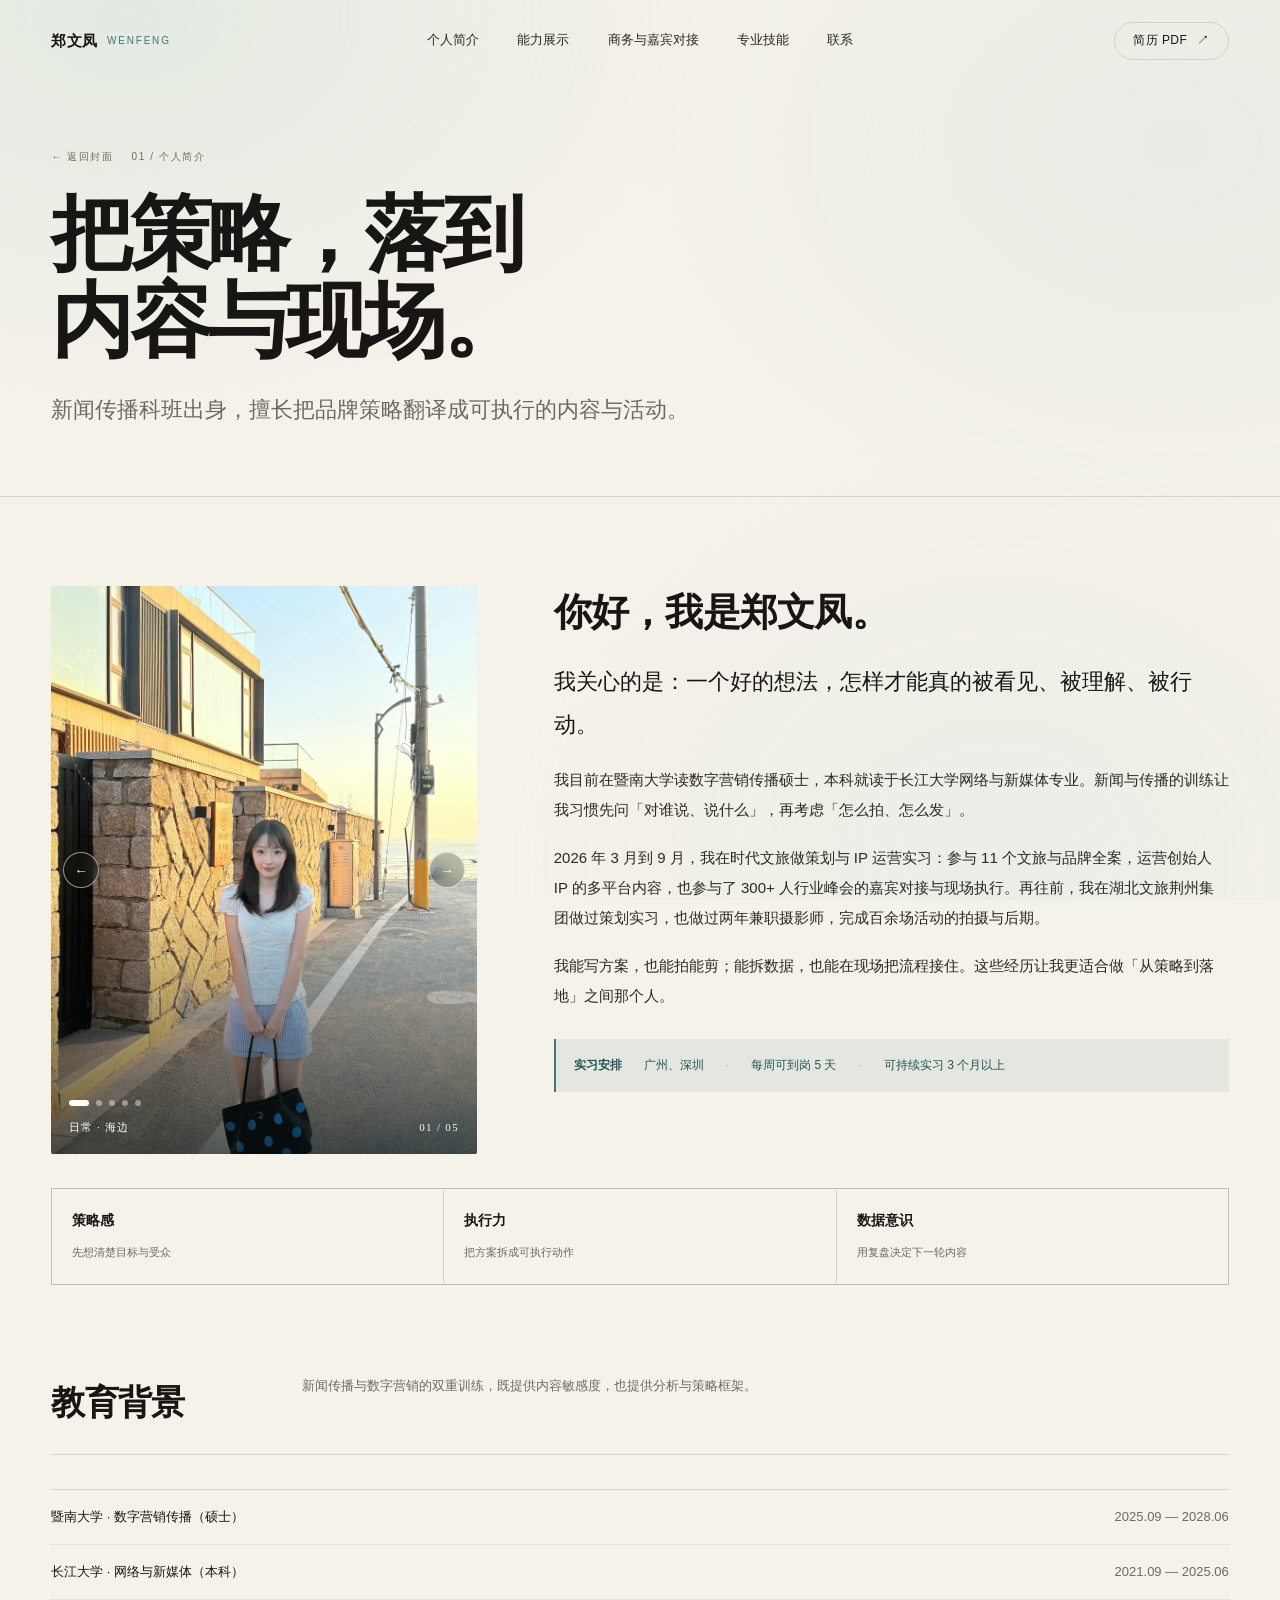
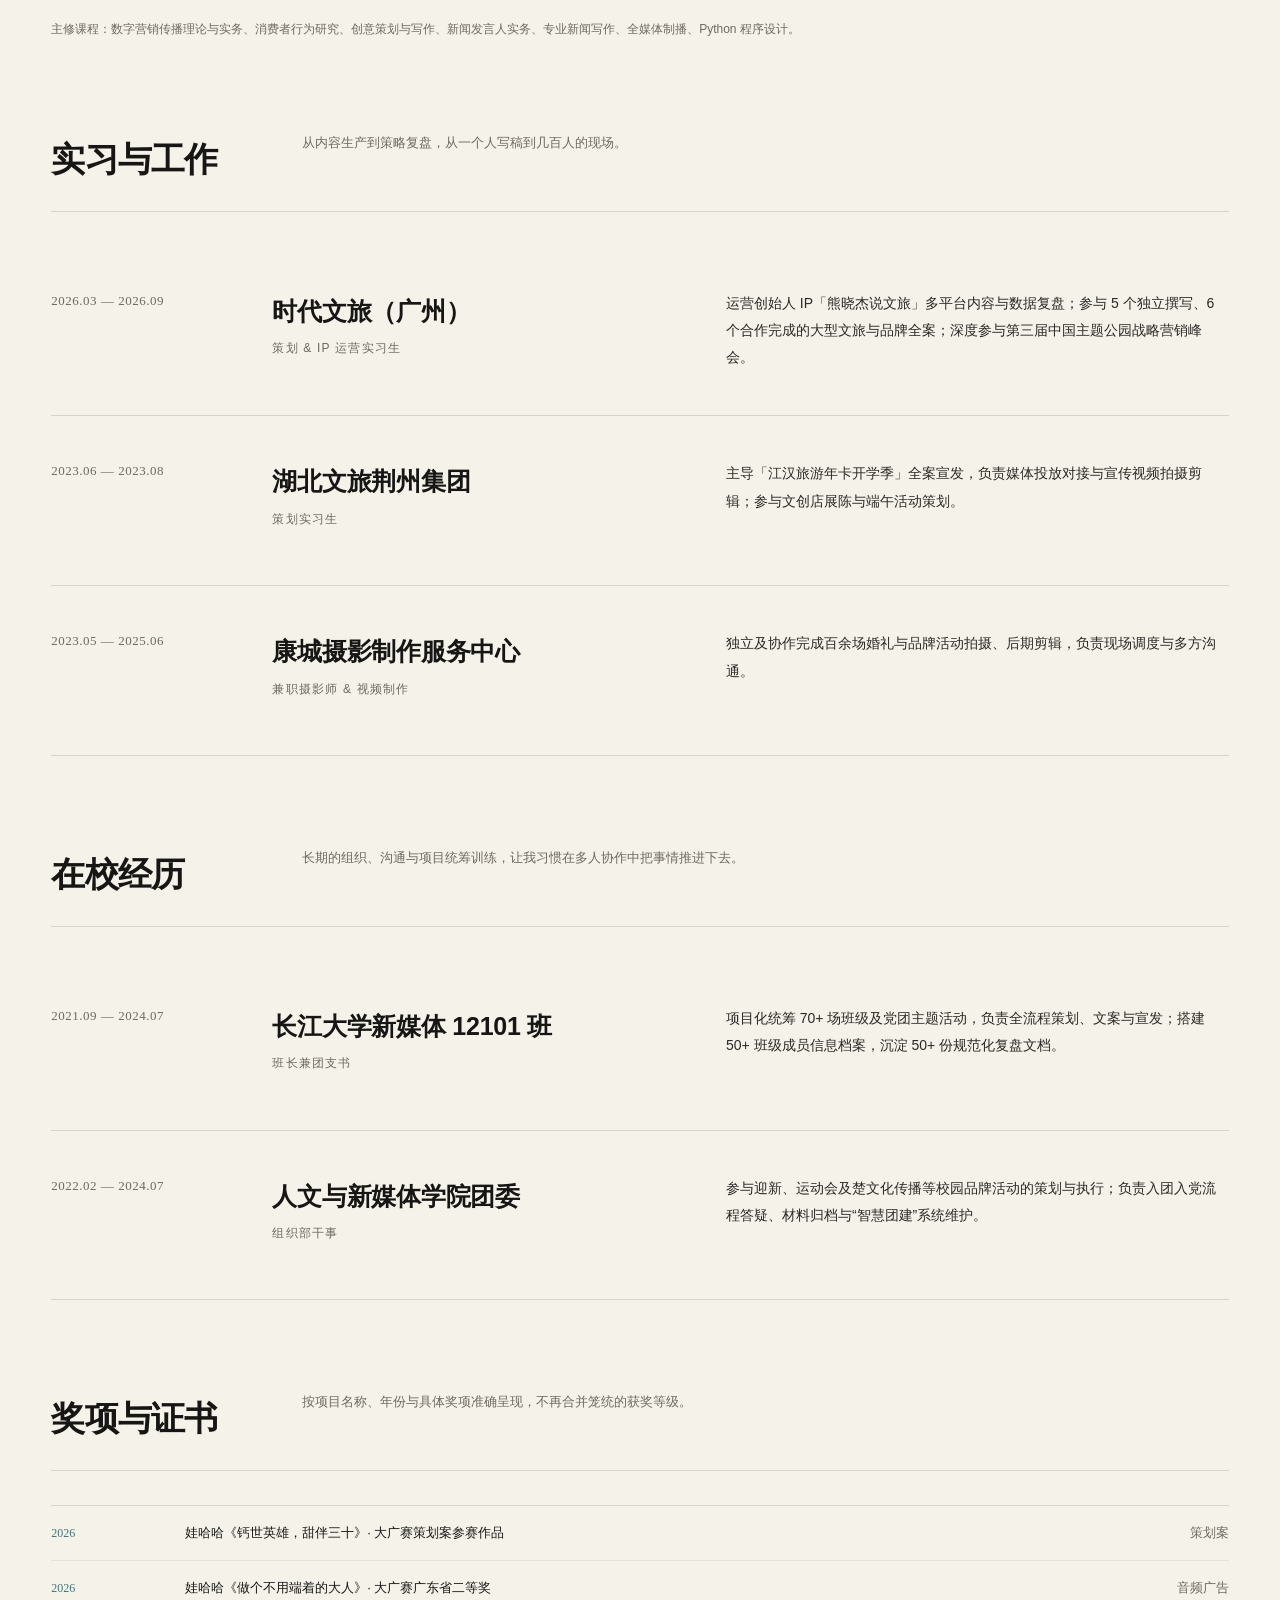
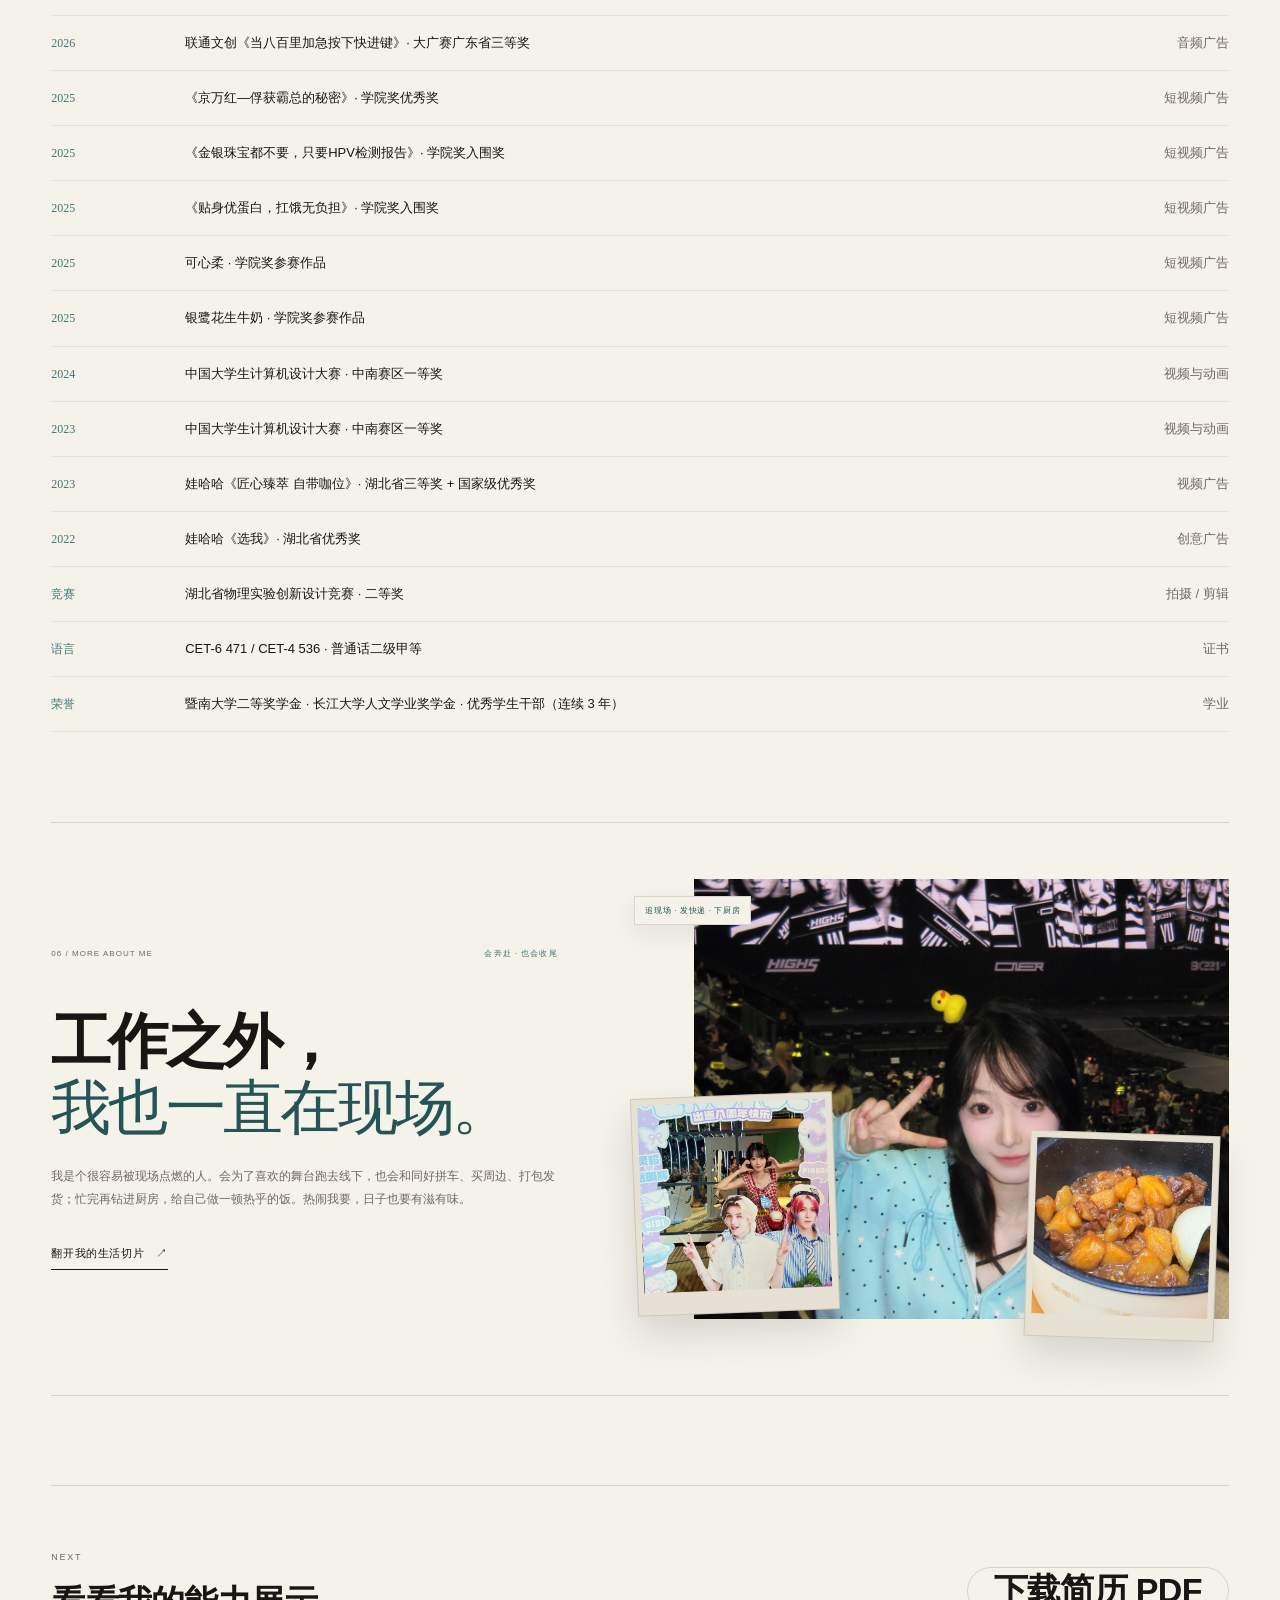
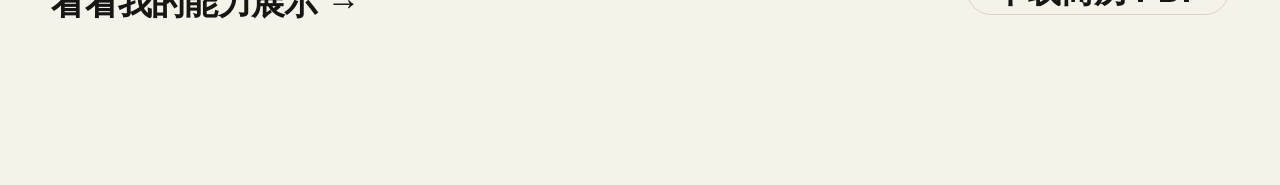
==== commit 35937151: "Correct incubation project classification" ====
--- a/about.html
+++ b/about.html
@@ -86,7 +86,7 @@
               <h2>你好，我是郑文凤。</h2>
               <p class="lead">我关心的是：一个好的想法，怎样才能真的被看见、被理解、被行动。</p>
               <p>我目前在暨南大学读数字营销传播硕士，本科就读于长江大学网络与新媒体专业。新闻与传播的训练让我习惯先问「对谁说、说什么」，再考虑「怎么拍、怎么发」。</p>
-              <p>2026 年 3 月到 9 月，我在时代文旅做策划与 IP 运营实习：参与 12 个文旅与品牌全案，运营创始人 IP 的多平台内容，也参与了 300+ 人行业峰会的嘉宾对接与现场执行。再往前，我在湖北文旅荆州集团做过策划实习，也做过两年兼职摄影师，完成百余场活动的拍摄与后期。</p>
+              <p>2026 年 3 月到 9 月，我在时代文旅做策划与 IP 运营实习：参与 11 个文旅与品牌全案，运营创始人 IP 的多平台内容，也参与了 300+ 人行业峰会的嘉宾对接与现场执行。再往前，我在湖北文旅荆州集团做过策划实习，也做过两年兼职摄影师，完成百余场活动的拍摄与后期。</p>
               <p>我能写方案，也能拍能剪；能拆数据，也能在现场把流程接住。这些经历让我更适合做「从策略到落地」之间那个人。</p>
               <div class="availability-note">
                 <strong>实习安排</strong>
@@ -128,7 +128,7 @@
                 <h3 class="exp__org">时代文旅（广州）</h3>
                 <p class="exp__role">策划 &amp; IP 运营实习生</p>
               </div>
-              <p class="exp__desc">运营创始人 IP「熊晓杰说文旅」多平台内容与数据复盘；参与 6 个独立撰写、6 个合作完成的大型文旅与品牌全案；深度参与第三届中国主题公园战略营销峰会。</p>
+              <p class="exp__desc">运营创始人 IP「熊晓杰说文旅」多平台内容与数据复盘；参与 5 个独立撰写、6 个合作完成的大型文旅与品牌全案；深度参与第三届中国主题公园战略营销峰会。</p>
             </article>
             <article class="exp">
               <div class="exp__time">2023.06 — 2023.08</div>
--- a/assets/css/style.css
+++ b/assets/css/style.css
@@ -2277,6 +2277,10 @@
   background: #111;
 }
 
+.video-card--wide {
+  grid-column: 1 / -1;
+}
+
 .video-card__meta {
   background: var(--paper);
   padding: 16px 18px;
